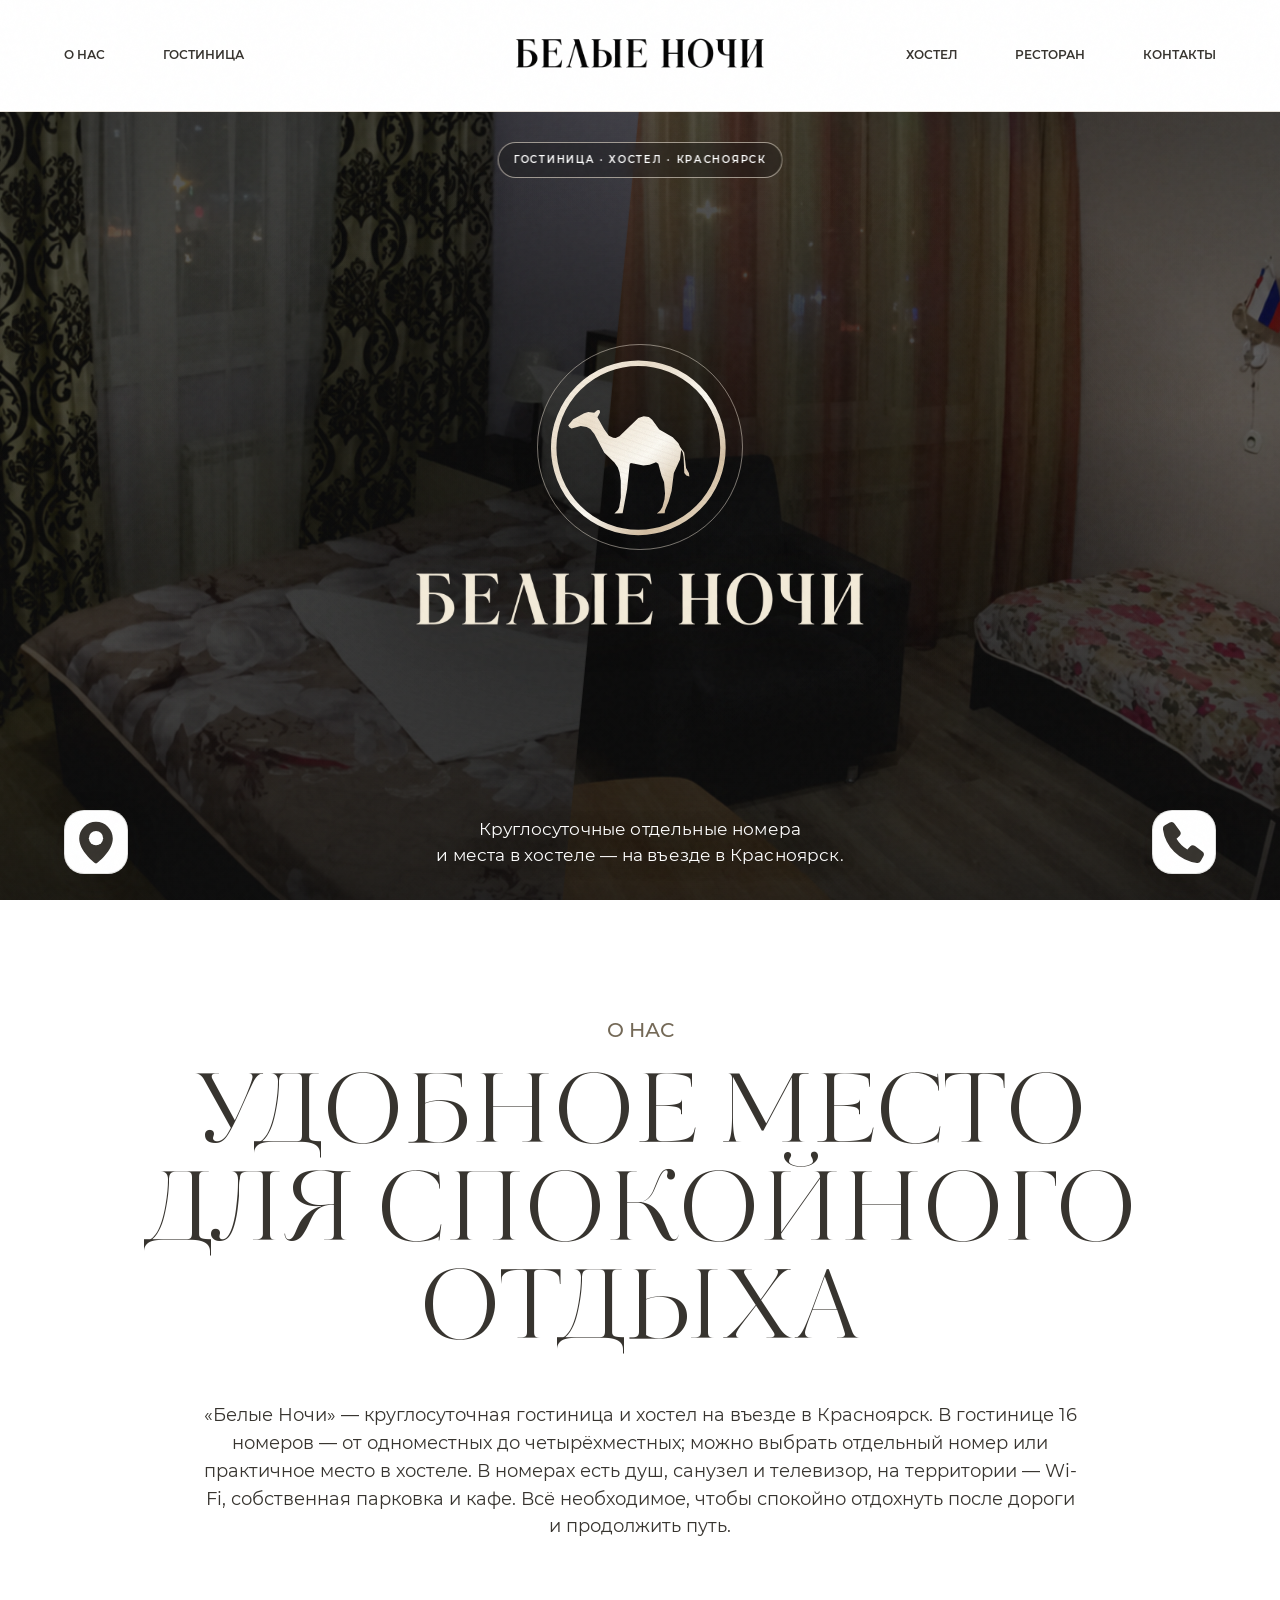
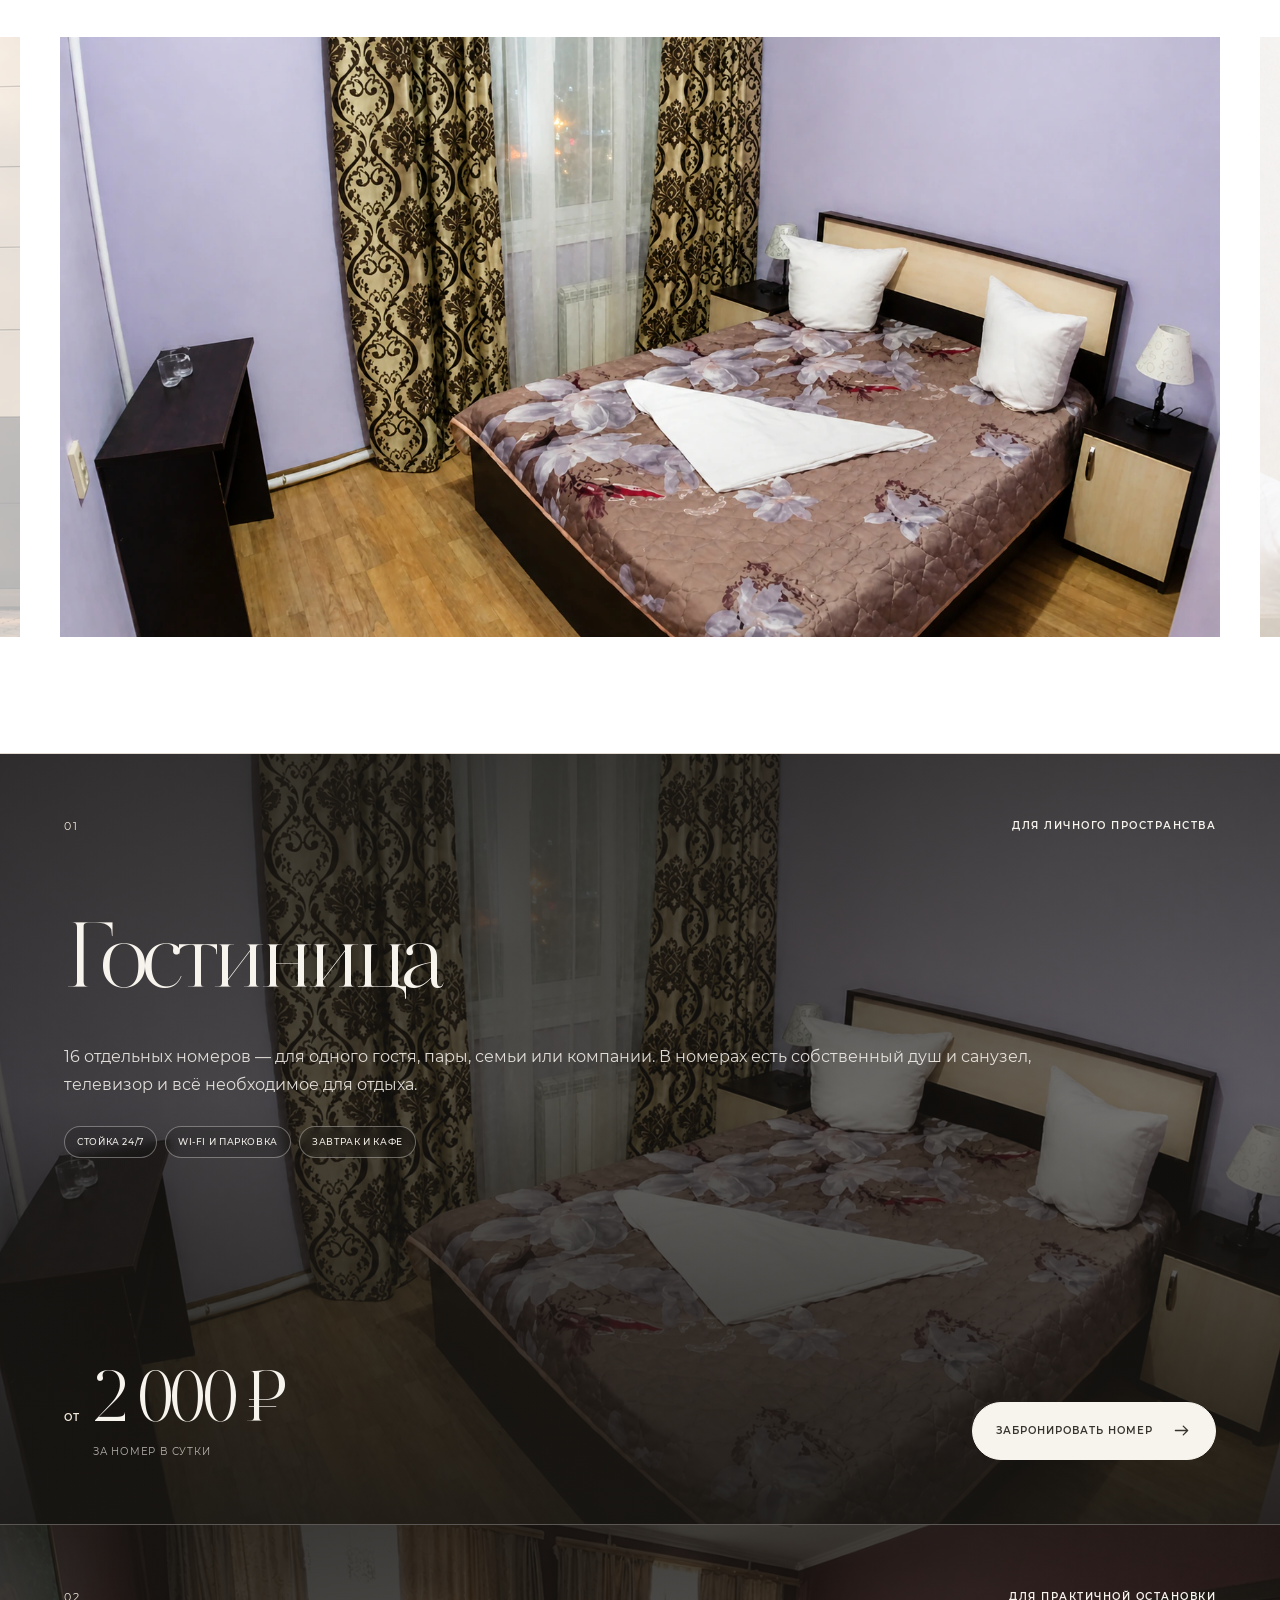
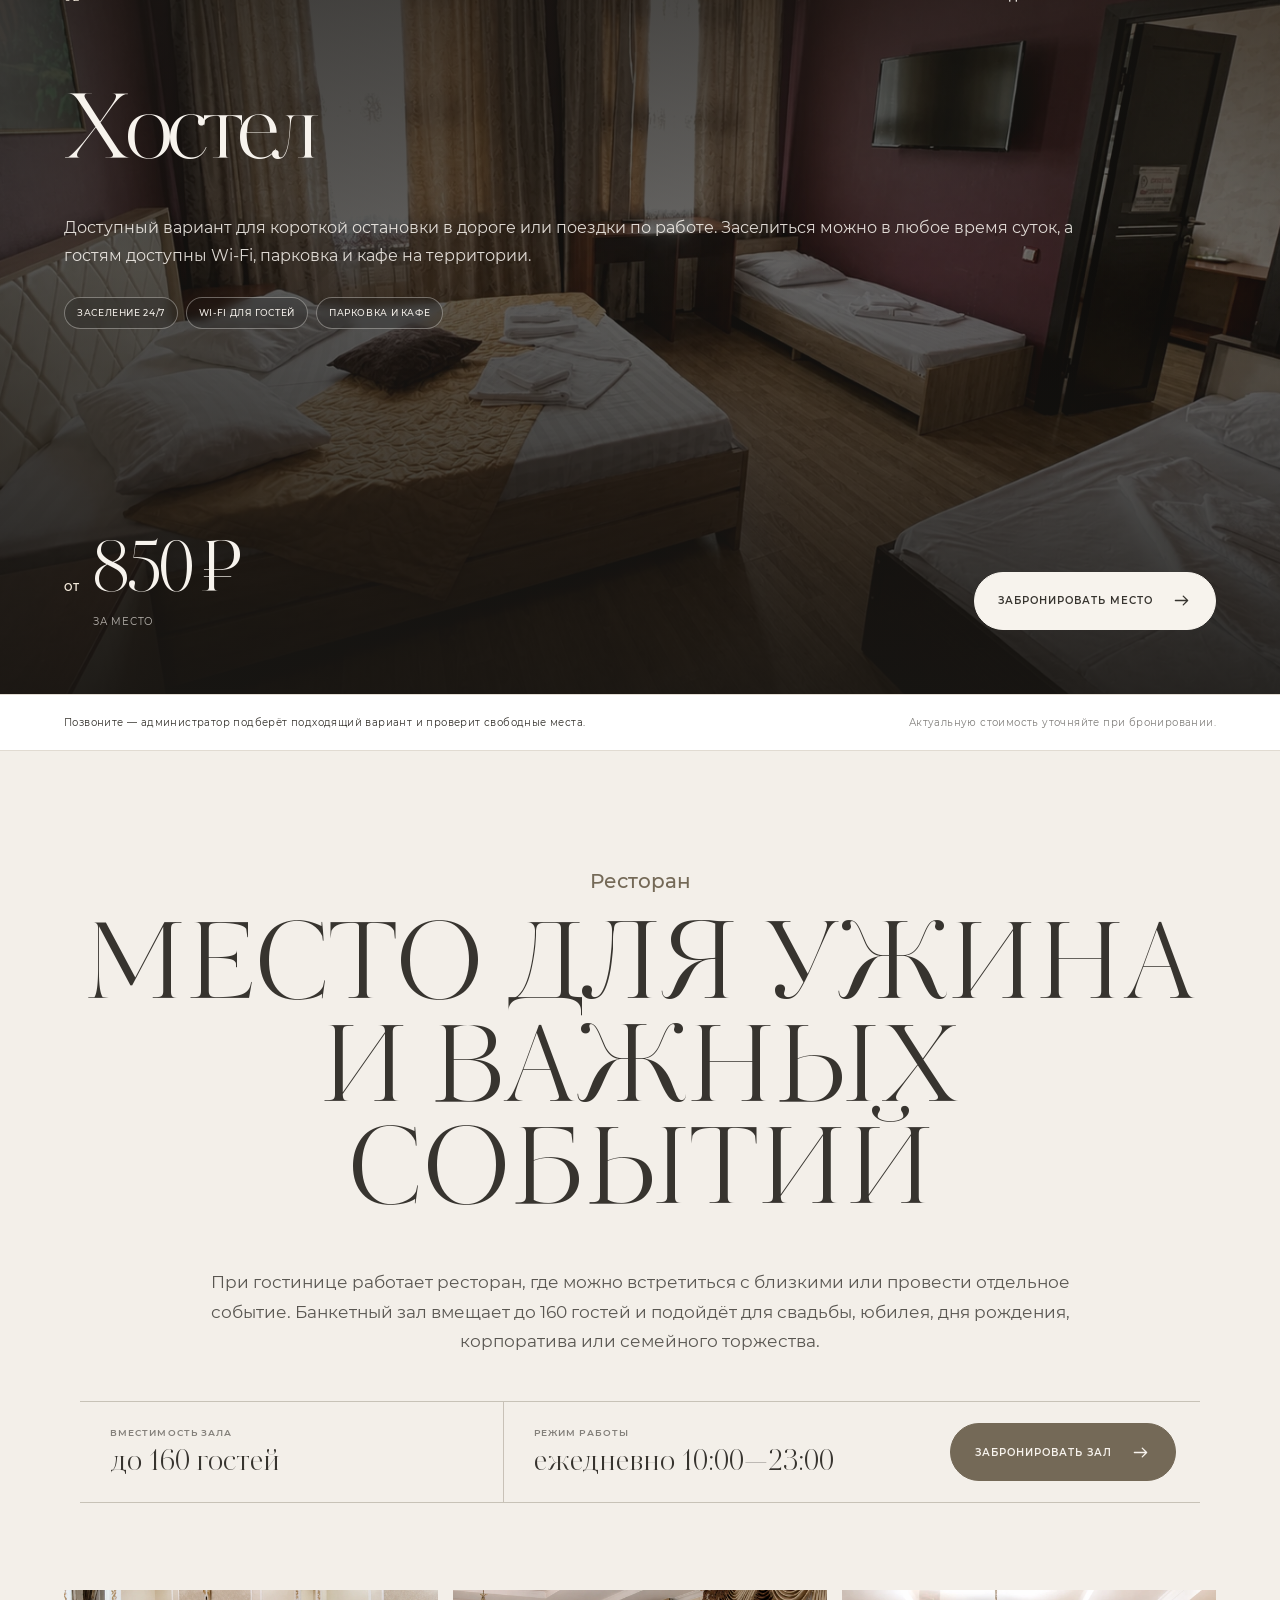
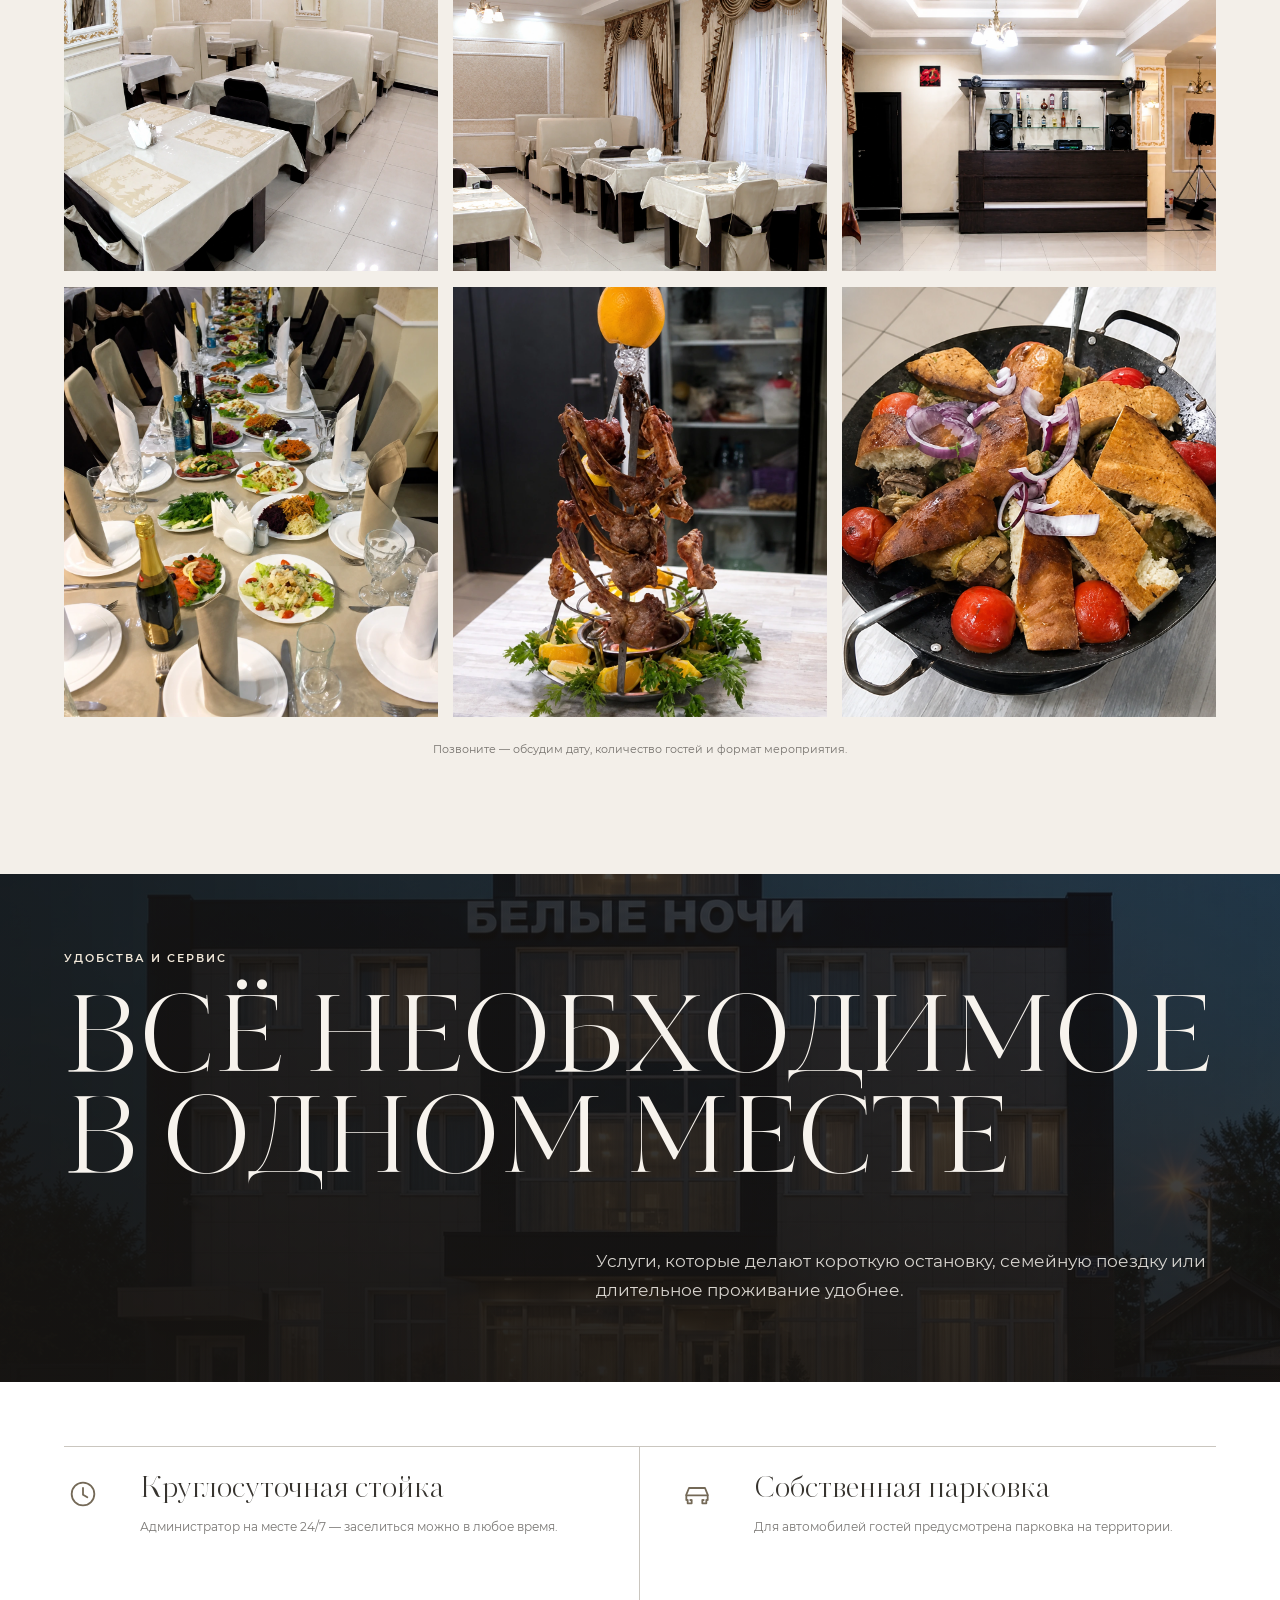
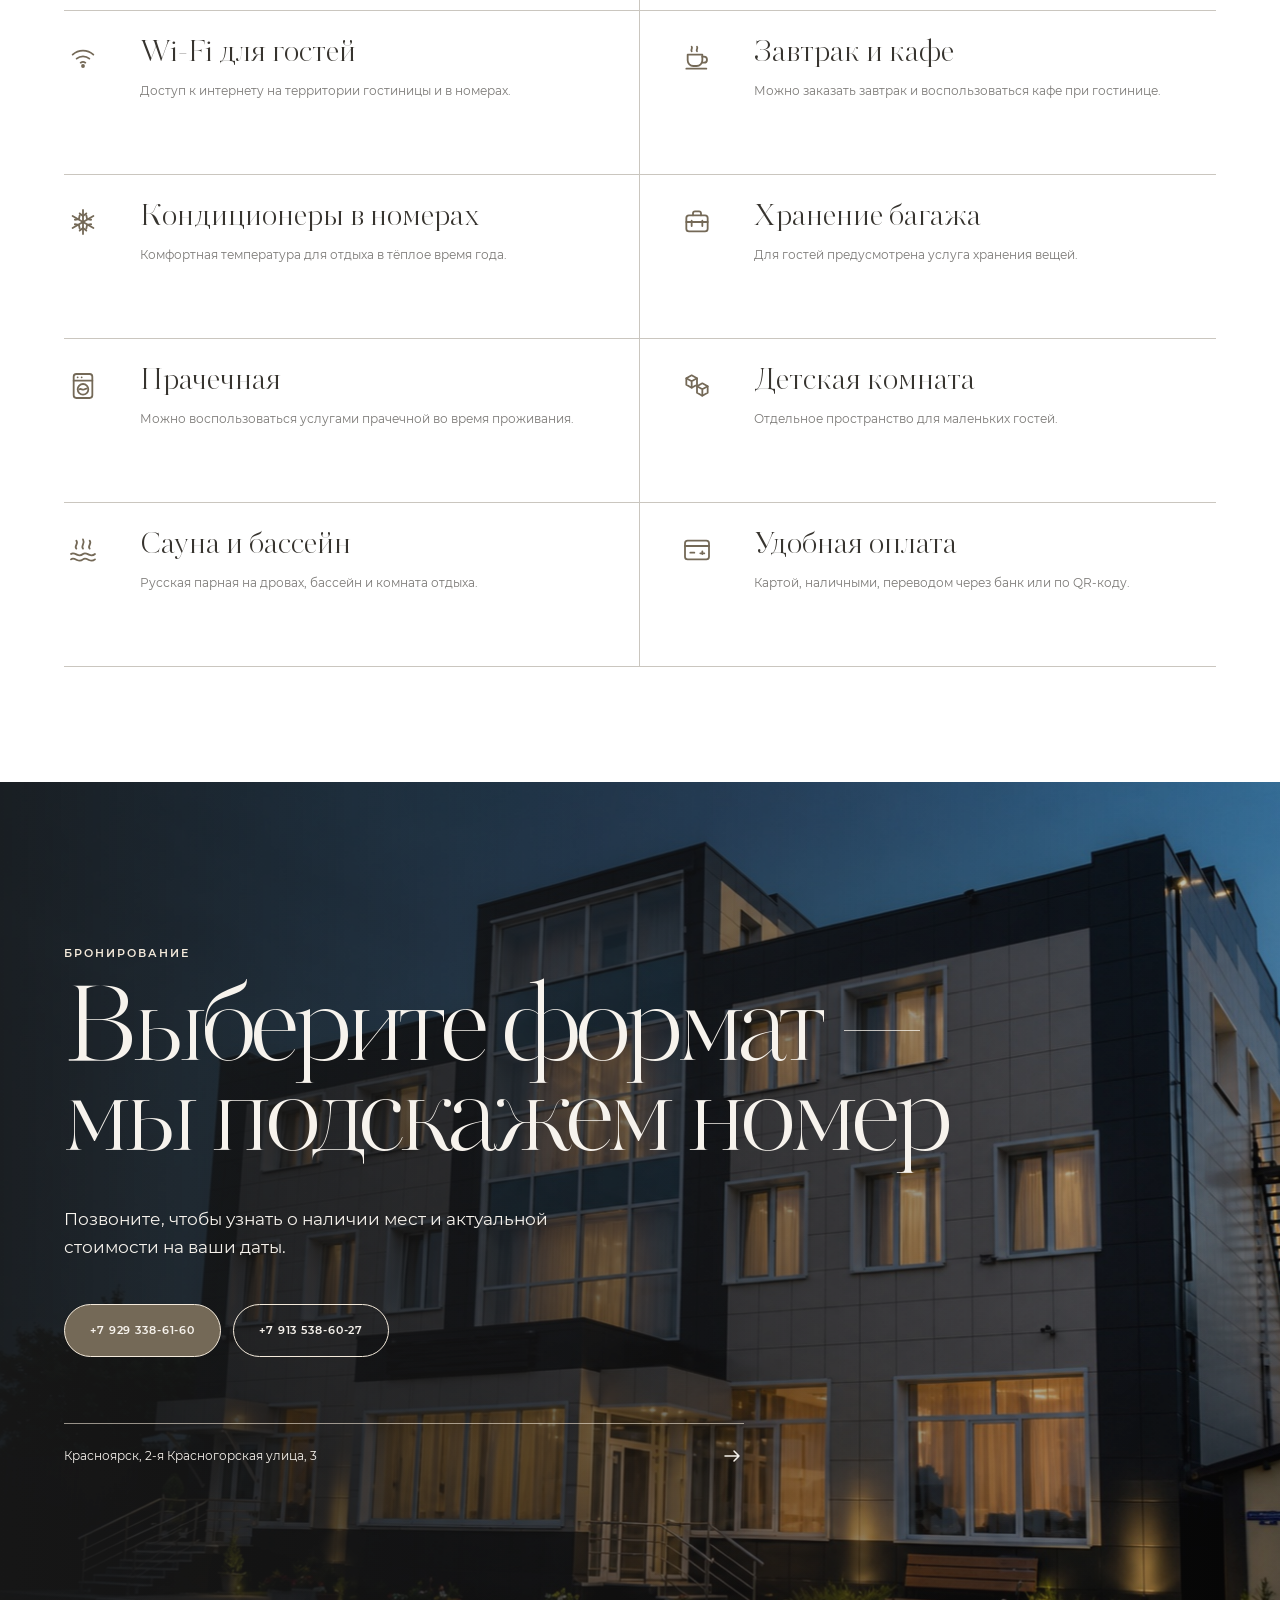
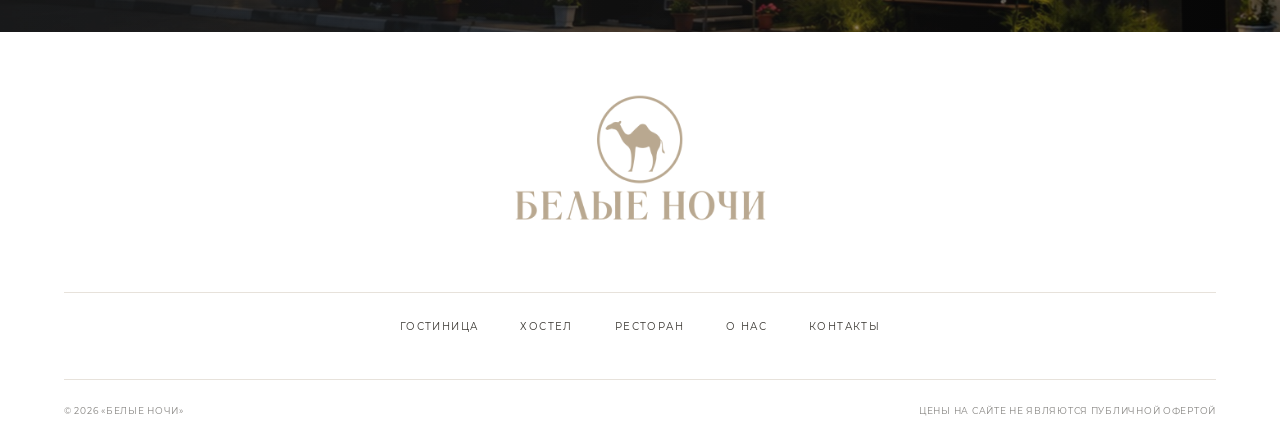
==== index.html @ 9c6e129b "Build Belie Nochi hotel website" ====
<!doctype html>
<html lang="ru">
<head>
  <meta charset="UTF-8">
  <meta name="viewport" content="width=device-width, initial-scale=1.0">
  <meta name="description" content="Гостиница, хостел и ресторан «Белые Ночи» в Красноярске. Номера с удобствами, круглосуточная работа, парковка и банкетный зал.">
  <meta name="theme-color" content="#ffffff">
  <title>Белые Ночи — гостиница и хостел в Красноярске</title>
  <link rel="icon" href="assets/images/logo-heritage.png">
  <link rel="stylesheet" href="styles.css?v=20260823-2">
</head>
<body>
  <div class="page-loader" aria-hidden="true">
    <div class="loader-mark"><span></span></div>
    <p>Белые Ночи</p>
  </div>

  <div class="scroll-progress" aria-hidden="true"></div>

  <header class="site-header" data-header>
    <nav class="desktop-nav desktop-nav-left" aria-label="Навигация слева">
      <a href="#about">О нас</a>
      <a href="#hotel">Гостиница</a>
    </nav>

    <a class="header-logo" href="#top" aria-label="Белые Ночи — на главную">
      <img src="assets/images/logo-heritage-wordmark.png" alt="Белые Ночи">
    </a>

    <nav class="desktop-nav desktop-nav-right" aria-label="Навигация справа">
      <a href="#hostel">Хостел</a>
      <a href="#restaurant">Ресторан</a>
      <a href="#contacts">Контакты</a>
    </nav>

    <button class="menu-toggle" type="button" aria-expanded="false" aria-controls="mobile-menu">
      <span></span><span></span>
      <span class="sr-only">Открыть меню</span>
    </button>

    <div class="mobile-menu" id="mobile-menu" aria-hidden="true">
      <nav aria-label="Мобильная навигация">
        <a href="#about">О нас</a>
        <a href="#hotel">Гостиница</a>
        <a href="#hostel">Хостел</a>
        <a href="#restaurant">Ресторан</a>
        <a href="#contacts">Контакты</a>
      </nav>
      <a href="tel:+79293386160">+7 929 338-61-60</a>
    </div>
  </header>

  <main>
    <section class="hero" id="top">
      <div class="hero-media" aria-hidden="true">
        <span class="hero-panel hero-panel-hotel"></span>
        <span class="hero-panel hero-panel-hostel"></span>
      </div>
      <div class="hero-shade" aria-hidden="true"></div>

      <p class="eyebrow hero-eyebrow">Гостиница · хостел · Красноярск</p>

      <div class="hero-content">
        <h1 class="hero-brand">
          <span class="sr-only">Белые Ночи — гостиница и хостел в Красноярске</span>
          <span class="hero-brand-mark" data-animated-mark aria-hidden="true">
            <img src="assets/images/logo-heritage-mark-animated.svg#static-mode" alt="">
          </span>
          <span class="hero-brand-wordmark" aria-hidden="true">
            <img src="assets/images/logo-heritage-wordmark.png" alt="">
          </span>
        </h1>
      </div>

      <div class="hero-foot">
        <a class="hero-corner-action" href="https://yandex.ru/maps/-/CTwFQZ9y" target="_blank" rel="noopener noreferrer" aria-label="Открыть Белые Ночи в Яндекс Картах">
          <img src="assets/icons/map-pin-accent.svg" alt="">
        </a>
        <p class="hero-copy">Круглосуточные отдельные номера<br>и места в хостеле — на въезде в Красноярск.</p>
        <a class="hero-corner-action hero-phone-action" href="tel:+79293386160" aria-label="Позвонить в Белые Ночи по номеру +7 929 338-61-60">
          <span class="hero-action-label" aria-hidden="true">Забронировать</span>
          <img src="assets/icons/phone-accent.svg" alt="">
        </a>
      </div>
    </section>

    <section class="intro section" id="about">
      <div class="section-kicker reveal">О нас</div>
      <h2 class="display-title reveal">Удобное место<br>для спокойного<br>отдыха</h2>
      <p class="intro-text reveal">«Белые Ночи» — круглосуточная гостиница и хостел на въезде в Красноярск. В гостинице 16 номеров — от одноместных до четырёхместных; можно выбрать отдельный номер или практичное место в хостеле. В номерах есть душ, санузел и телевизор, на территории — Wi-Fi, собственная парковка и кафе. Всё необходимое, чтобы спокойно отдохнуть после дороги и продолжить путь.</p>

      <div class="photo-gallery reveal" data-photo-gallery tabindex="0" role="region" aria-roledescription="карусель" aria-label="Фотографии гостиницы и номеров Белых Ночей">
        <div class="photo-gallery-track" data-gallery-track>
          <figure class="photo-gallery-slide" data-gallery-slide>
            <button class="photo-gallery-image" type="button" data-gallery-open aria-label="Открыть фотографию 1">
              <img src="assets/images/gallery/premium-room-01.webp" alt="Двухместный номер гостиницы Белые Ночи с сиреневыми стенами" loading="lazy" draggable="false">
            </button>
          </figure>
          <figure class="photo-gallery-slide" data-gallery-slide>
            <button class="photo-gallery-image" type="button" data-gallery-open aria-label="Открыть фотографию 2">
              <img src="assets/images/gallery/premium-room-02.webp" alt="Номер гостиницы Белые Ночи с двумя отдельными кроватями" loading="lazy" draggable="false">
            </button>
          </figure>
          <figure class="photo-gallery-slide" data-gallery-slide>
            <button class="photo-gallery-image" type="button" data-gallery-open aria-label="Открыть фотографию 3">
              <img src="assets/images/gallery/premium-new-14.webp" alt="Светлый семейный номер гостиницы Белые Ночи с двуспальной и двумя односпальными кроватями" loading="lazy" draggable="false">
            </button>
          </figure>
          <figure class="photo-gallery-slide" data-gallery-slide>
            <button class="photo-gallery-image" type="button" data-gallery-open aria-label="Открыть фотографию 4">
              <img src="assets/images/gallery/premium-new-07.webp" alt="Семейный номер гостиницы Белые Ночи с двуспальной и двумя односпальными кроватями" loading="lazy" draggable="false">
            </button>
          </figure>
          <figure class="photo-gallery-slide" data-gallery-slide>
            <button class="photo-gallery-image" type="button" data-gallery-open aria-label="Открыть фотографию 5">
              <img src="assets/images/gallery/premium-room-03.webp" alt="Двухместный номер гостиницы Белые Ночи с зелёными стенами" loading="lazy" draggable="false">
            </button>
          </figure>
          <figure class="photo-gallery-slide" data-gallery-slide>
            <button class="photo-gallery-image" type="button" data-gallery-open aria-label="Открыть фотографию 6">
              <img src="assets/images/gallery/premium-new-09.webp" alt="Двухместный номер гостиницы Белые Ночи с зелёными цветочными стенами" loading="lazy" draggable="false">
            </button>
          </figure>
          <figure class="photo-gallery-slide" data-gallery-slide>
            <button class="photo-gallery-image" type="button" data-gallery-open aria-label="Открыть фотографию 7">
              <img src="assets/images/gallery/premium-room-06.webp" alt="Красный номер гостиницы Белые Ночи с кроватью и зоной отдыха" loading="lazy" draggable="false">
            </button>
          </figure>
          <figure class="photo-gallery-slide" data-gallery-slide>
            <button class="photo-gallery-image" type="button" data-gallery-open aria-label="Открыть фотографию 8">
              <img src="assets/images/gallery/premium-new-15.webp" alt="Просторный красный номер гостиницы Белые Ночи с двуспальной кроватью и диваном" loading="lazy" draggable="false">
            </button>
          </figure>
          <figure class="photo-gallery-slide" data-gallery-slide>
            <button class="photo-gallery-image" type="button" data-gallery-open aria-label="Открыть фотографию 9">
              <img src="assets/images/gallery/premium-new-13.webp" alt="Номер гостиницы Белые Ночи с двумя отдельными кроватями и розовыми стенами" loading="lazy" draggable="false">
            </button>
          </figure>
          <figure class="photo-gallery-slide" data-gallery-slide>
            <button class="photo-gallery-image" type="button" data-gallery-open aria-label="Открыть фотографию 10">
              <img src="assets/images/gallery/premium-new-12.webp" alt="Просторный бордовый номер гостиницы Белые Ночи с зоной отдыха" loading="lazy" draggable="false">
            </button>
          </figure>
          <figure class="photo-gallery-slide" data-gallery-slide>
            <button class="photo-gallery-image" type="button" data-gallery-open aria-label="Открыть фотографию 11">
              <img src="assets/images/gallery/premium-room-05.webp" alt="Зона отдыха гостиницы Белые Ночи с креслами, столом и мини-холодильником" loading="lazy" draggable="false">
            </button>
          </figure>
          <figure class="photo-gallery-slide" data-gallery-slide>
            <button class="photo-gallery-image" type="button" data-gallery-open aria-label="Открыть фотографию 12">
              <img src="assets/images/gallery/premium-new-11.webp" alt="Зона отдыха в номере гостиницы Белые Ночи с креслами и чайником" loading="lazy" draggable="false">
            </button>
          </figure>
          <figure class="photo-gallery-slide" data-gallery-slide>
            <button class="photo-gallery-image" type="button" data-gallery-open aria-label="Открыть фотографию 13">
              <img src="assets/images/gallery/premium-room-04.webp" alt="Коридор гостиницы Белые Ночи" loading="lazy" draggable="false">
            </button>
          </figure>
          <figure class="photo-gallery-slide" data-gallery-slide>
            <button class="photo-gallery-image" type="button" data-gallery-open aria-label="Открыть фотографию 14">
              <img src="assets/images/gallery/premium-new-10.webp" alt="Деревянная сауна в гостинице Белые Ночи" loading="lazy" draggable="false">
            </button>
          </figure>
          <figure class="photo-gallery-slide" data-gallery-slide>
            <button class="photo-gallery-image" type="button" data-gallery-open aria-label="Открыть фотографию 15">
              <img src="assets/images/gallery/premium-new-08.webp" alt="Банкетная зона гостиницы Белые Ночи, оформленная для праздника" loading="lazy" draggable="false">
            </button>
          </figure>
          <figure class="photo-gallery-slide" data-gallery-slide>
            <button class="photo-gallery-image" type="button" data-gallery-open aria-label="Открыть фотографию 16">
              <img src="assets/images/gallery/premium-new-16-v3.webp" alt="Вход в гостиницу Белые Ночи с пандусом" loading="lazy" draggable="false">
            </button>
          </figure>
        </div>

        <button class="photo-gallery-edge photo-gallery-edge-prev" type="button" data-gallery-prev aria-label="Предыдущая фотография">
          <span class="sr-only">Предыдущая фотография</span>
        </button>
        <button class="photo-gallery-edge photo-gallery-edge-next" type="button" data-gallery-next aria-label="Следующая фотография">
          <span class="sr-only">Следующая фотография</span>
        </button>
      </div>
    </section>

    <section class="stay-choice" id="stays" aria-label="Варианты проживания">
      <article class="choice-panel choice-hotel reveal" id="hotel">
        <div class="choice-topline">
          <span class="choice-index">01</span>
          <p class="choice-eyebrow">Для личного пространства</p>
        </div>

        <div class="choice-content">
          <h2>Гостиница</h2>
          <p class="choice-copy">16 отдельных номеров — для одного гостя, пары, семьи или компании. В номерах есть собственный душ и санузел, телевизор и всё необходимое для отдыха.</p>
          <ul class="choice-features" aria-label="Услуги гостиницы">
            <li>Стойка 24/7</li>
            <li>Wi-Fi и парковка</li>
            <li>Завтрак и кафе</li>
          </ul>
        </div>

        <div class="choice-booking-row">
          <p class="choice-price"><span>от</span><strong>2 000 ₽</strong><small>за номер в сутки</small></p>
          <a class="choice-booking" href="tel:+79293386160" aria-label="Позвонить и забронировать номер">
            <span>Забронировать номер</span>
            <svg viewBox="0 0 24 24" aria-hidden="true"><path d="M5 12h14m0 0-5-5m5 5-5 5"/></svg>
          </a>
        </div>
      </article>

      <article class="choice-panel choice-hostel reveal" id="hostel">
        <div class="choice-topline">
          <span class="choice-index">02</span>
          <p class="choice-eyebrow">Для практичной остановки</p>
        </div>

        <div class="choice-content">
          <h2>Хостел</h2>
          <p class="choice-copy">Доступный вариант для короткой остановки в дороге или поездки по работе. Заселиться можно в любое время суток, а гостям доступны Wi-Fi, парковка и кафе на территории.</p>
          <ul class="choice-features" aria-label="Услуги хостела">
            <li>Заселение 24/7</li>
            <li>Wi-Fi для гостей</li>
            <li>Парковка и кафе</li>
          </ul>
        </div>

        <div class="choice-booking-row">
          <p class="choice-price"><span>от</span><strong>850 ₽</strong><small>за место</small></p>
          <a class="choice-booking" href="tel:+79293386160" aria-label="Позвонить и забронировать место в хостеле">
            <span>Забронировать место</span>
            <svg viewBox="0 0 24 24" aria-hidden="true"><path d="M5 12h14m0 0-5-5m5 5-5 5"/></svg>
          </a>
        </div>
      </article>

      <div class="choice-disclaimer">
        <p>Позвоните — администратор подберёт подходящий вариант и проверит свободные места.</p>
        <span>Актуальную стоимость уточняйте при бронировании.</span>
      </div>
    </section>

    <section class="restaurant section" id="restaurant" aria-labelledby="restaurant-title">
      <div class="section-kicker reveal">Ресторан</div>
      <h2 class="display-title reveal" id="restaurant-title">Место для ужина<br>и важных событий</h2>
      <p class="restaurant-text reveal">При гостинице работает ресторан, где можно встретиться с близкими или провести отдельное событие. Банкетный зал вмещает до 160 гостей и подойдёт для свадьбы, юбилея, дня рождения, корпоратива или семейного торжества.</p>

      <div class="restaurant-details reveal" aria-label="Информация о ресторане">
        <p><span>Вместимость зала</span><strong>до 160 гостей</strong></p>
        <p><span>Режим работы</span><strong>ежедневно 10:00—23:00</strong></p>
        <a class="restaurant-booking" href="tel:+79293386160" aria-label="Позвонить и забронировать банкетный зал">
          <span>Забронировать зал</span>
          <svg viewBox="0 0 24 24" aria-hidden="true"><path d="M5 12h14m0 0-5-5m5 5-5 5"/></svg>
        </a>
      </div>

      <div class="restaurant-gallery reveal" data-restaurant-gallery role="region" aria-label="Фотографии ресторана и банкетного зала">
        <figure class="restaurant-gallery-item restaurant-gallery-item-landscape">
          <button type="button" data-restaurant-gallery-open aria-label="Открыть фотографию зала ресторана">
            <img src="assets/images/restaurant/restaurant-hall-01.webp" alt="Зал ресторана Белые Ночи с сервированными столами" loading="lazy">
          </button>
        </figure>
        <figure class="restaurant-gallery-item restaurant-gallery-item-landscape">
          <button type="button" data-restaurant-gallery-open aria-label="Открыть фотографию зала у окон">
            <img src="assets/images/restaurant/restaurant-hall-02.webp" alt="Зал ресторана Белые Ночи у больших окон" loading="lazy">
          </button>
        </figure>
        <figure class="restaurant-gallery-item restaurant-gallery-item-landscape">
          <button type="button" data-restaurant-gallery-open aria-label="Открыть фотографию барной зоны">
            <img src="assets/images/restaurant/restaurant-bar-01.webp" alt="Барная зона ресторана Белые Ночи" loading="lazy">
          </button>
        </figure>
        <figure class="restaurant-gallery-item restaurant-gallery-item-portrait">
          <button type="button" data-restaurant-gallery-open aria-label="Открыть фотографию банкетной сервировки">
            <img src="assets/images/restaurant/restaurant-banquet-01.webp" alt="Банкетная сервировка в ресторане Белые Ночи" loading="lazy">
          </button>
        </figure>
        <figure class="restaurant-gallery-item restaurant-gallery-item-portrait">
          <button type="button" data-restaurant-gallery-open aria-label="Открыть фотографию блюда ресторана">
            <img src="assets/images/restaurant/restaurant-dish-01.webp" alt="Праздничная подача блюда в ресторане Белые Ночи" loading="lazy">
          </button>
        </figure>
        <figure class="restaurant-gallery-item restaurant-gallery-item-portrait">
          <button type="button" data-restaurant-gallery-open aria-label="Открыть фотографию горячего блюда">
            <img src="assets/images/restaurant/restaurant-dish-02.webp" alt="Горячее блюдо ресторана Белые Ночи" loading="lazy">
          </button>
        </figure>
      </div>

      <p class="restaurant-note reveal">Позвоните — обсудим дату, количество гостей и формат мероприятия.</p>
    </section>

    <section class="features section" id="features" aria-labelledby="features-title">
      <div class="features-heading">
        <div>
          <div class="section-kicker reveal">Удобства и сервис</div>
          <h2 class="display-title reveal" id="features-title">Всё необходимое<br>в одном месте</h2>
        </div>
        <p class="features-lead reveal">Услуги, которые делают короткую остановку, семейную поездку или длительное проживание удобнее.</p>
      </div>

      <div class="feature-list">
        <article class="feature-item reveal">
          <span class="feature-icon" aria-hidden="true">
            <svg viewBox="0 0 24 24" fill="none" stroke="currentColor" stroke-width="1.5" stroke-linecap="round" stroke-linejoin="round" focusable="false">
              <circle cx="12" cy="12" r="8.5" />
              <path d="M12 7.5v5l3.25 2" />
            </svg>
          </span>
          <div><h3>Круглосуточная стойка</h3><p>Администратор на месте 24/7 — заселиться можно в любое время.</p></div>
        </article>
        <article class="feature-item reveal">
          <span class="feature-icon" aria-hidden="true">
            <svg viewBox="0 0 24 24" fill="none" stroke="currentColor" stroke-width="1.5" stroke-linecap="round" stroke-linejoin="round" focusable="false">
              <path d="M4 16.5v-4l2-5h12l2 5v4" />
              <path d="M4 13h16M7 16.5h.01M17 16.5h.01M5 16.5V19h3v-2.5M16 16.5V19h3v-2.5" />
            </svg>
          </span>
          <div><h3>Собственная парковка</h3><p>Для автомобилей гостей предусмотрена парковка на территории.</p></div>
        </article>
        <article class="feature-item reveal">
          <span class="feature-icon" aria-hidden="true">
            <svg viewBox="0 0 24 24" fill="none" stroke="currentColor" stroke-width="1.5" stroke-linecap="round" stroke-linejoin="round" focusable="false">
              <path d="M4.25 9.5a11.5 11.5 0 0 1 15.5 0M7.25 12.5a7.25 7.25 0 0 1 9.5 0M10.25 15.5a3 3 0 0 1 3.5 0" />
              <circle cx="12" cy="18" r=".75" />
            </svg>
          </span>
          <div><h3>Wi-Fi для гостей</h3><p>Доступ к интернету на территории гостиницы и в номерах.</p></div>
        </article>
        <article class="feature-item reveal">
          <span class="feature-icon" aria-hidden="true">
            <svg viewBox="0 0 24 24" fill="none" stroke="currentColor" stroke-width="1.5" stroke-linecap="round" stroke-linejoin="round" focusable="false">
              <path d="M5 9.5h11v4.25A4.25 4.25 0 0 1 11.75 18h-2.5A4.25 4.25 0 0 1 5 13.75V9.5Z" />
              <path d="M16 11h1.25a2.25 2.25 0 0 1 0 4.5H16M4 20h15M8 7c-1-1.5 1-2 0-3.5M12 7c-1-1.5 1-2 0-3.5" />
            </svg>
          </span>
          <div><h3>Завтрак и кафе</h3><p>Можно заказать завтрак и воспользоваться кафе при гостинице.</p></div>
        </article>
        <article class="feature-item reveal">
          <span class="feature-icon" aria-hidden="true">
            <svg viewBox="0 0 24 24" fill="none" stroke="currentColor" stroke-width="1.5" stroke-linecap="round" stroke-linejoin="round" focusable="false">
              <path d="M12 3v18M4.2 7.5l15.6 9M4.2 16.5l15.6-9" />
              <path d="m9.5 5.5 2.5 2 2.5-2M9.5 18.5l2.5-2 2.5 2M5.9 10.3l3-.4.6-2.8M18.1 13.7l-3 .4-.6 2.8M5.9 13.7l3 .4.6 2.8M18.1 10.3l-3-.4-.6-2.8" />
            </svg>
          </span>
          <div><h3>Кондиционеры в номерах</h3><p>Комфортная температура для отдыха в тёплое время года.</p></div>
        </article>
        <article class="feature-item reveal">
          <span class="feature-icon" aria-hidden="true">
            <svg viewBox="0 0 24 24" fill="none" stroke="currentColor" stroke-width="1.5" stroke-linecap="round" stroke-linejoin="round" focusable="false">
              <rect x="4" y="7" width="16" height="12" rx="2" />
              <path d="M9 7V5.5A1.5 1.5 0 0 1 10.5 4h3A1.5 1.5 0 0 1 15 5.5V7M8 11v4M16 11v4M4 12h16" />
            </svg>
          </span>
          <div><h3>Хранение багажа</h3><p>Для гостей предусмотрена услуга хранения вещей.</p></div>
        </article>
        <article class="feature-item reveal">
          <span class="feature-icon" aria-hidden="true">
            <svg viewBox="0 0 24 24" fill="none" stroke="currentColor" stroke-width="1.5" stroke-linecap="round" stroke-linejoin="round" focusable="false">
              <rect x="5" y="3" width="14" height="18" rx="2" />
              <path d="M5 8h14M8 5.5h.01M11 5.5h.01" />
              <circle cx="12" cy="14.5" r="4" />
              <path d="M9.25 14.5c1.25-1 2.5 1 4 0 .6-.4 1.05-.55 1.5-.5" />
            </svg>
          </span>
          <div><h3>Прачечная</h3><p>Можно воспользоваться услугами прачечной во время проживания.</p></div>
        </article>
        <article class="feature-item reveal">
          <span class="feature-icon" aria-hidden="true">
            <svg viewBox="0 0 24 24" fill="none" stroke="currentColor" stroke-width="1.5" stroke-linecap="round" stroke-linejoin="round" focusable="false">
              <path d="m8 4 4 2.25V11l-4 2.25L4 11V6.25L8 4Z" />
              <path d="m4 6.25 4 2.25 4-2.25M8 8.5v4.75M16 10l4 2.25V17l-4 2.25L12 17v-4.75L16 10Z" />
              <path d="m12 12.25 4 2.25 4-2.25M16 14.5v4.75" />
            </svg>
          </span>
          <div><h3>Детская комната</h3><p>Отдельное пространство для маленьких гостей.</p></div>
        </article>
        <article class="feature-item reveal">
          <span class="feature-icon" aria-hidden="true">
            <svg viewBox="0 0 24 24" fill="none" stroke="currentColor" stroke-width="1.5" stroke-linecap="round" stroke-linejoin="round" focusable="false">
              <path d="M7 11c-2-2 2-3.5 0-6M12 11c-2-2 2-3.5 0-7M17 11c-2-2 2-3.5 0-6" />
              <path d="M3 15c1.5-1.25 3-.25 4.5.5s3 .75 4.5-.5 3-.25 4.5.5 3 .75 4.5-.5M3 19c1.5-1.25 3-.25 4.5.5s3 .75 4.5-.5 3-.25 4.5.5 3 .75 4.5-.5" />
            </svg>
          </span>
          <div><h3>Сауна и бассейн</h3><p>Русская парная на дровах, бассейн и комната отдыха.</p></div>
        </article>
        <article class="feature-item reveal">
          <span class="feature-icon" aria-hidden="true">
            <svg viewBox="0 0 24 24" fill="none" stroke="currentColor" stroke-width="1.5" stroke-linecap="round" stroke-linejoin="round" focusable="false">
              <rect x="3" y="5" width="18" height="14" rx="2" />
              <path d="M3 9h18M7 14h3M16 13v2M14.5 14.5h3" />
            </svg>
          </span>
          <div><h3>Удобная оплата</h3><p>Картой, наличными, переводом через банк или по QR-коду.</p></div>
        </article>
      </div>
    </section>

    <section class="booking" id="contacts">
      <div class="booking-image" aria-hidden="true"></div>
      <div class="booking-shade" aria-hidden="true"></div>
      <div class="booking-content section">
        <div class="section-kicker reveal">Бронирование</div>
        <h2 class="display-title reveal">Выберите формат —<br>мы подскажем номер</h2>
        <p class="reveal">Позвоните, чтобы узнать о наличии мест и актуальной стоимости на ваши даты.</p>
        <div class="booking-actions reveal">
          <a class="primary-button" href="tel:+79293386160">+7 929 338-61-60</a>
          <a class="secondary-button" href="tel:+79135386027">+7 913 538-60-27</a>
        </div>
        <a class="address-link reveal" href="https://2gis.ru/krasnoyarsk/firm/70000001035117499" target="_blank" rel="noopener noreferrer">
          <span>Красноярск, 2-я Красногорская улица, 3</span>
          <svg viewBox="0 0 24 24" aria-hidden="true"><path d="M5 12h14m0 0-5-5m5 5-5 5"/></svg>
        </a>
      </div>
    </section>
  </main>

  <dialog class="photo-lightbox" data-gallery-lightbox aria-label="Увеличенная фотография Белых Ночей">
    <button class="photo-lightbox-close" type="button" data-lightbox-close aria-label="Закрыть фотографию">
      <span aria-hidden="true"></span>
      <span aria-hidden="true"></span>
    </button>
    <button class="photo-lightbox-nav photo-lightbox-prev" type="button" data-lightbox-prev aria-label="Предыдущая фотография" aria-controls="gallery-lightbox-image">
      <svg viewBox="0 0 24 24" aria-hidden="true"><path d="m15 18-6-6 6-6"/></svg>
    </button>
    <img id="gallery-lightbox-image" data-lightbox-image alt="">
    <button class="photo-lightbox-nav photo-lightbox-next" type="button" data-lightbox-next aria-label="Следующая фотография" aria-controls="gallery-lightbox-image">
      <svg viewBox="0 0 24 24" aria-hidden="true"><path d="m9 6 6 6-6 6"/></svg>
    </button>
    <p class="photo-lightbox-counter" aria-live="polite">
      <span data-lightbox-current>1</span><span aria-hidden="true"> / </span><span data-lightbox-total>16</span>
    </p>
  </dialog>

  <dialog class="photo-lightbox" data-restaurant-lightbox aria-label="Увеличенная фотография ресторана Белые Ночи">
    <button class="photo-lightbox-close" type="button" data-restaurant-lightbox-close aria-label="Закрыть фотографию">
      <span aria-hidden="true"></span>
      <span aria-hidden="true"></span>
    </button>
    <button class="photo-lightbox-nav photo-lightbox-prev" type="button" data-restaurant-lightbox-prev aria-label="Предыдущая фотография ресторана" aria-controls="restaurant-lightbox-image">
      <svg viewBox="0 0 24 24" aria-hidden="true"><path d="m15 18-6-6 6-6"/></svg>
    </button>
    <img id="restaurant-lightbox-image" data-restaurant-lightbox-image alt="">
    <button class="photo-lightbox-nav photo-lightbox-next" type="button" data-restaurant-lightbox-next aria-label="Следующая фотография ресторана" aria-controls="restaurant-lightbox-image">
      <svg viewBox="0 0 24 24" aria-hidden="true"><path d="m9 6 6 6-6 6"/></svg>
    </button>
    <p class="photo-lightbox-counter" aria-live="polite">
      <span data-restaurant-lightbox-current>1</span><span aria-hidden="true"> / </span><span data-restaurant-lightbox-total>6</span>
    </p>
  </dialog>

  <footer class="site-footer">
    <a class="footer-brand" href="#top">
      <img src="assets/images/logo-heritage.png" alt="Белые Ночи">
    </a>
    <nav aria-label="Навигация в подвале">
      <a href="#hotel">Гостиница</a><a href="#hostel">Хостел</a><a href="#restaurant">Ресторан</a><a href="#about">О нас</a><a href="#contacts">Контакты</a>
    </nav>
    <div class="footer-bottom">
      <p>© <span data-year></span> «Белые Ночи»</p>
      <p>Цены на сайте не являются публичной офертой</p>
    </div>
  </footer>

  <script src="script.js"></script>
</body>
</html>
---- styles.css ----
@font-face {
  font-family: "Kudryashev Display";
  src: url("assets/fonts/kudryashev-display.woff") format("woff");
  font-style: normal;
  font-weight: 400;
  font-display: swap;
}

@font-face {
  font-family: "Montserrat Exact";
  src: url("assets/fonts/montserrat-regular.woff") format("woff");
  font-style: normal;
  font-weight: 300 400;
  font-display: swap;
}

@font-face {
  font-family: "Montserrat Exact";
  src: url("assets/fonts/montserrat-medium.woff") format("woff");
  font-style: normal;
  font-weight: 500;
  font-display: swap;
}

@font-face {
  font-family: "Montserrat Exact";
  src: url("assets/fonts/montserrat-semibold.woff") format("woff");
  font-style: normal;
  font-weight: 600;
  font-display: swap;
}

:root {
  --moss: #998c79;
  --moss-dark: #22211f;
  --sand-bg: #ffffff;
  --sage: #c6bba9;
  --sand: #f7f3ed;
  --oat: #e6dccf;
  --clay: #b5a58f;
  --terracotta: #9b8b74;
  --accent: #b8aa95;
  --accent-deep: #746957;
  --accent-soft: #f3efe9;
  --accent-photo: #f4eadb;
  --ink: #37342f;
  --light: #f7f3ed;
  --surface: #ffffff;
  --display: "Kudryashev Display", Didot, "Times New Roman", serif;
  --body: "Montserrat Exact", Montserrat, Arial, sans-serif;
  --page-pad: clamp(22px, 5vw, 78px);
  --radius: 26px;
}

* { box-sizing: border-box; }
html { scroll-behavior: smooth; scroll-padding-top: 100px; }
body {
  margin: 0;
  color: var(--ink);
  background: var(--surface);
  font-family: var(--body);
  font-weight: 300;
  font-size: 16px;
  line-height: 1.55;
  overflow-x: hidden;
}

::selection { color: var(--sand); background: var(--accent-deep); }

main { padding-top: 112px; }

body::before {
  content: "";
  position: fixed;
  inset: 0;
  z-index: 9999;
  pointer-events: none;
  opacity: .025;
  background-image: url("data:image/svg+xml,%3Csvg viewBox='0 0 180 180' xmlns='http://www.w3.org/2000/svg'%3E%3Cfilter id='n'%3E%3CfeTurbulence type='fractalNoise' baseFrequency='.85' numOctaves='3' stitchTiles='stitch'/%3E%3C/filter%3E%3Crect width='100%25' height='100%25' filter='url(%23n)' opacity='.7'/%3E%3C/svg%3E");
}

img { display: block; width: 100%; }
a { color: inherit; text-decoration: none; }
button { color: inherit; font: inherit; }
svg { fill: none; stroke: currentColor; stroke-linecap: round; stroke-linejoin: round; stroke-width: 1.5; }

.sr-only {
  position: absolute;
  width: 1px;
  height: 1px;
  padding: 0;
  margin: -1px;
  overflow: hidden;
  clip: rect(0, 0, 0, 0);
  white-space: nowrap;
  border: 0;
}

.section { padding: clamp(72px, 9vw, 128px) var(--page-pad); }
.section-kicker {
  margin-bottom: 26px;
  color: var(--accent-deep);
  font-size: 11px;
  font-weight: 600;
  letter-spacing: .18em;
  text-transform: uppercase;
}
.display-title {
  margin: 0;
  font-family: var(--display);
  font-size: clamp(54px, 8vw, 126px);
  font-weight: 400;
  letter-spacing: -.045em;
  line-height: .88;
}
.section-lead {
  max-width: 590px;
  margin: 0;
  color: color-mix(in srgb, var(--ink) 78%, transparent);
  font-size: clamp(16px, 1.45vw, 20px);
  line-height: 1.7;
}

.page-loader {
  position: fixed;
  inset: 0;
  z-index: 10000;
  display: grid;
  place-content: center;
  justify-items: center;
  color: var(--accent-deep);
  background: var(--sand-bg);
  transition: opacity .3s ease, visibility .3s ease;
}
.page-loader.is-hidden { opacity: 0; visibility: hidden; }
.loader-mark {
  width: 42px;
  height: 58px;
  border: 1px solid var(--accent-deep);
  border-radius: 24px 24px 8px 8px;
  animation: breathe 1.4s ease-in-out infinite;
}
.loader-mark span {
  display: block;
  width: 13px;
  height: 13px;
  margin: 14px auto 0;
  border: 1px solid var(--accent-deep);
  border-radius: 50%;
  box-shadow: 7px -1px 0 -2px var(--sand-bg);
}
.page-loader p { margin: 16px 0 0; font-family: var(--display); font-size: 20px; letter-spacing: .08em; }
@keyframes breathe { 50% { transform: translateY(-4px); opacity: .65; } }

.scroll-progress {
  position: fixed;
  top: 0;
  left: 0;
  z-index: 1001;
  width: 0;
  height: 2px;
  background: var(--accent);
}

.site-header {
  position: fixed;
  top: 0;
  left: 0;
  z-index: 1000;
  display: grid;
  grid-template-columns: 1fr auto 1fr;
  align-items: center;
  width: 100%;
  min-height: 112px;
  padding: 4px var(--page-pad);
  color: var(--ink);
  background: var(--sand-bg);
  border-bottom: 1px solid color-mix(in srgb, var(--accent) 34%, transparent);
  transition: min-height .35s ease, box-shadow .35s ease;
}
.site-header.is-scrolled {
  min-height: 84px;
  box-shadow: 0 12px 28px color-mix(in srgb, var(--moss-dark) 28%, transparent);
}
.header-logo {
  justify-self: center;
  width: 260px;
  height: 64px;
  overflow: hidden;
  transition: width .35s ease, height .35s ease;
}
.site-header.is-scrolled .header-logo { width: 210px; height: 52px; }
.header-logo img { height: 100%; object-fit: contain; filter: brightness(0) saturate(100%); }
.desktop-nav { display: flex; gap: clamp(32px, 4.5vw, 76px); }
.desktop-nav-left { justify-self: start; }
.desktop-nav-right { justify-self: end; }
.desktop-nav a {
  position: relative;
  font-size: 12px;
  font-weight: 600;
  letter-spacing: normal;
  text-transform: uppercase;
  transition: color .3s ease;
}
.desktop-nav a::after {
  content: "";
  position: absolute;
  right: 0;
  bottom: -7px;
  left: 0;
  height: 1px;
  background: var(--accent);
  transform: scaleX(0);
  transform-origin: right;
  transition: transform .35s ease;
}
.desktop-nav a:hover::after { transform: scaleX(1); transform-origin: left; }
.desktop-nav a:hover { color: var(--accent-deep); }
.menu-toggle, .mobile-menu { display: none; }

.hero {
  position: relative;
  min-height: calc(100svh - 112px);
  color: #fff;
  background: var(--moss-dark);
  overflow: hidden;
}
.hero-media, .booking-image {
  position: absolute;
  inset: -5%;
  background-position: center;
  background-size: cover;
  background-repeat: no-repeat;
  will-change: transform;
}
.hero-media {
  inset: -12% -5%;
  overflow: hidden;
  transform: translate3d(0, 0, 0) scale(1.06);
}
.hero-panel {
  position: absolute;
  background-position: center;
  background-size: cover;
  background-repeat: no-repeat;
}
.hero-panel-hotel {
  inset: 0 44% 0 0;
  background-image: url("assets/images/restored/hero-room-hotel-enhanced.png");
  clip-path: polygon(0 0, 100% 0, 88% 100%, 0 100%);
}
.hero-panel-hostel {
  inset: 0 0 0 44%;
  background-image: url("assets/images/restored/hero-room-hostel-enhanced.png");
  background-position: 86% center;
  clip-path: polygon(12% 0, 100% 0, 100% 100%, 0 100%);
}
.booking-image {
  background-image: url("assets/images/hero-exterior.jpg");
  animation: hero-breathe 18s ease-in-out infinite alternate;
}
@keyframes hero-breathe { to { transform: scale(1.055); } }
.hero-shade {
  position: absolute;
  inset: 0;
  background:
    radial-gradient(ellipse at 50% 48%, rgba(12,12,12,.74) 0%, rgba(12,12,12,.5) 34%, transparent 68%),
    linear-gradient(180deg, rgba(15,15,15,.62) 0%, rgba(15,15,15,.42) 38%, rgba(15,15,15,.84) 100%),
    linear-gradient(90deg, rgba(15,15,15,.36), rgba(15,15,15,.18) 55%, rgba(15,15,15,.34));
}
.hero-content {
  position: relative;
  z-index: 1;
  display: flex;
  flex-direction: column;
  align-items: center;
  justify-content: center;
  min-height: calc(100svh - 112px);
  padding: 88px var(--page-pad) 118px;
  text-align: center;
}
.eyebrow {
  display: inline-flex;
  align-items: center;
  justify-content: center;
  margin: 0 0 28px;
  padding: 9px 15px;
  border: 1px solid color-mix(in srgb, var(--accent-photo) 58%, transparent);
  border-radius: 24px;
  background: rgba(18,18,18,.34);
  backdrop-filter: blur(8px);
  font-size: 10px;
  font-weight: 600;
  letter-spacing: .17em;
  text-transform: uppercase;
}
.hero-eyebrow {
  position: absolute;
  top: 30px;
  left: 50%;
  z-index: 2;
  max-width: calc(100% - var(--page-pad) - var(--page-pad));
  margin: 0;
  white-space: nowrap;
  transform: translateX(-50%);
}
.hero-brand {
  width: min(560px, 72vw);
  margin: 0;
  display: flex;
  flex-direction: column;
  align-items: center;
}
.hero-brand-mark {
  position: relative;
  display: block;
  width: clamp(210px, 14vw, 238px);
  aspect-ratio: 1;
  isolation: isolate;
}
.hero-brand-mark::after {
  content: "";
  position: absolute;
  z-index: -2;
  inset: 1%;
  border: 1px solid color-mix(in srgb, var(--accent-photo) 48%, transparent);
  border-radius: 50%;
  animation: hero-logo-halo 4.8s ease-in-out infinite;
}
.hero-brand-mark img,
.hero-brand-wordmark img {
  position: relative;
  z-index: 0;
  display: block;
  width: 100%;
  height: auto;
  filter: brightness(0) saturate(100%) invert(93%) sepia(10%) saturate(391%) hue-rotate(346deg) brightness(103%) contrast(92%);
}
.hero-brand-mark img {
  filter: drop-shadow(0 3px 18px rgba(0,0,0,.28));
}
.hero-brand-wordmark {
  position: relative;
  display: block;
  width: min(470px, 100%);
  margin-top: 14px;
  filter: drop-shadow(0 4px 22px rgba(24,19,15,.42));
  isolation: isolate;
}
@keyframes hero-logo-halo {
  0%, 100% { opacity: .38; transform: scale(.98); }
  50% { opacity: .85; transform: scale(1.045); }
}
.hero-copy {
  max-width: 620px;
  margin: 0;
  color: #fff;
  font-size: clamp(17px, 1.35vw, 21px);
  font-weight: 400;
  letter-spacing: .01em;
  line-height: 1.5;
  text-align: center;
  text-shadow: 0 2px 18px rgba(24,19,15,.55);
}
.hero-foot {
  position: absolute;
  right: var(--page-pad);
  bottom: 26px;
  left: var(--page-pad);
  z-index: 2;
  display: grid;
  grid-template-columns: 64px minmax(320px, 620px) 64px;
  align-items: center;
  justify-content: space-between;
  gap: clamp(18px, 3vw, 42px);
}
.hero-corner-action {
  display: block;
  width: 64px;
  height: 64px;
  overflow: hidden;
  background: #fff;
  border: 1px solid color-mix(in srgb, var(--ink) 14%, transparent);
  border-radius: 20px;
  box-shadow: 0 10px 28px rgba(24,19,15,.3);
  transition: transform .35s ease, background .35s ease, box-shadow .35s ease;
}
.hero-corner-action img { width: 100%; height: 100%; transition: filter .35s ease; }
.hero-corner-action:hover {
  background: var(--ink);
  transform: translateY(-5px) scale(1.025);
  box-shadow: 0 16px 36px rgba(24,19,15,.36);
}
.hero-corner-action:hover img { filter: brightness(0) invert(1); }
.hero-corner-action:focus-visible {
  outline: 2px solid var(--accent);
  outline-offset: 4px;
}
.hero-phone-action {
  position: relative;
  justify-self: end;
  overflow: visible;
}
.hero-action-label {
  position: absolute;
  top: 50%;
  right: calc(100% + 12px);
  display: inline-flex;
  align-items: center;
  min-height: 38px;
  padding: 8px 14px;
  color: var(--ink);
  background: rgba(255,255,255,.96);
  border: 1px solid color-mix(in srgb, var(--ink) 12%, transparent);
  border-radius: 999px;
  box-shadow: 0 10px 28px rgba(24,19,15,.24);
  font-size: 12px;
  font-weight: 500;
  letter-spacing: .025em;
  line-height: 1;
  white-space: nowrap;
  pointer-events: none;
  opacity: 0;
  visibility: hidden;
  transform: translate(12px, -50%);
  transition: opacity .3s ease, visibility .3s ease, transform .4s cubic-bezier(.2,.7,.2,1);
}
.hero-phone-action:hover .hero-action-label,
.hero-phone-action:focus-visible .hero-action-label {
  opacity: 1;
  visibility: visible;
  transform: translate(0, -50%);
}

.intro { text-align: center; }
.intro .section-kicker {
  margin-bottom: 22px;
  font-size: 20px;
  font-weight: 500;
  letter-spacing: 0;
}
.intro .display-title {
  font-size: 96px;
  letter-spacing: normal;
  line-height: 1.02;
  text-transform: uppercase;
}
.intro-text {
  max-width: 873px;
  margin: 40px auto 0;
  font-size: 18px;
  font-weight: 300;
  line-height: 1.55;
}
.photo-gallery {
  --gallery-slide-width: 1200px;
  --gallery-slide-height: 600px;
  --gallery-slide-inset: 20px;
  position: relative;
  width: 100vw;
  margin-top: clamp(54px, 7.5vw, 105px);
  margin-left: calc(50% - 50vw);
  overflow: hidden;
  outline: none;
  touch-action: pan-y pinch-zoom;
}
.photo-gallery:focus-visible {
  outline: 1px solid color-mix(in srgb, var(--accent-deep) 55%, transparent);
  outline-offset: -1px;
}
.photo-gallery-track {
  display: flex;
  align-items: center;
  width: max-content;
  will-change: transform;
  transition: transform .3s ease-in-out;
}
.photo-gallery-slide {
  flex: 0 0 var(--gallery-slide-width);
  width: var(--gallery-slide-width);
  height: var(--gallery-slide-height);
  margin: 0;
  padding-inline: var(--gallery-slide-inset);
  opacity: .3;
  transition: opacity .3s ease-in-out;
}
.photo-gallery-slide.is-active { opacity: 1; }
.photo-gallery-image {
  display: block;
  width: 100%;
  height: 100%;
  padding: 0;
  overflow: hidden;
  background: transparent;
  border: 0;
  cursor: zoom-in;
}
.photo-gallery-image img {
  width: 100%;
  height: 100%;
  object-fit: cover;
  pointer-events: none;
  user-select: none;
}
.photo-gallery-edge {
  position: absolute;
  z-index: 2;
  top: 0;
  bottom: 0;
  width: clamp(48px, 5vw, 72px);
  padding: 0;
  background: transparent;
  border: 0;
}
.photo-gallery-edge-prev { left: 0; cursor: w-resize; }
.photo-gallery-edge-next { right: 0; cursor: e-resize; }
.photo-gallery-edge:focus-visible {
  outline: 1px solid rgba(255,255,255,.88);
  outline-offset: -5px;
}
.photo-lightbox {
  width: 100vw;
  max-width: none;
  height: 100svh;
  max-height: none;
  margin: 0;
  padding: clamp(30px, 4vw, 72px) clamp(28px, 6vw, 110px);
  overflow: hidden;
  background: #fff;
  border: 0;
  box-sizing: border-box;
  touch-action: pan-y;
}
.photo-lightbox::backdrop { background: #fff; }
.photo-lightbox img {
  display: block;
  width: 100%;
  height: 100%;
  margin: auto;
  object-fit: contain;
  touch-action: pan-y pinch-zoom;
  user-select: none;
  transition: opacity .18s ease, transform .28s cubic-bezier(.2,.7,.2,1);
}
.photo-lightbox.is-changing img { opacity: .18; transform: scale(.992); }
.photo-lightbox-close {
  position: absolute;
  z-index: 3;
  top: clamp(16px, 2vw, 28px);
  right: clamp(16px, 2vw, 28px);
  width: 48px;
  height: 48px;
  padding: 0;
  color: var(--ink);
  background: rgba(255,255,255,.92);
  border: 1px solid rgba(34,33,31,.18);
  border-radius: 50%;
  box-shadow: 0 8px 24px rgba(34,33,31,.1);
  cursor: pointer;
}
.photo-lightbox-close span {
  position: absolute;
  top: 23px;
  left: 13px;
  width: 20px;
  height: 1px;
  background: currentColor;
}
.photo-lightbox-close span:first-child { transform: rotate(45deg); }
.photo-lightbox-close span:last-child { transform: rotate(-45deg); }
.photo-lightbox-nav {
  position: absolute;
  z-index: 2;
  top: 50%;
  display: grid;
  place-items: center;
  width: 58px;
  height: 58px;
  padding: 0;
  color: var(--ink);
  background: rgba(255,255,255,.92);
  border: 1px solid rgba(34,33,31,.18);
  border-radius: 50%;
  box-shadow: 0 8px 24px rgba(34,33,31,.1);
  cursor: pointer;
  transform: translateY(-50%);
  transition: color .3s ease, background .3s ease, transform .3s ease, opacity .3s ease;
}
.photo-lightbox-prev { left: 18px; }
.photo-lightbox-next { right: 18px; }
.photo-lightbox-nav svg { width: 24px; }
.photo-lightbox-nav:hover,
.photo-lightbox-nav:focus-visible {
  color: #fff;
  background: var(--ink);
  transform: translateY(-50%) scale(1.06);
}
.photo-lightbox-nav:focus-visible,
.photo-lightbox-close:focus-visible { outline: 2px solid var(--accent-photo); outline-offset: 3px; }
.photo-lightbox-counter {
  position: absolute;
  z-index: 2;
  bottom: 12px;
  left: 50%;
  min-width: 64px;
  margin: 0;
  padding: 7px 12px;
  color: var(--ink);
  background: rgba(255,255,255,.92);
  border: 1px solid rgba(34,33,31,.16);
  border-radius: 999px;
  font-size: 11px;
  font-weight: 500;
  letter-spacing: .08em;
  line-height: 1;
  text-align: center;
  transform: translateX(-50%);
}
.image-frame { overflow: hidden; border-radius: var(--radius); }
.image-frame img { height: 100%; object-fit: cover; transition: transform .7s cubic-bezier(.2,.7,.2,1); }
.image-frame:hover img { transform: scale(1.035); }

@media (max-width: 1200px) and (min-width: 961px) {
  .photo-gallery {
    --gallery-slide-width: 960px;
    --gallery-slide-height: 486.2px;
    --gallery-slide-inset: 10px;
  }
}

@media (max-width: 960px) and (min-width: 641px) {
  .photo-gallery {
    --gallery-slide-width: 640px;
    --gallery-slide-height: 310.3px;
    --gallery-slide-inset: 20px;
  }
}

@media (max-width: 640px) {
  .photo-gallery {
    --gallery-slide-width: 100vw;
    --gallery-slide-height: 45vh;
    --gallery-slide-inset: 0px;
    margin-top: 45px;
  }
  .photo-gallery-edge { width: 20vw; }
  .photo-lightbox {
    width: 100vw;
    height: 100svh;
    padding: 66px 12px 54px;
  }
  .photo-lightbox-close { top: 18px; right: 18px; }
  .photo-lightbox-nav { width: 50px; height: 50px; }
  .photo-lightbox-prev { left: 10px; }
  .photo-lightbox-next { right: 10px; }
  .photo-lightbox-counter { bottom: 18px; }
}

.stay-choice {
  display: grid;
  grid-template-columns: minmax(0, 1fr);
  border-top: 1px solid color-mix(in srgb, var(--accent) 42%, transparent);
  border-bottom: 1px solid color-mix(in srgb, var(--accent) 42%, transparent);
}
.choice-panel {
  position: relative;
  display: flex;
  flex-direction: column;
  min-width: 0;
  min-height: clamp(720px, calc(100svh - 130px), 920px);
  padding: clamp(52px, 5vw, 82px) var(--page-pad) clamp(46px, 5vw, 72px);
  color: var(--sand);
  background: #24211e;
  isolation: isolate;
  overflow: hidden;
}
.choice-panel::before,
.choice-panel::after {
  content: "";
  position: absolute;
  inset: 0;
  z-index: 0;
  pointer-events: none;
}
.choice-panel::before {
  background-image: var(--choice-image);
  background-position: var(--choice-position, center);
  background-size: cover;
  filter: saturate(.82) contrast(1.04);
  transform: scale(1.015);
  transition: transform .7s cubic-bezier(.2, .7, .2, 1), filter .5s ease;
}
.choice-panel::after {
  background:
    linear-gradient(180deg, rgba(24, 22, 19, .76) 0%, rgba(24, 22, 19, .52) 45%, rgba(24, 22, 19, .9) 100%),
    linear-gradient(90deg, rgba(24, 22, 19, .46) 0%, rgba(24, 22, 19, .1) 100%);
}
.choice-panel > * { position: relative; z-index: 1; }
.choice-panel:hover::before { filter: saturate(.9) contrast(1.05); transform: scale(1.045); }
.choice-hotel {
  --choice-image: url("assets/images/gallery/premium-room-01.webp");
  --choice-position: 58% center;
}
.choice-hostel {
  --choice-image: url("assets/images/gallery/premium-new-07.webp");
  --choice-position: center;
  border-top: 1px solid color-mix(in srgb, var(--sand) 25%, transparent);
}
.choice-topline { display: flex; align-items: center; justify-content: space-between; gap: 24px; }
.choice-index { color: var(--accent-photo); font-size: 11px; letter-spacing: .14em; }
.choice-eyebrow { margin: 0; font-size: 10px; font-weight: 600; letter-spacing: .15em; text-transform: uppercase; }
.choice-content { max-width: 1120px; margin-top: clamp(70px, 7vw, 112px); }
.choice-panel h2 {
  margin: 0;
  font-family: var(--display);
  font-size: clamp(72px, 7vw, 132px);
  font-weight: 400;
  letter-spacing: -.05em;
  line-height: .88;
}
.choice-copy {
  max-width: 1050px;
  margin: 40px 0 0;
  color: color-mix(in srgb, var(--sand) 88%, transparent);
  font-size: clamp(15px, 1.25vw, 20px);
  line-height: 1.72;
}
.choice-features { display: flex; flex-wrap: wrap; gap: 8px; margin: 28px 0 0; padding: 0; list-style: none; }
.choice-features li {
  padding: 8px 12px;
  background: rgba(22, 20, 18, .22);
  border: 1px solid color-mix(in srgb, var(--sand) 36%, transparent);
  border-radius: 999px;
  backdrop-filter: blur(5px);
  font-size: 9px;
  font-weight: 500;
  letter-spacing: .07em;
  text-transform: uppercase;
}
.choice-booking-row { display: flex; align-items: end; justify-content: space-between; gap: 32px; margin-top: auto; padding-top: 64px; }
.choice-price { display: grid; grid-template-columns: auto auto; align-items: baseline; gap: 0 12px; margin: 0; }
.choice-price > span { color: var(--accent-photo); font-size: 10px; font-weight: 600; letter-spacing: .14em; text-transform: uppercase; }
.choice-price strong {
  color: var(--sand);
  font-family: var(--display);
  font-size: clamp(50px, 5.4vw, 84px);
  font-weight: 400;
  letter-spacing: -.045em;
  line-height: .9;
  white-space: nowrap;
}
.choice-price small { grid-column: 2; margin-top: 10px; color: color-mix(in srgb, var(--sand) 72%, transparent); font-size: 10px; letter-spacing: .08em; text-transform: uppercase; }
.choice-booking {
  display: inline-flex;
  align-items: center;
  justify-content: center;
  gap: 18px;
  min-height: 58px;
  padding: 0 23px;
  color: var(--ink);
  background: var(--sand);
  border: 1px solid var(--sand);
  border-radius: 999px;
  font-size: 10px;
  font-weight: 600;
  letter-spacing: .1em;
  text-transform: uppercase;
  transition: transform .35s ease, background .35s ease, color .35s ease;
}
.choice-booking:hover { color: var(--sand); background: rgba(24, 22, 19, .22); transform: translateY(-3px); }
.choice-booking svg { width: 21px; transition: transform .3s ease; }
.choice-booking:hover svg { transform: translateX(5px); }
.choice-disclaimer {
  grid-column: 1 / -1;
  display: flex;
  align-items: center;
  justify-content: space-between;
  gap: 32px;
  padding: 20px var(--page-pad);
  background: var(--sand-bg);
  border-top: 1px solid color-mix(in srgb, var(--accent) 42%, transparent);
}
.choice-disclaimer p, .choice-disclaimer span { margin: 0; font-size: 10px; line-height: 1.5; letter-spacing: .04em; }
.choice-disclaimer span { color: color-mix(in srgb, var(--ink) 62%, transparent); }

.restaurant {
  text-align: center;
  background: var(--accent-soft);
}
.restaurant .section-kicker {
  margin-bottom: 22px;
  font-size: 20px;
  font-weight: 500;
  letter-spacing: 0;
  text-transform: none;
}
.restaurant .display-title {
  max-width: 1420px;
  margin-right: auto;
  margin-left: auto;
  font-size: clamp(62px, 8.2vw, 126px);
  letter-spacing: normal;
  line-height: .98;
  text-transform: uppercase;
}
.restaurant-text {
  max-width: 940px;
  margin: 40px auto 0;
  color: color-mix(in srgb, var(--ink) 82%, transparent);
  font-size: clamp(16px, 1.35vw, 20px);
  line-height: 1.7;
}
.restaurant-details {
  display: grid;
  grid-template-columns: minmax(0, 1fr) minmax(0, 1fr) auto;
  align-items: center;
  max-width: 1120px;
  margin: 46px auto 0;
  border-top: 1px solid color-mix(in srgb, var(--accent-deep) 34%, transparent);
  border-bottom: 1px solid color-mix(in srgb, var(--accent-deep) 34%, transparent);
}
.restaurant-details p {
  display: flex;
  flex-direction: column;
  align-items: start;
  min-height: 100px;
  margin: 0;
  padding: 24px 30px;
  text-align: left;
}
.restaurant-details p + p { border-left: 1px solid color-mix(in srgb, var(--accent-deep) 34%, transparent); }
.restaurant-details p span { color: color-mix(in srgb, var(--ink) 60%, transparent); font-size: 9px; font-weight: 600; letter-spacing: .12em; text-transform: uppercase; }
.restaurant-details p strong { margin-top: 8px; font-family: var(--display); font-size: clamp(24px, 2.2vw, 36px); font-weight: 400; line-height: 1.05; }
.restaurant-booking {
  display: inline-flex;
  align-items: center;
  justify-content: center;
  gap: 18px;
  min-height: 58px;
  margin: 20px 24px;
  padding: 0 24px;
  color: var(--sand);
  background: var(--accent-deep);
  border: 1px solid var(--accent-deep);
  border-radius: 999px;
  font-size: 10px;
  font-weight: 600;
  letter-spacing: .1em;
  text-transform: uppercase;
  transition: color .35s ease, background .35s ease, transform .35s ease;
}
.restaurant-booking svg { width: 21px; transition: transform .3s ease; }
.restaurant-booking:hover { color: var(--accent-deep); background: transparent; transform: translateY(-3px); }
.restaurant-booking:hover svg { transform: translateX(5px); }
.restaurant-gallery {
  display: grid;
  grid-template-columns: repeat(12, minmax(0, 1fr));
  grid-auto-flow: dense;
  grid-auto-rows: clamp(52px, 4.6vw, 78px);
  gap: clamp(10px, 1.2vw, 20px);
  margin-top: clamp(58px, 6.75vw, 100px);
}
.restaurant-gallery-item { grid-column: span 4; margin: 0; overflow: hidden; border-radius: 0; }
.restaurant-gallery-item-landscape { grid-row: span 4; }
.restaurant-gallery-item-portrait { grid-row: span 6; }
.restaurant-gallery-item button {
  display: block;
  width: 100%;
  height: 100%;
  padding: 0;
  overflow: hidden;
  background: transparent;
  border: 0;
  cursor: zoom-in;
}
.restaurant-gallery-item img {
  width: 100%;
  height: 100%;
  object-fit: cover;
  transition: transform .7s cubic-bezier(.2,.7,.2,1), filter .45s ease;
}
.restaurant-gallery-item button:hover img { filter: saturate(1.04) contrast(1.02); transform: scale(1.035); }
.restaurant-gallery-item button:focus-visible { outline: 2px solid var(--accent-deep); outline-offset: -5px; }
.restaurant-note { margin: 24px 0 0; color: color-mix(in srgb, var(--ink) 66%, transparent); font-size: 11px; line-height: 1.6; }

.features.section { padding-top: 0; background: var(--sand-bg); }
.features-heading {
  position: relative;
  display: grid;
  grid-template-columns: minmax(0, 1fr);
  align-content: center;
  gap: clamp(32px, 4vw, 58px);
  min-height: clamp(390px, 30vw, 520px);
  margin: 0 calc(var(--page-pad) * -1);
  padding: clamp(66px, 6vw, 96px) var(--page-pad);
  color: var(--sand);
  background: #24211e;
  isolation: isolate;
  overflow: hidden;
}
.features-heading::before,
.features-heading::after {
  content: "";
  position: absolute;
  inset: 0;
  z-index: 0;
  pointer-events: none;
}
.features-heading::before {
  background: url("assets/images/hero-exterior-selected.jpg") center 48% / cover no-repeat;
  filter: saturate(.76) contrast(1.05);
  transform: scale(1.18);
  transform-origin: center 45%;
}
.features-heading::after {
  background:
    linear-gradient(90deg, rgba(22, 20, 18, .86) 0%, rgba(22, 20, 18, .72) 56%, rgba(22, 20, 18, .58) 100%),
    linear-gradient(180deg, rgba(22, 20, 18, .25) 0%, rgba(22, 20, 18, .72) 100%);
}
.features-heading > * { position: relative; z-index: 1; }
.features-heading .section-kicker { color: var(--accent-photo); }
.features-heading .display-title {
  max-width: min(1500px, 100%);
  color: var(--sand);
  font-family: var(--display);
  font-size: clamp(64px, 8.2vw, 126px);
  font-weight: 400;
  letter-spacing: normal;
  line-height: .96;
  text-transform: uppercase;
}
.features-lead {
  justify-self: end;
  width: min(620px, 100%);
  margin: 0;
  color: color-mix(in srgb, var(--sand) 86%, transparent);
  font-family: var(--body);
  font-size: clamp(16px, 1.35vw, 20px);
  font-weight: 300;
  line-height: 1.7;
}
.feature-list {
  display: grid;
  grid-template-columns: repeat(2, minmax(0, 1fr));
  margin-top: clamp(48px, 5vw, 78px);
  border-top: 1px solid color-mix(in srgb, var(--accent-deep) 38%, transparent);
}
.feature-item {
  display: grid;
  grid-template-columns: 54px minmax(0, 1fr);
  gap: 22px;
  min-height: 164px;
  padding: 28px clamp(20px, 3vw, 46px) 30px 0;
  border-bottom: 1px solid color-mix(in srgb, var(--accent-deep) 38%, transparent);
}
.feature-item:nth-child(odd) { border-right: 1px solid color-mix(in srgb, var(--accent-deep) 38%, transparent); }
.feature-item:nth-child(even) { padding-left: clamp(20px, 3vw, 46px); }
.feature-icon {
  display: grid;
  place-items: center;
  width: 38px;
  height: 38px;
  color: var(--accent-deep);
  transition: color .4s ease, transform .4s cubic-bezier(.2, .7, .2, 1);
}
.feature-icon svg {
  width: 32px;
  height: 32px;
  stroke-width: 1.35;
}
@media (hover: hover) {
  .feature-item:hover .feature-icon { color: var(--ink); transform: translateY(-3px); }
}
.feature-item h3 { margin: 0; font-family: var(--display); font-size: clamp(27px, 2.2vw, 38px); font-weight: 400; line-height: 1.06; }
.feature-item p { max-width: 470px; margin: 13px 0 0; color: color-mix(in srgb, var(--ink) 66%, transparent); font-size: 12px; line-height: 1.7; }

.booking { position: relative; min-height: 850px; color: var(--sand); overflow: hidden; }
.booking-image { background-position: center 55%; }
.booking-shade { position: absolute; inset: 0; background: linear-gradient(90deg, rgba(24,24,24,.92) 0%, rgba(24,24,24,.58) 55%, rgba(24,24,24,.22) 100%); }
.booking-content { position: relative; z-index: 1; display: flex; flex-direction: column; justify-content: center; min-height: 850px; }
.booking .section-kicker { color: var(--accent-photo); }
.booking .display-title { max-width: 1050px; }
.booking-content > p { max-width: 560px; margin: 36px 0 0; font-size: 17px; line-height: 1.7; }
.booking-actions { display: flex; flex-wrap: wrap; gap: 12px; margin-top: 42px; }
.primary-button, .secondary-button { padding: 17px 25px; border: 1px solid var(--accent-photo); border-radius: 30px; font-size: 11px; font-weight: 600; letter-spacing: .08em; }
.primary-button { color: var(--sand); background: var(--accent-deep); }
.primary-button:hover { color: var(--accent-deep); background: var(--sand); }
.secondary-button:hover { color: var(--sand); background: var(--accent-deep); }
.address-link { display: flex; align-items: center; justify-content: space-between; gap: 25px; max-width: 680px; margin-top: 66px; padding-top: 20px; border-top: 1px solid color-mix(in srgb, var(--accent-photo) 58%, transparent); font-size: 12px; }
.address-link svg { width: 24px; }
.address-link:hover { color: var(--accent-photo); }

.site-footer { padding: 60px var(--page-pad) 28px; color: var(--ink); background: var(--sand-bg); }
.footer-brand { display: block; width: min(340px, 75vw); height: 210px; margin: -30px auto 20px; overflow: hidden; }
.footer-brand img { height: 100%; object-fit: contain; filter: brightness(0) saturate(100%) invert(75%) sepia(12%) saturate(558%) hue-rotate(356deg) brightness(90%) contrast(85%); }
.site-footer nav { display: flex; flex-wrap: wrap; justify-content: center; gap: 20px 42px; padding: 26px 0 45px; border-top: 1px solid color-mix(in srgb, var(--accent) 34%, transparent); }
.site-footer nav a { font-size: 10px; letter-spacing: .14em; text-transform: uppercase; transition: color .3s ease; }
.site-footer nav a:hover { color: var(--accent-deep); }
.footer-bottom { display: flex; justify-content: space-between; gap: 20px; padding-top: 24px; border-top: 1px solid color-mix(in srgb, var(--accent) 34%, transparent); color: color-mix(in srgb, var(--ink) 62%, transparent); font-size: 9px; letter-spacing: .08em; text-transform: uppercase; }
.footer-bottom p { margin: 0; }

.reveal { opacity: 0; transform: translateY(34px); transition: opacity .8s ease, transform .8s cubic-bezier(.2,.7,.2,1); }
.reveal.is-visible { opacity: 1; transform: translateY(0); }
.feature-item:nth-child(2n) { transition-delay: .08s; }

@media (max-width: 1199px) {
  .intro .display-title { font-size: 90px; }
}

@media (max-width: 959px) {
  .intro .display-title { font-size: 60px; }
  .intro-text { font-size: 14px; }
}

@media (max-width: 1050px) {
  .desktop-nav, .header-phone { display: none; }
  .site-header { grid-template-columns: 1fr auto; }
  .header-logo { justify-self: start; }
  .menu-toggle { display: flex; flex-direction: column; justify-content: center; gap: 7px; width: 46px; height: 46px; padding: 0 10px; border: 1px solid color-mix(in srgb, var(--accent-deep) 58%, transparent); border-radius: 50%; background: transparent; cursor: pointer; }
  .menu-toggle span:not(.sr-only) { display: block; width: 100%; height: 1px; background: currentColor; transition: transform .3s ease; }
  .menu-toggle[aria-expanded="true"] span:first-child { transform: translateY(4px) rotate(45deg); }
  .menu-toggle[aria-expanded="true"] span:nth-child(2) { transform: translateY(-4px) rotate(-45deg); }
  .mobile-menu {
    position: fixed;
    inset: 0;
    z-index: -1;
    display: flex;
    flex-direction: column;
    justify-content: center;
    gap: 50px;
    padding: 120px var(--page-pad) 60px;
    color: var(--ink);
    background: var(--sand-bg);
    opacity: 0;
    visibility: hidden;
    transition: opacity .35s ease, visibility .35s ease;
  }
  .mobile-menu.is-open { opacity: 1; visibility: visible; }
  .mobile-menu nav { display: flex; flex-direction: column; }
  .mobile-menu nav a { font-family: var(--display); font-size: clamp(48px, 10vw, 80px); line-height: 1.05; }
  .mobile-menu nav a:hover { color: var(--accent-deep); }
  .mobile-menu > a { font-size: 12px; letter-spacing: .12em; }
  body.menu-open { overflow: hidden; }
  .stay-choice { grid-template-columns: 1fr; }
  .choice-panel { min-height: 620px; }
  .choice-hostel { border-top: 1px solid color-mix(in srgb, var(--sand) 25%, transparent); border-left: 0; }
  .choice-content { max-width: 670px; margin-top: 72px; }
  .restaurant-details { grid-template-columns: 1fr 1fr; }
  .restaurant-booking { grid-column: 1 / -1; justify-self: center; margin-top: 26px; margin-bottom: 26px; }
  .features-heading { align-content: center; gap: clamp(30px, 4vw, 42px); }
  .features-lead { margin: 0; }
}

@media (max-width: 700px) {
  :root { --page-pad: 20px; --radius: 20px; }
  .section { padding-top: 68px; padding-bottom: 68px; }
  main { padding-top: 82px; }
  .site-header { min-height: 82px; }
  .site-header.is-scrolled { min-height: 70px; }
  .header-logo { width: 190px; height: 46px; }
  .site-header.is-scrolled .header-logo { width: 168px; height: 40px; }
  .hero { min-height: calc(100svh - 82px); }
  .hero-content { align-items: center; min-height: calc(100svh - 82px); padding: 80px var(--page-pad) 118px; text-align: center; }
  .hero-panel-hotel {
    inset: 0 0 42% 0;
    clip-path: polygon(0 0, 100% 0, 100% 88%, 0 100%);
  }
  .hero-panel-hostel {
    inset: 42% 0 0 0;
    clip-path: polygon(0 12%, 100% 0, 100% 100%, 0 100%);
  }
  .eyebrow { max-width: calc(100vw - 40px); margin-bottom: 24px; padding: 8px 12px; font-size: 9px; letter-spacing: .13em; }
  .hero-eyebrow { top: 20px; margin: 0; }
  .hero-brand { width: min(360px, 86vw); margin: 0; }
  .hero-brand-mark { width: 168px; }
  .hero-brand-wordmark { width: min(300px, 100%); margin-top: 10px; }
  .hero-copy { max-width: none; margin: 0; font-size: clamp(12px, 3vw, 13px); line-height: 1.45; }
  .hero-foot { bottom: 18px; grid-template-columns: 54px minmax(0, 1fr) 54px; gap: 12px; }
  .hero-corner-action { width: 54px; height: 54px; border-radius: 17px; }
  .hero-action-label { display: none; }
  .display-title { font-size: clamp(48px, 15vw, 76px); line-height: .92; }
  .intro { text-align: center; }
  .intro-text { margin-left: auto; }
  .choice-panel { min-height: auto; padding: 42px var(--page-pad) 48px; }
  .choice-topline { align-items: start; }
  .choice-eyebrow { max-width: 190px; text-align: right; line-height: 1.5; }
  .choice-content { margin-top: 58px; }
  .choice-panel h2 { font-size: clamp(58px, 18vw, 78px); }
  .choice-copy { margin-top: 28px; font-size: 14px; line-height: 1.68; }
  .choice-features { margin-top: 24px; }
  .choice-booking-row { display: block; padding-top: 50px; }
  .choice-price strong { font-size: clamp(54px, 18vw, 76px); }
  .choice-booking { width: 100%; margin-top: 30px; }
  .choice-disclaimer { display: block; padding-top: 18px; padding-bottom: 18px; }
  .choice-disclaimer span { display: block; margin-top: 7px; }
  .restaurant .section-kicker { font-size: 14px; }
  .restaurant .display-title { font-size: clamp(48px, 13.5vw, 70px); }
  .restaurant-text { margin-top: 26px; font-size: 14px; line-height: 1.68; }
  .restaurant-details { display: block; margin-top: 32px; }
  .restaurant-details p { align-items: center; min-height: 0; padding: 20px 8px; text-align: center; }
  .restaurant-details p + p { border-top: 1px solid color-mix(in srgb, var(--accent-deep) 34%, transparent); border-left: 0; }
  .restaurant-details p strong { font-size: 28px; }
  .restaurant-booking { width: calc(100% - 24px); margin: 18px 12px; }
  .restaurant-gallery { grid-template-columns: 1fr; grid-auto-rows: auto; gap: 12px; margin-top: 45px; }
  .restaurant-gallery-item { grid-column: auto; grid-row: auto; }
  .restaurant-gallery-item-landscape { aspect-ratio: 16 / 10; }
  .restaurant-gallery-item-portrait { aspect-ratio: 4 / 5; }
  .restaurant-note { margin-top: 18px; }
  .features-heading { min-height: 0; gap: 24px; padding-top: 62px; padding-bottom: 62px; }
  .features-heading .display-title { font-size: clamp(48px, 14vw, 68px); }
  .features-lead { font-size: 14px; }
  .feature-list { grid-template-columns: 1fr; margin-top: 36px; }
  .feature-item, .feature-item:nth-child(even) { min-height: 0; padding: 25px 0 27px; border-right: 0; }
  .feature-item { grid-template-columns: 42px minmax(0, 1fr); gap: 12px; }
  .feature-item h3 { font-size: 29px; }
  .booking, .booking-content { min-height: 780px; }
  .booking-image { background-position: 60% center; }
  .booking-shade { background: linear-gradient(180deg, rgba(24,24,24,.8), rgba(24,24,24,.86)); }
  .booking-actions { flex-direction: column; align-items: stretch; }
  .primary-button, .secondary-button { text-align: center; }
  .footer-bottom { display: block; }
  .footer-bottom p + p { margin-top: 10px; }
}

@media (max-width: 479px) {
  .intro .section-kicker { font-size: 14px; }
  .intro .display-title { font-size: 35px; }
  .intro-text { margin-top: 26px; font-size: 12px; }
}

@media (prefers-reduced-motion: reduce) {
  html { scroll-behavior: auto; }
  *, *::before, *::after { animation-duration: .01ms !important; animation-iteration-count: 1 !important; transition-duration: .01ms !important; }
  .reveal { opacity: 1; transform: none; }
  .photo-gallery-track, .photo-gallery-slide { transition: none; }
}
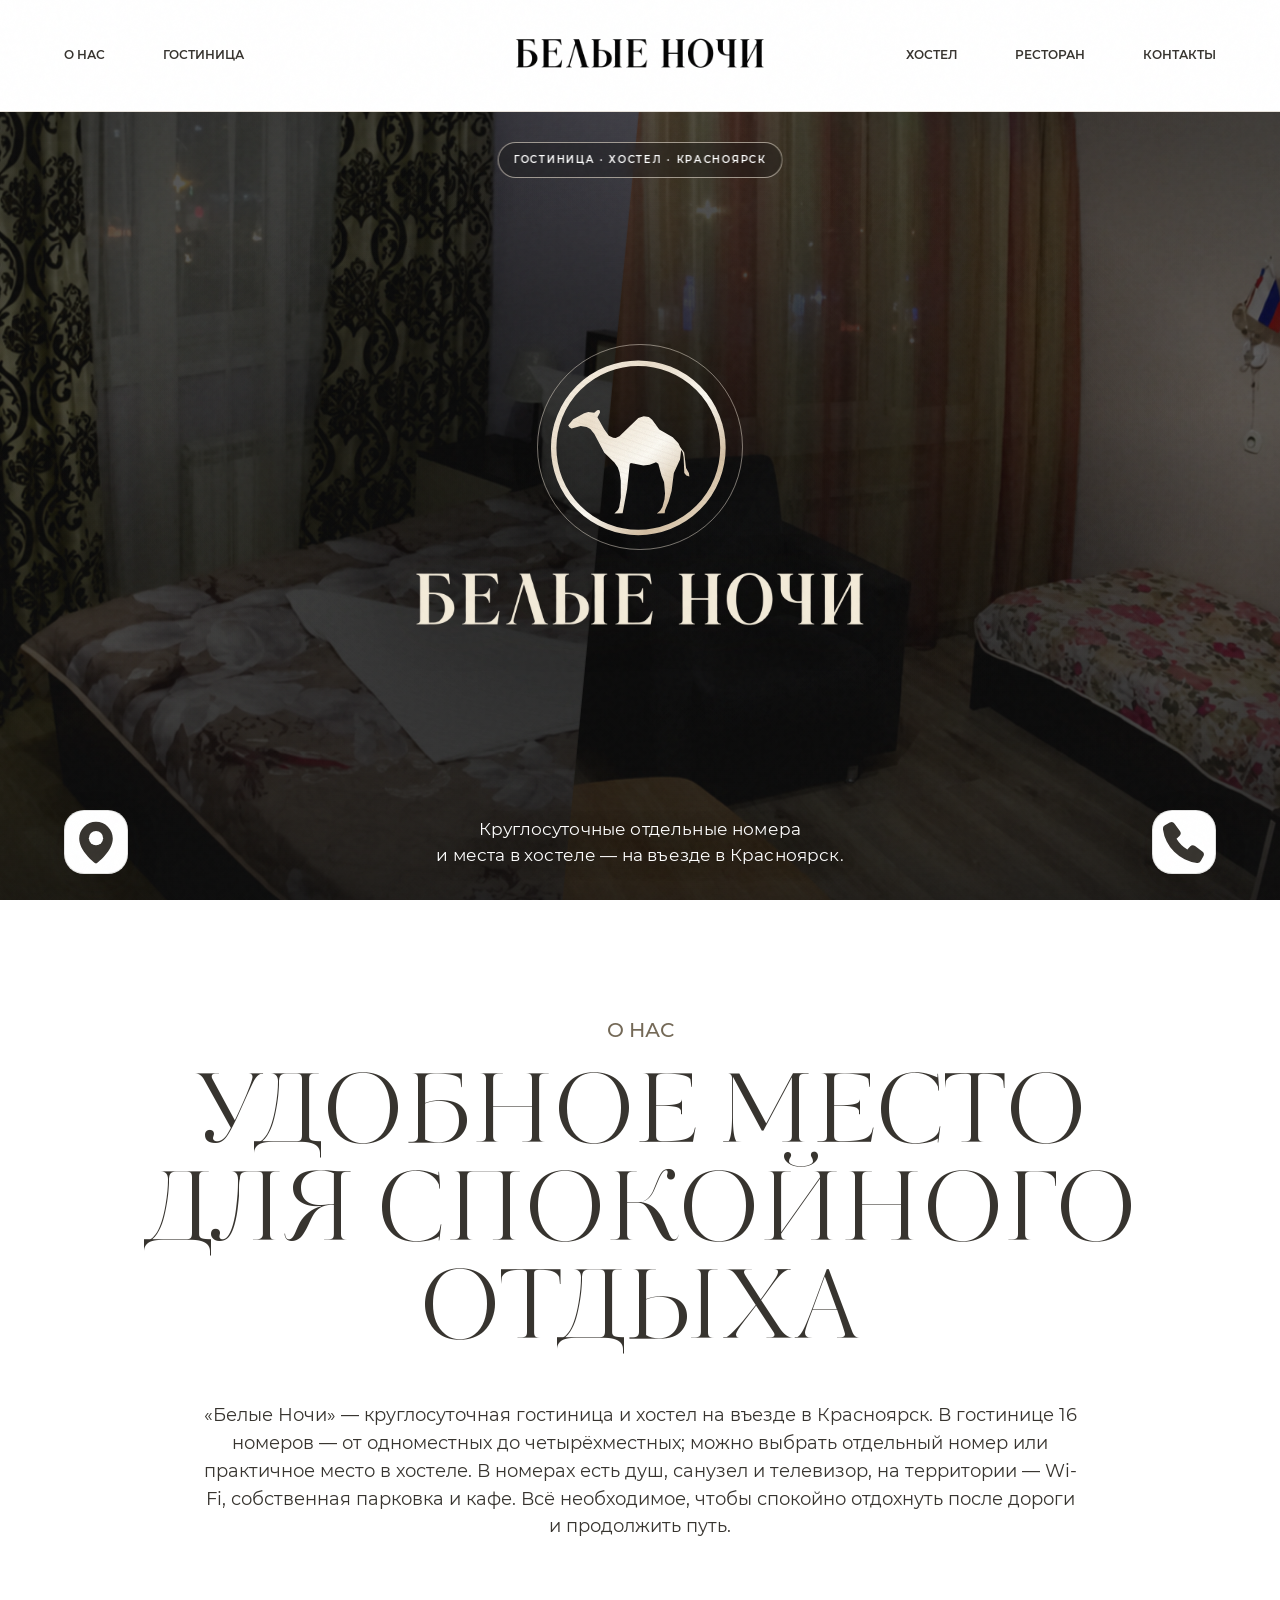
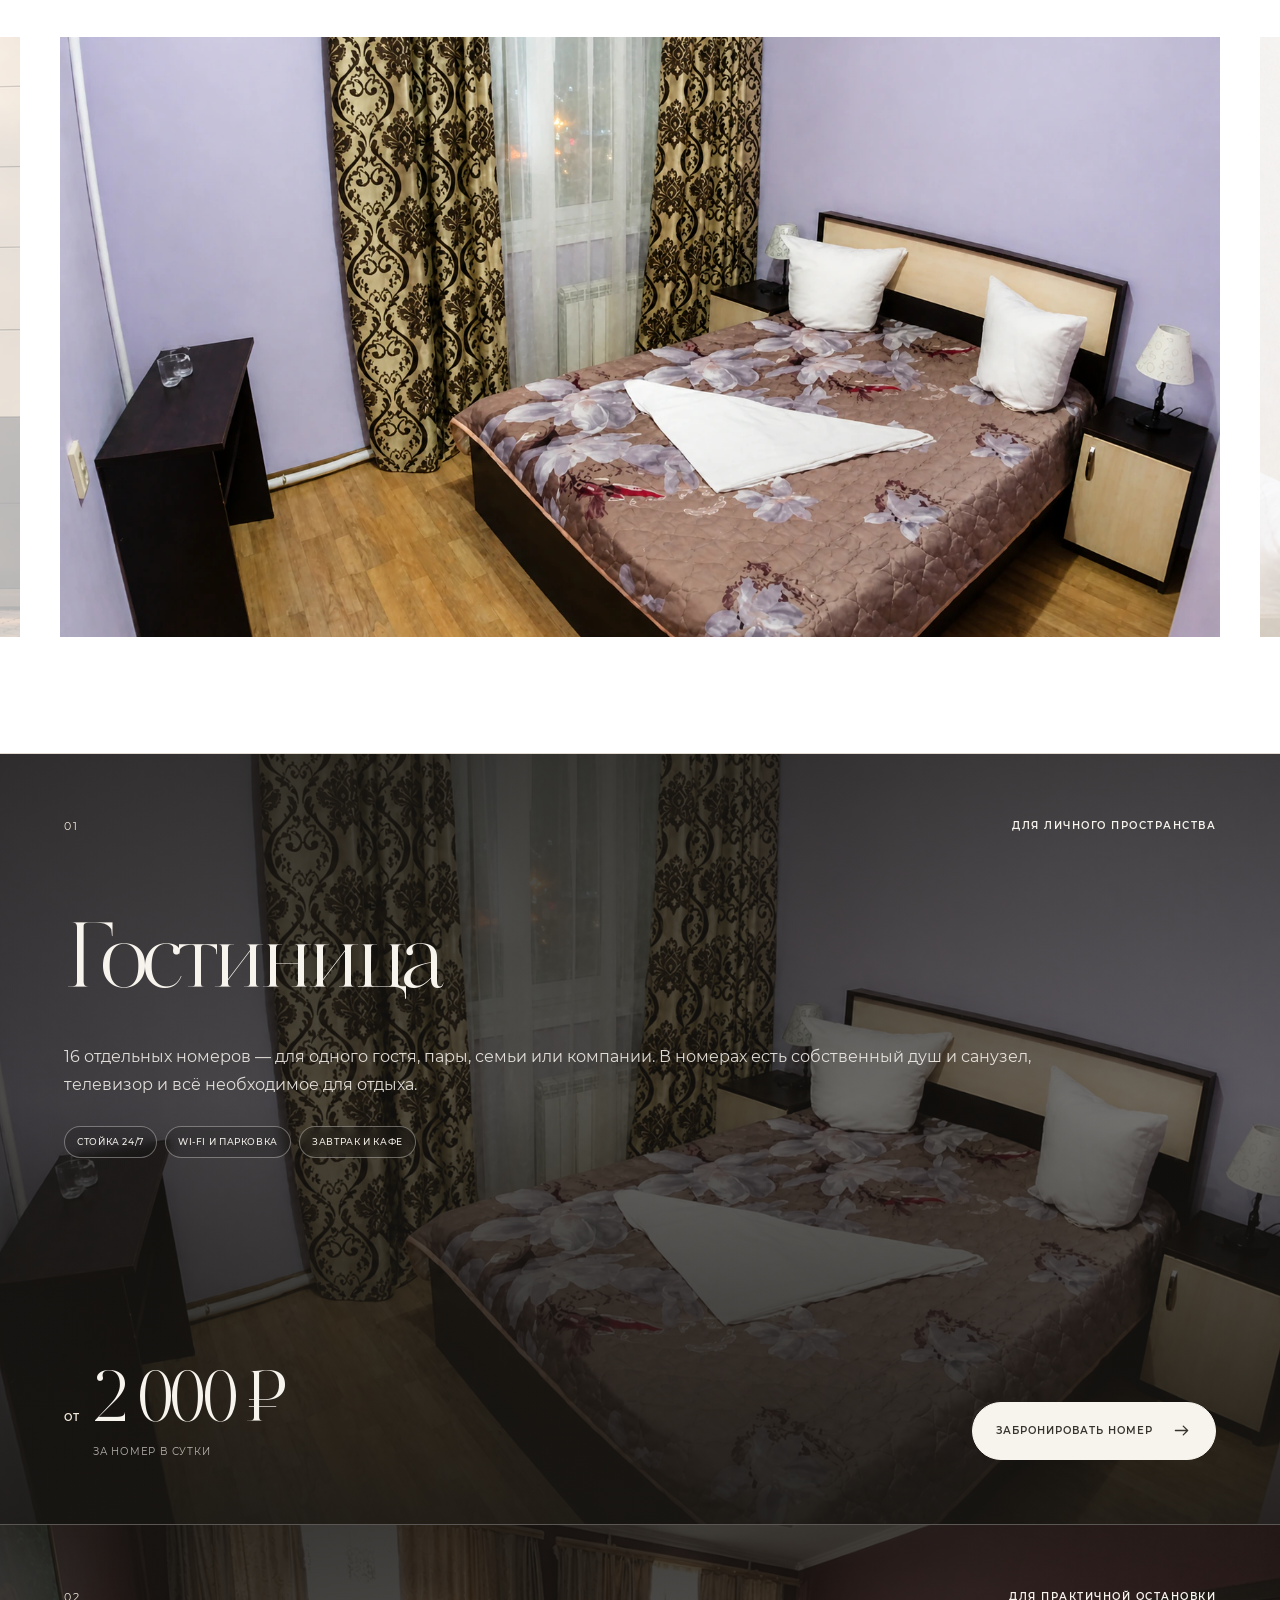
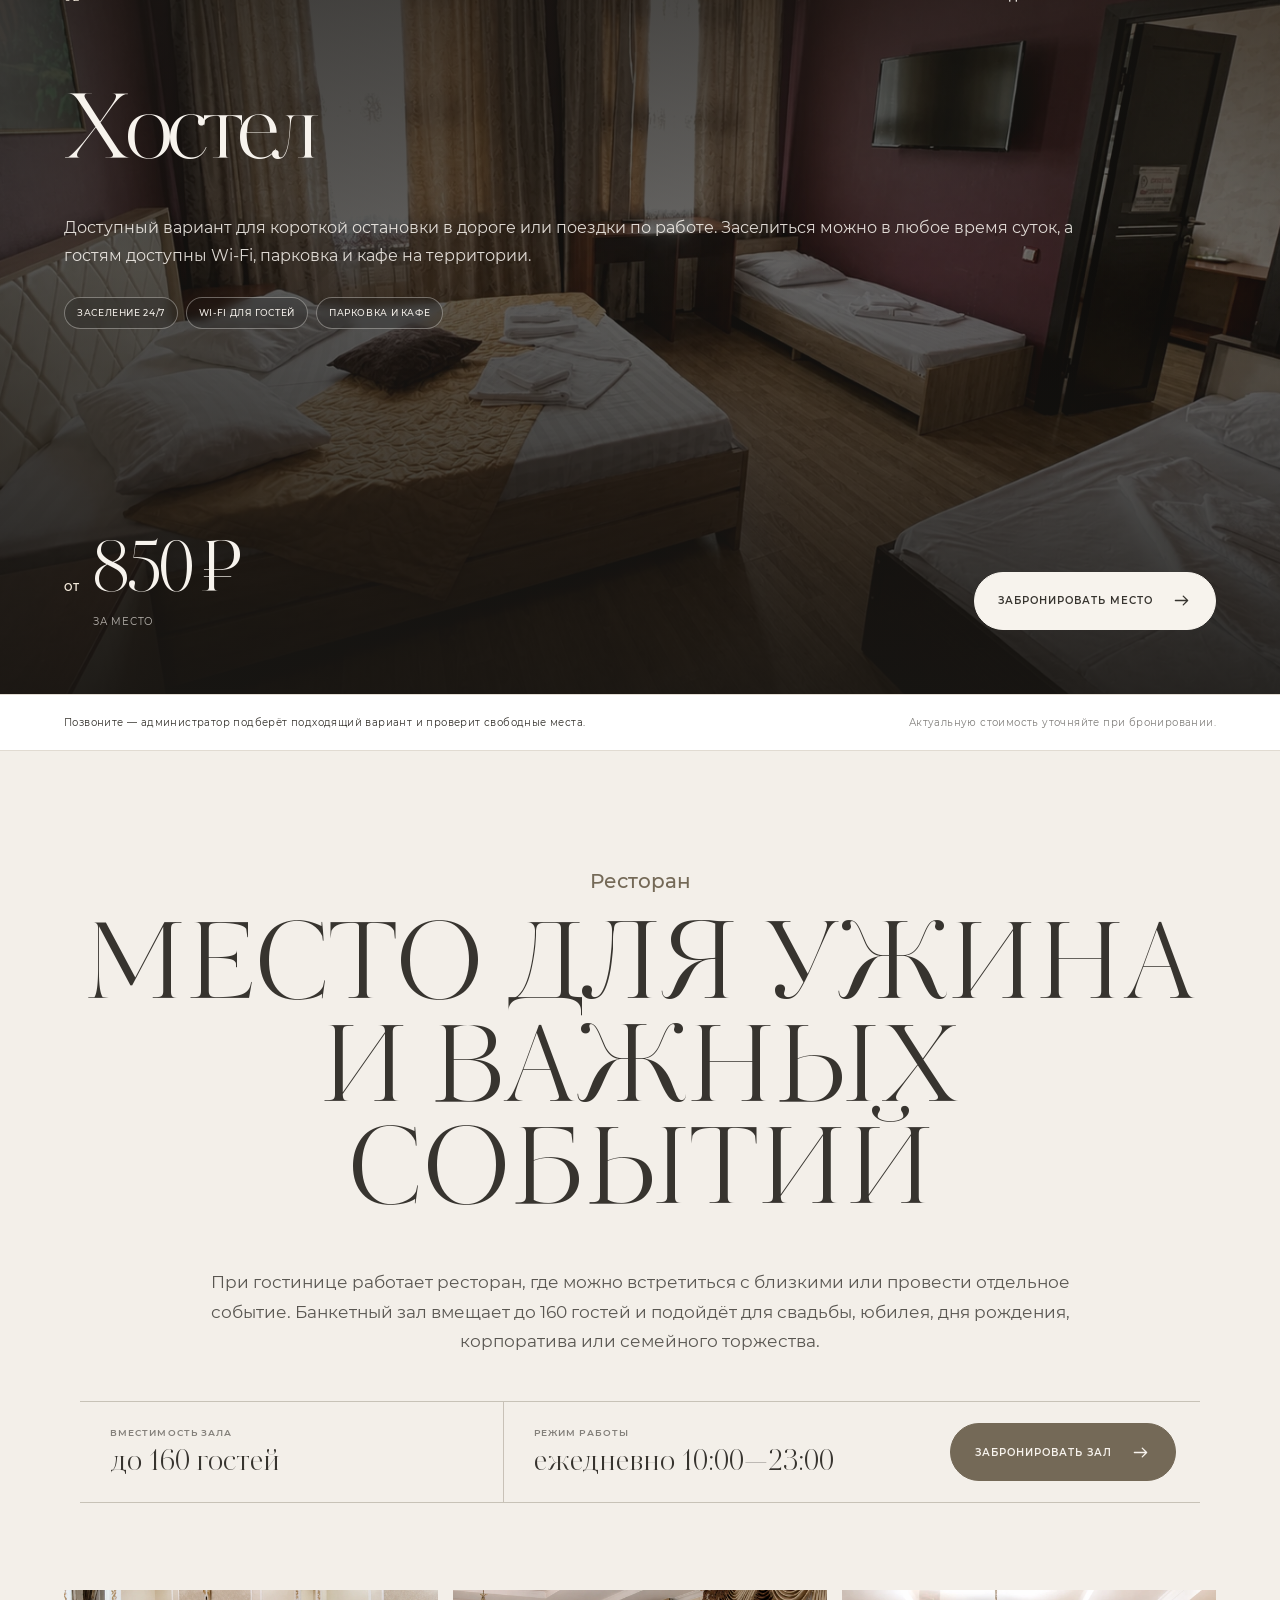
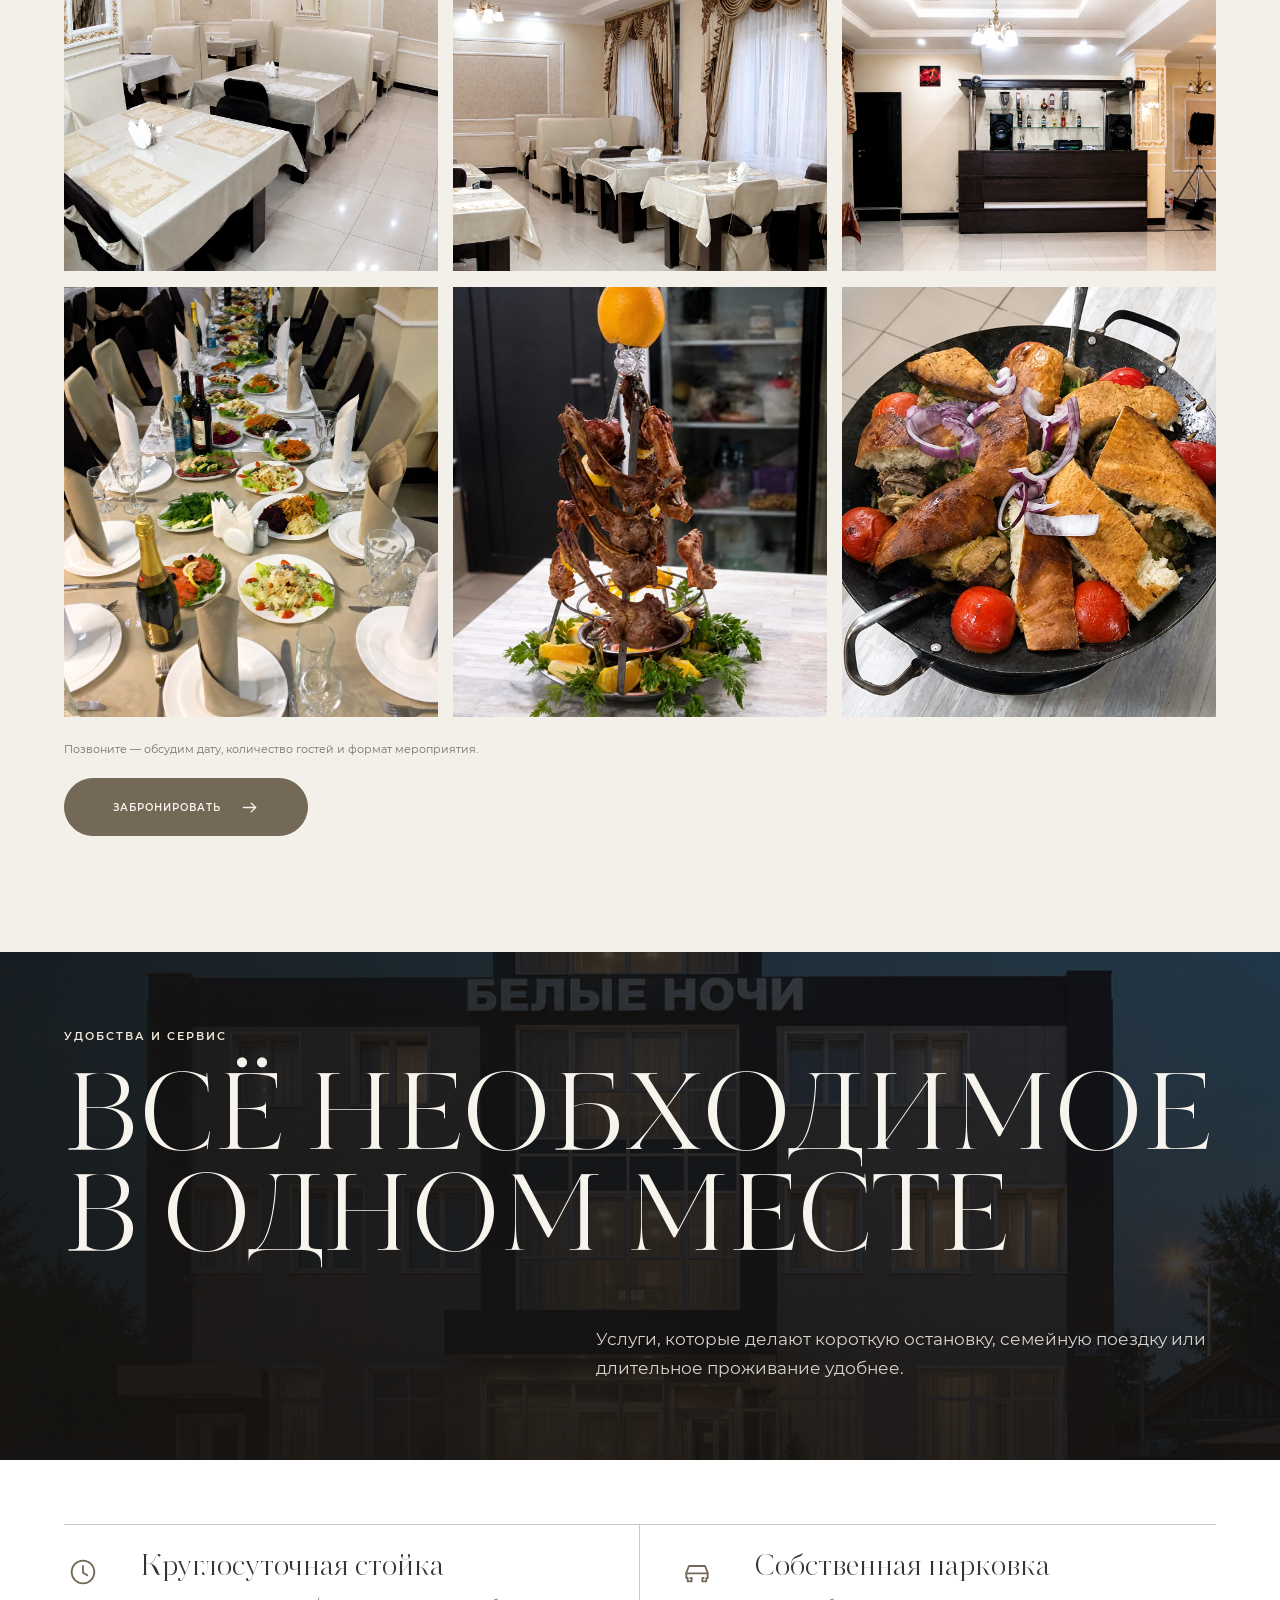
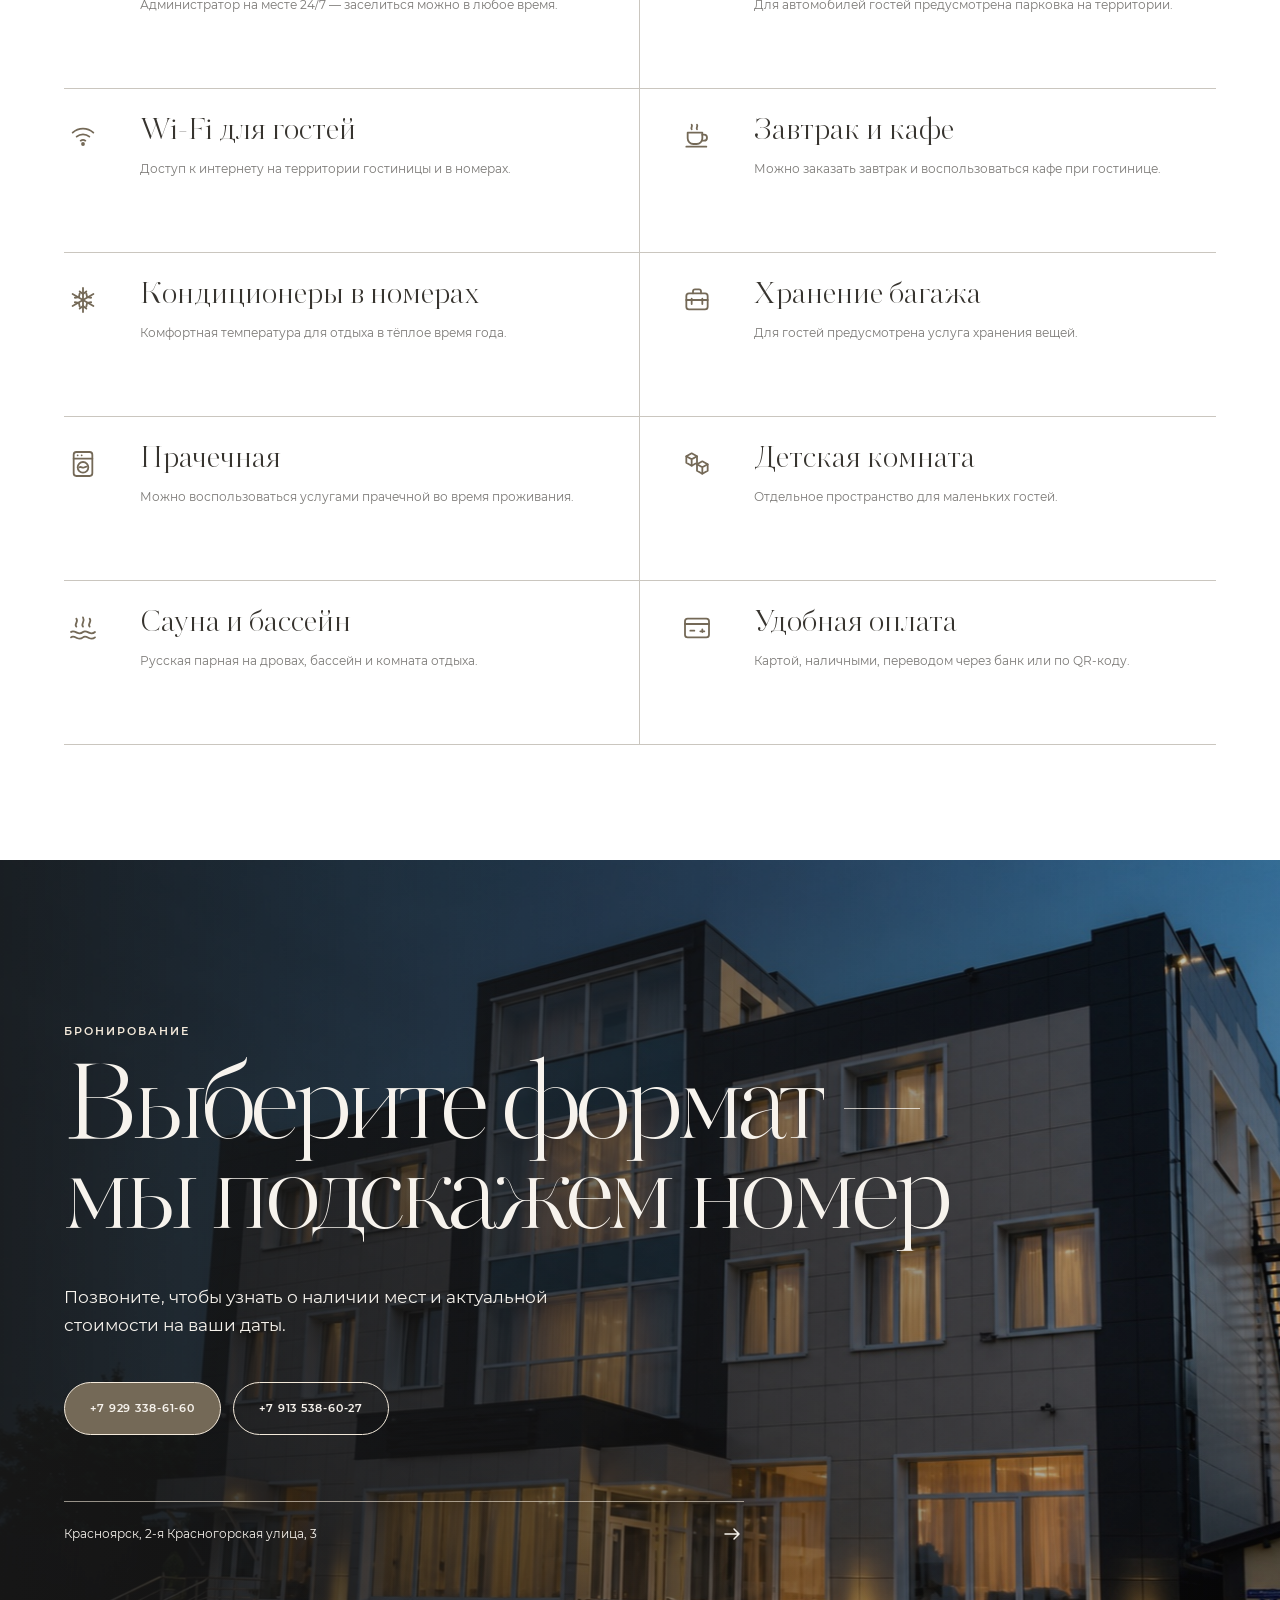
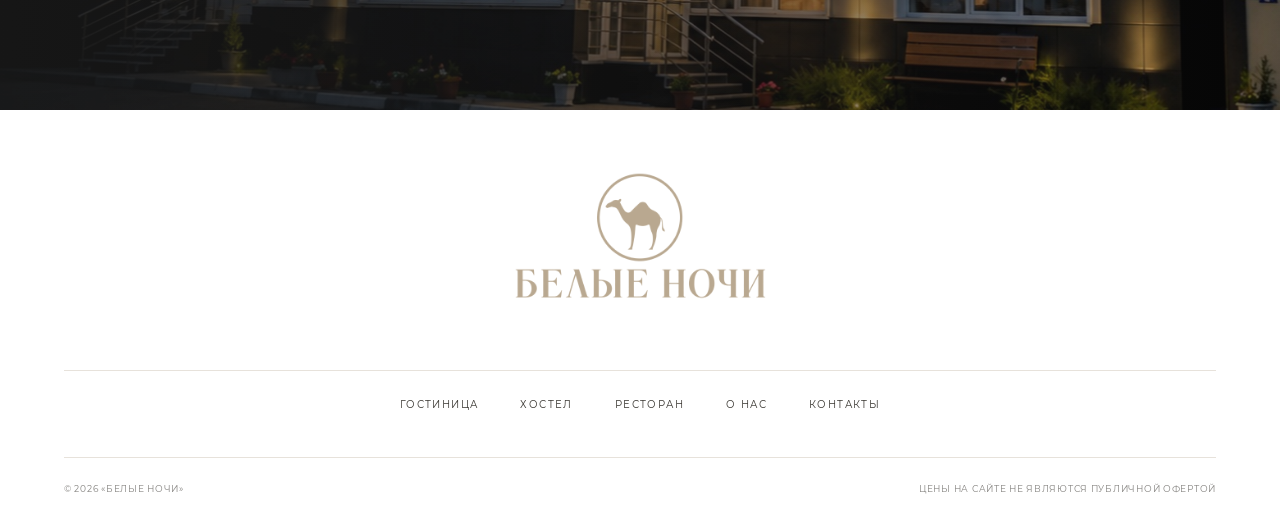
==== commit 6954445f: "Add restaurant booking call to action" ====
--- a/index.html
+++ b/index.html
@@ -7,7 +7,7 @@
   <meta name="theme-color" content="#ffffff">
   <title>Белые Ночи — гостиница и хостел в Красноярске</title>
   <link rel="icon" href="assets/images/logo-heritage.png">
-  <link rel="stylesheet" href="styles.css?v=20260823-2">
+  <link rel="stylesheet" href="styles.css?v=20260823-3">
 </head>
 <body>
   <div class="page-loader" aria-hidden="true">
@@ -286,7 +286,13 @@
         </figure>
       </div>
 
-      <p class="restaurant-note reveal">Позвоните — обсудим дату, количество гостей и формат мероприятия.</p>
+      <div class="restaurant-note-group reveal">
+        <p class="restaurant-note">Позвоните — обсудим дату, количество гостей и формат мероприятия.</p>
+        <a class="restaurant-note-booking" href="tel:+79293386160" aria-label="Позвонить и забронировать банкетный зал">
+          <span>Забронировать</span>
+          <svg viewBox="0 0 24 24" aria-hidden="true"><path d="M5 12h14m0 0-5-5m5 5-5 5"/></svg>
+        </a>
+      </div>
     </section>
 
     <section class="features section" id="features" aria-labelledby="features-title">
--- a/styles.css
+++ b/styles.css
@@ -881,7 +881,31 @@
 }
 .restaurant-gallery-item button:hover img { filter: saturate(1.04) contrast(1.02); transform: scale(1.035); }
 .restaurant-gallery-item button:focus-visible { outline: 2px solid var(--accent-deep); outline-offset: -5px; }
-.restaurant-note { margin: 24px 0 0; color: color-mix(in srgb, var(--ink) 66%, transparent); font-size: 11px; line-height: 1.6; }
+.restaurant-note-group { display: flex; flex-direction: column; align-items: flex-start; margin-top: 24px; }
+.restaurant-note { margin: 0; color: color-mix(in srgb, var(--ink) 66%, transparent); font-size: 11px; line-height: 1.6; }
+.restaurant-note-booking {
+  display: inline-flex;
+  align-items: center;
+  justify-content: center;
+  gap: 18px;
+  min-width: 244px;
+  min-height: 58px;
+  margin-top: 20px;
+  padding: 0 26px;
+  color: var(--sand);
+  background: var(--accent-deep);
+  border: 1px solid var(--accent-deep);
+  border-radius: 999px;
+  font-size: 10px;
+  font-weight: 600;
+  letter-spacing: .1em;
+  text-transform: uppercase;
+  transition: color .35s ease, background .35s ease, transform .35s ease;
+}
+.restaurant-note-booking svg { width: 21px; fill: none; stroke: currentColor; stroke-width: 1.6; transition: transform .3s ease; }
+.restaurant-note-booking:hover { color: var(--accent-deep); background: transparent; transform: translateY(-3px); }
+.restaurant-note-booking:hover svg { transform: translateX(5px); }
+.restaurant-note-booking:focus-visible { outline: 2px solid var(--accent-deep); outline-offset: 4px; }
 
 .features.section { padding-top: 0; background: var(--sand-bg); }
 .features-heading {
@@ -1105,7 +1129,7 @@
   .restaurant-gallery-item { grid-column: auto; grid-row: auto; }
   .restaurant-gallery-item-landscape { aspect-ratio: 16 / 10; }
   .restaurant-gallery-item-portrait { aspect-ratio: 4 / 5; }
-  .restaurant-note { margin-top: 18px; }
+  .restaurant-note-group { margin-top: 18px; }
   .features-heading { min-height: 0; gap: 24px; padding-top: 62px; padding-bottom: 62px; }
   .features-heading .display-title { font-size: clamp(48px, 14vw, 68px); }
   .features-lead { font-size: 14px; }
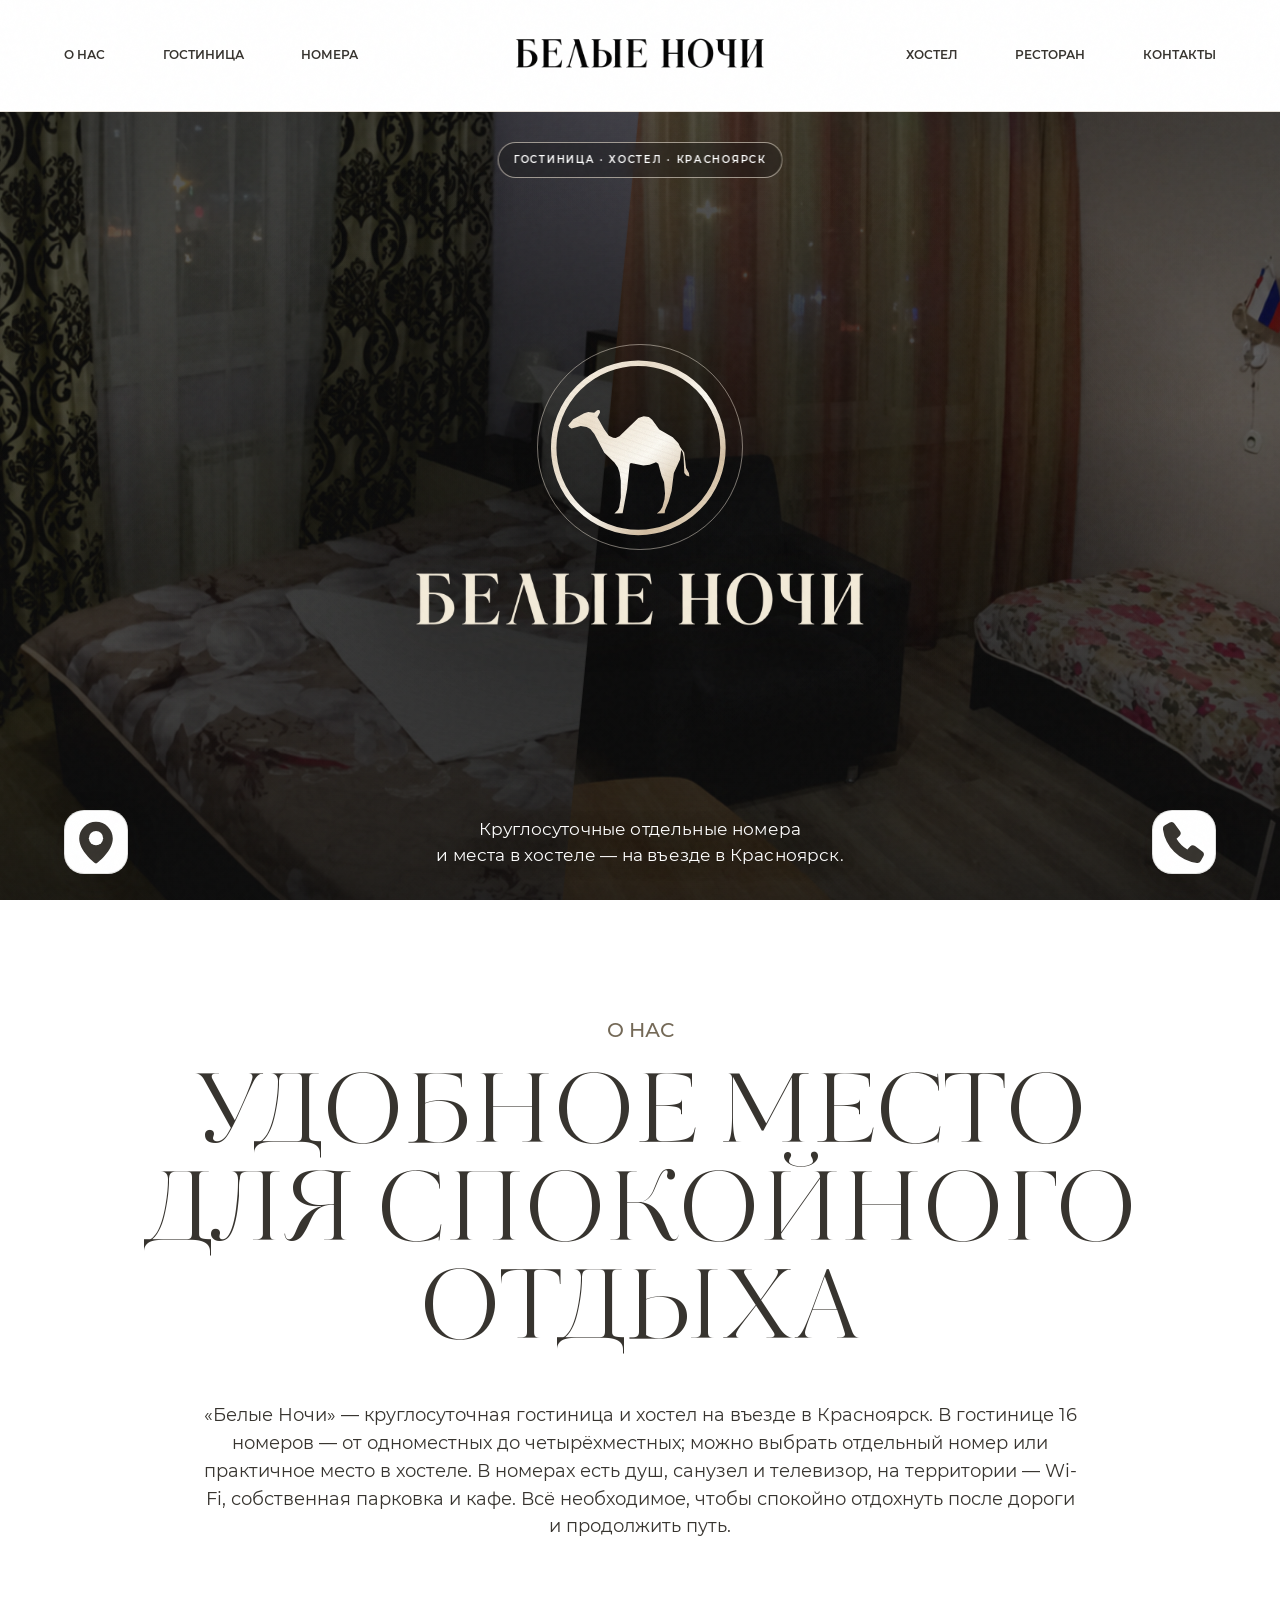
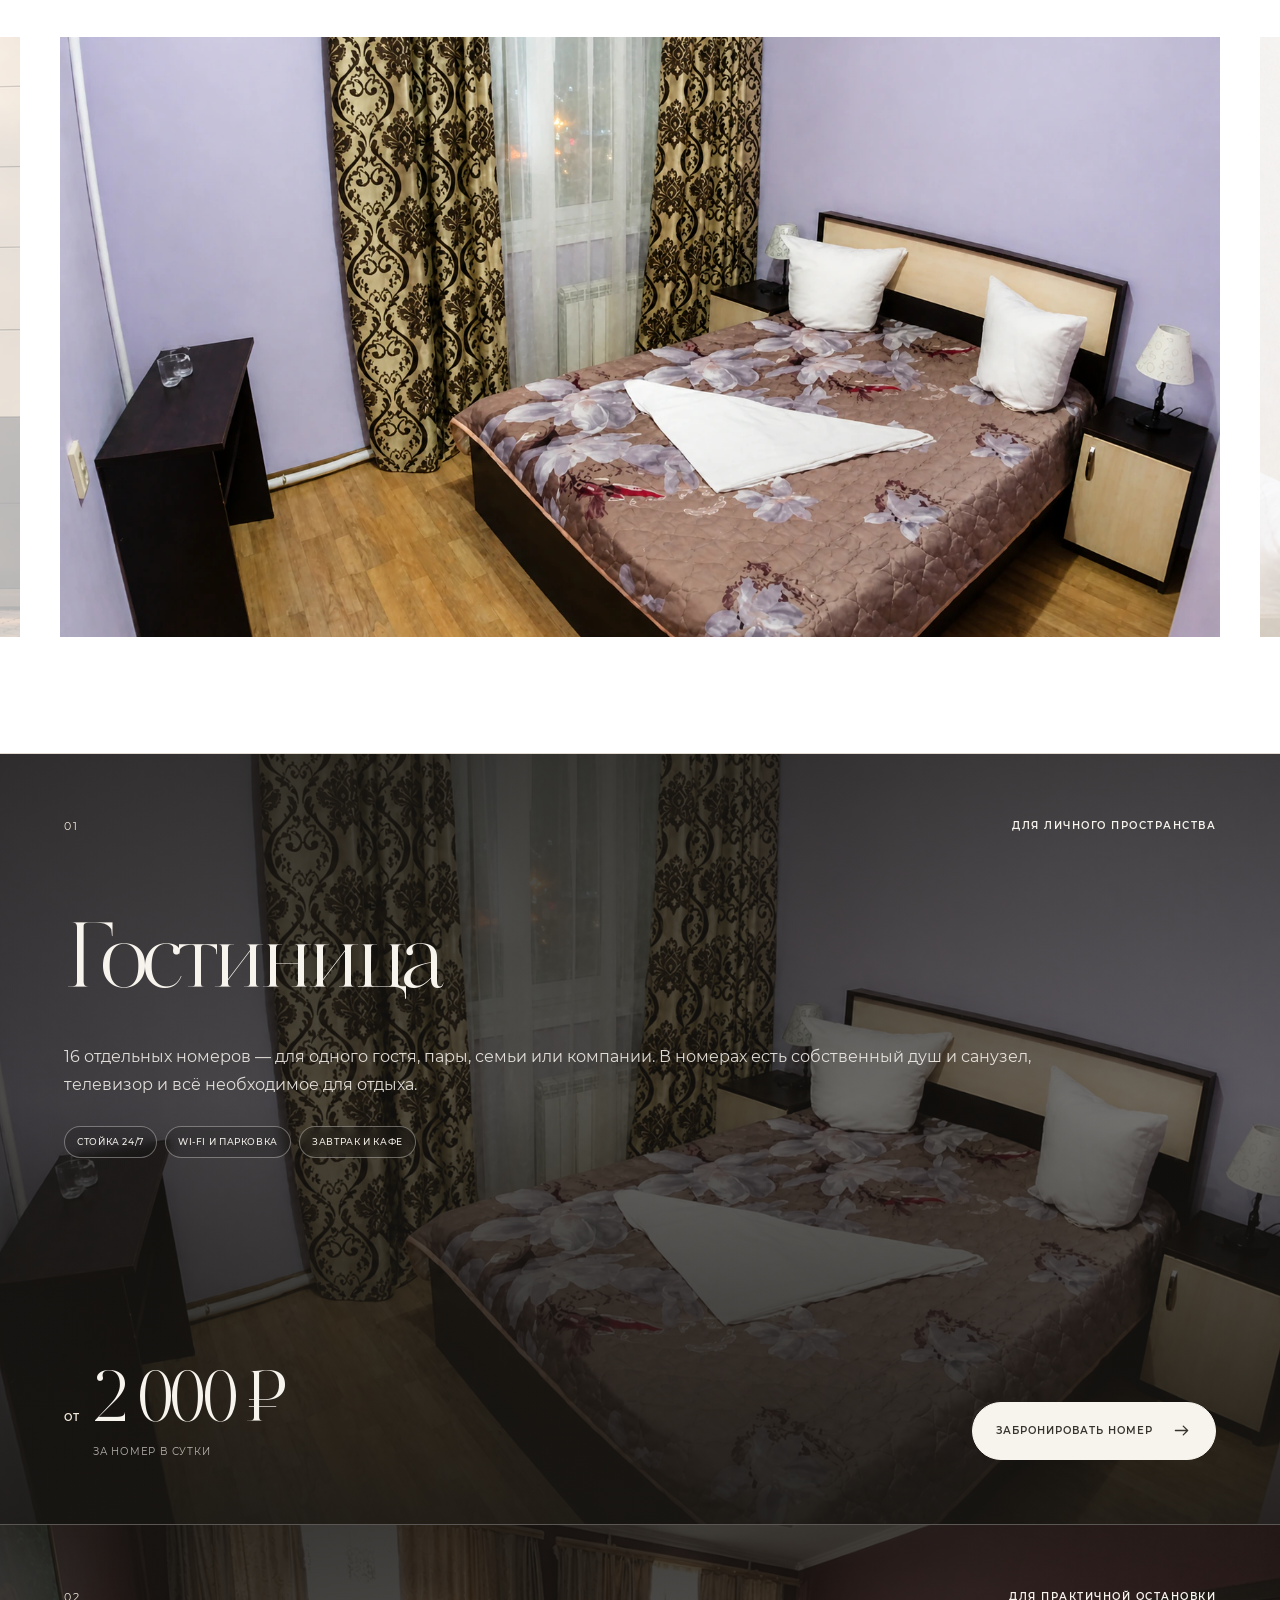
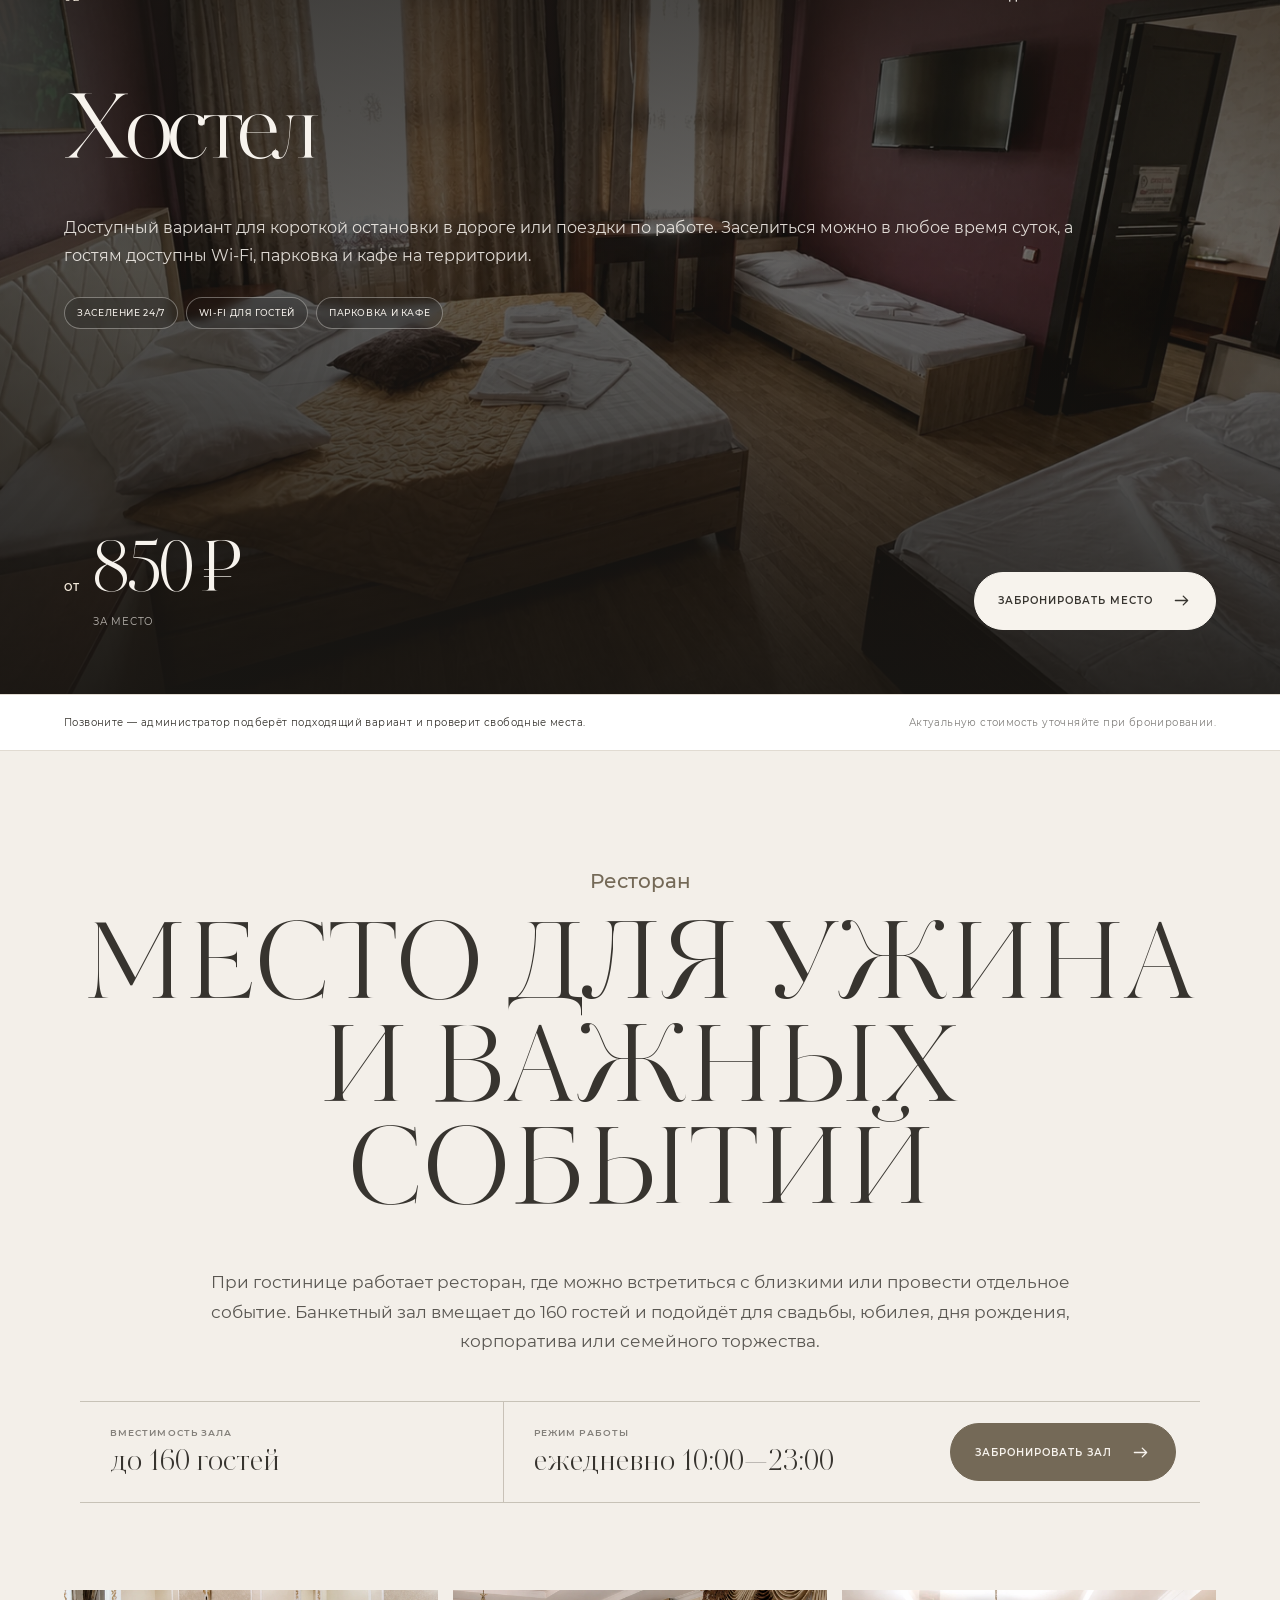
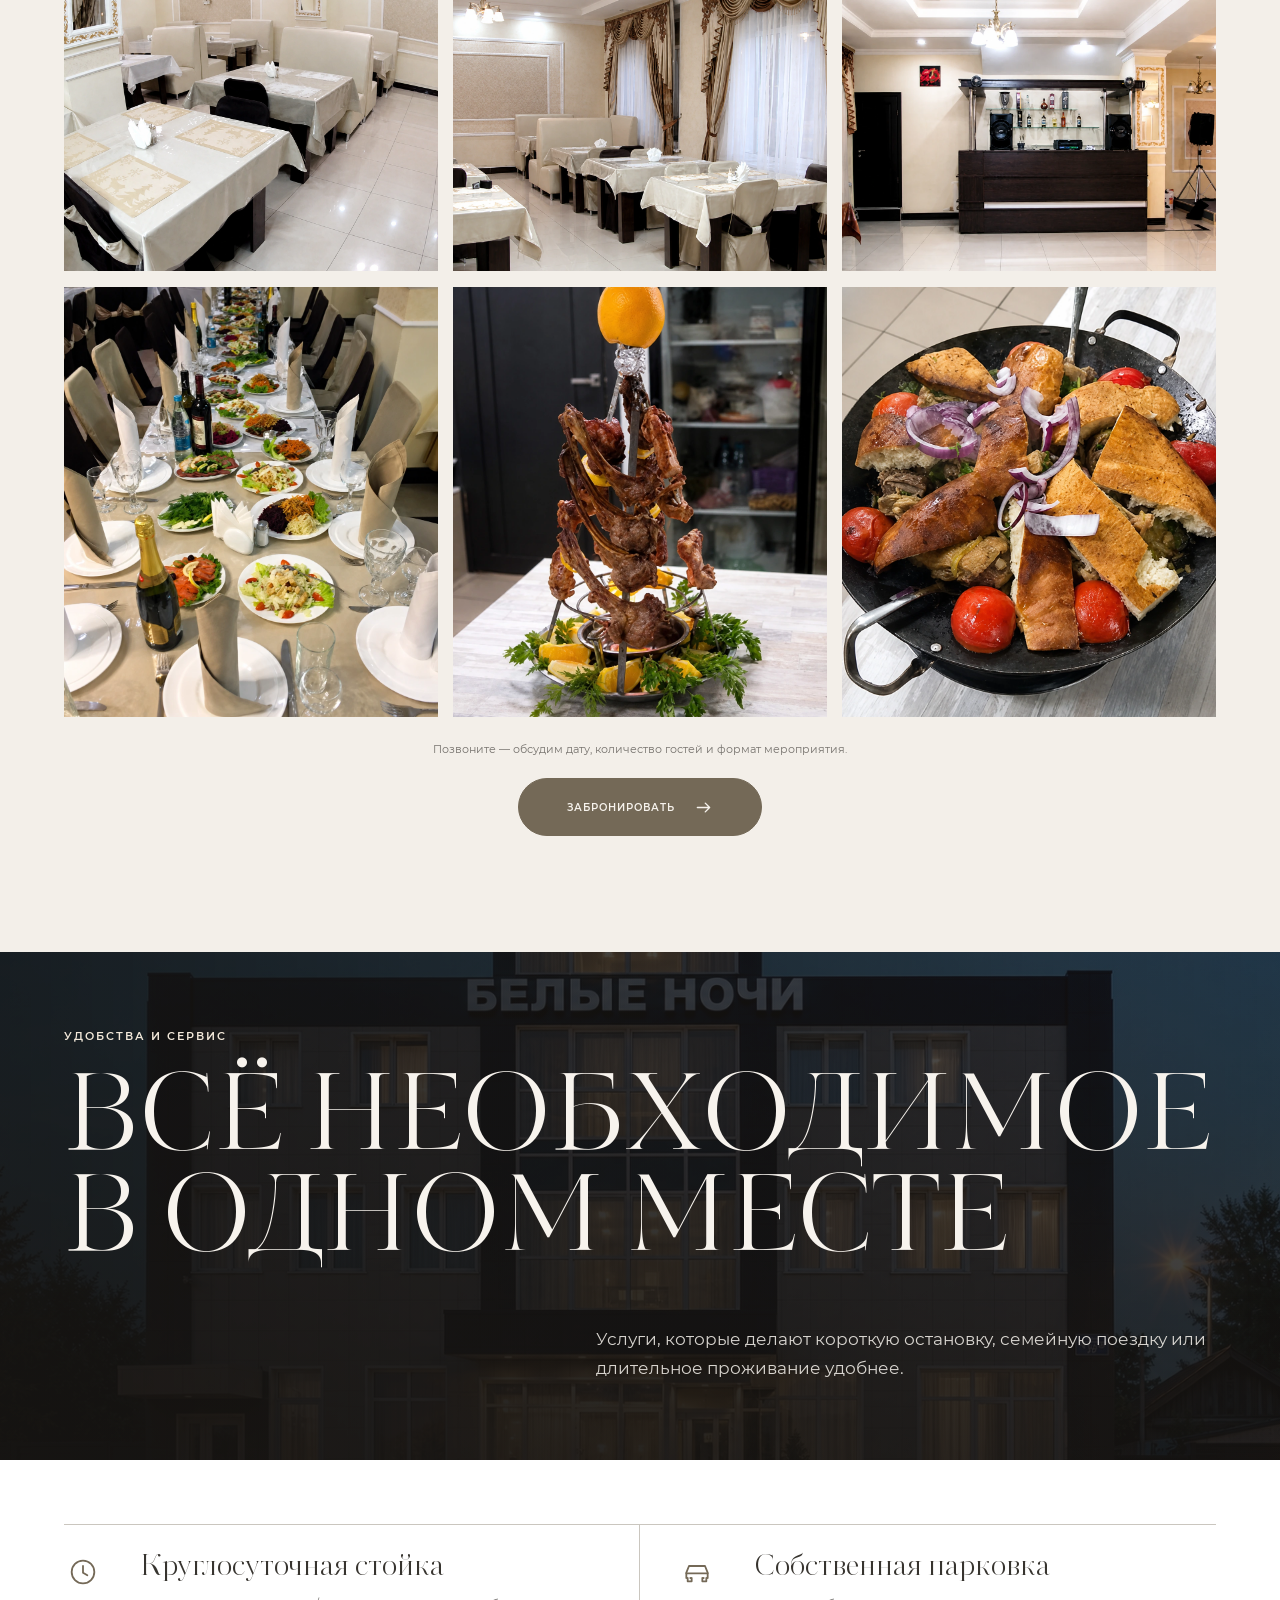
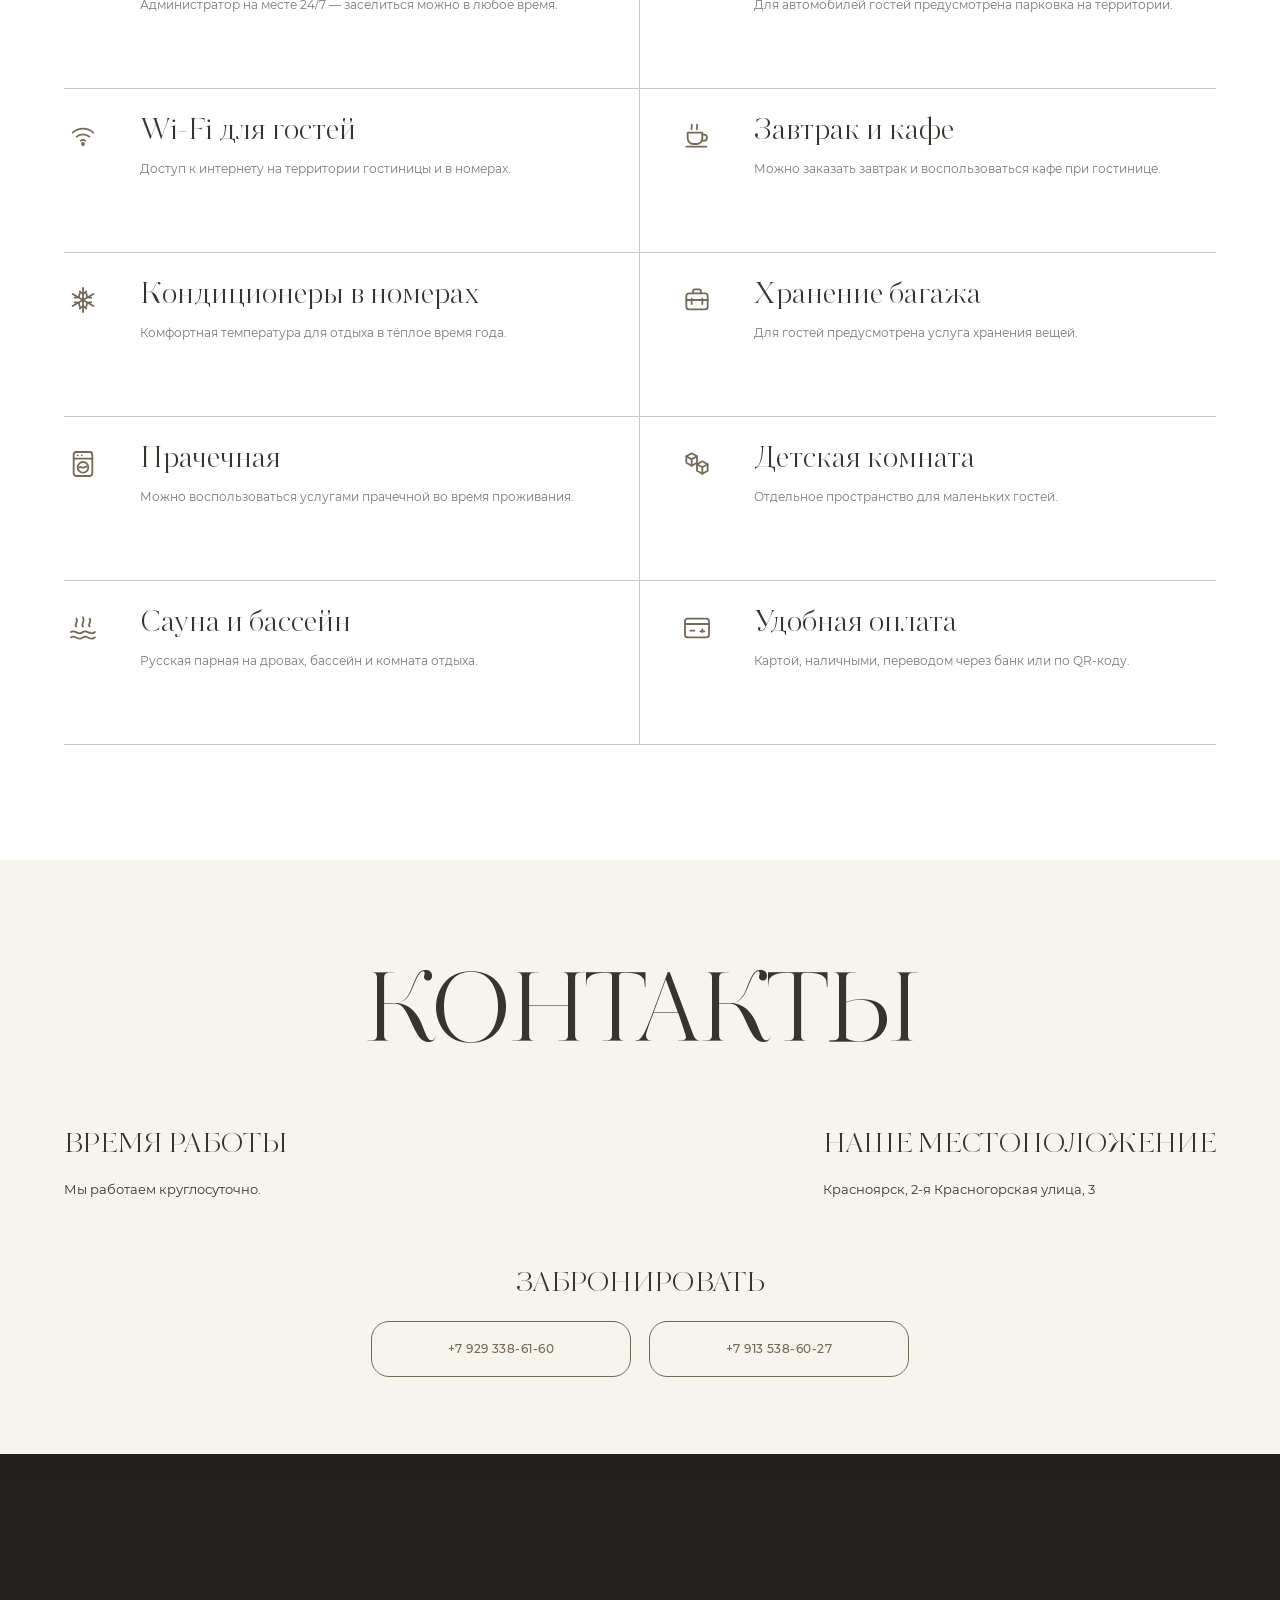
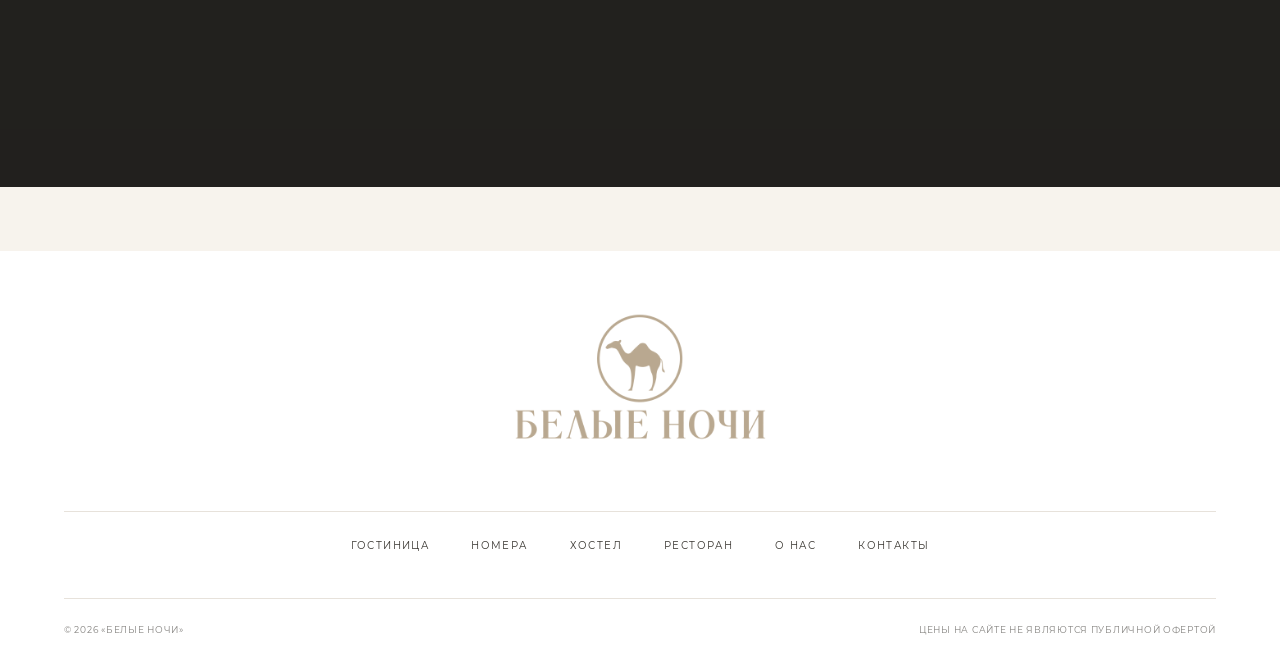
==== commit 7bbe2f7c: "Add contacts map and rooms catalog template" ====
--- a/index.html
+++ b/index.html
@@ -7,7 +7,7 @@
   <meta name="theme-color" content="#ffffff">
   <title>Белые Ночи — гостиница и хостел в Красноярске</title>
   <link rel="icon" href="assets/images/logo-heritage.png">
-  <link rel="stylesheet" href="styles.css?v=20260823-3">
+  <link rel="stylesheet" href="styles.css?v=20260823-5">
 </head>
 <body>
   <div class="page-loader" aria-hidden="true">
@@ -21,6 +21,7 @@
     <nav class="desktop-nav desktop-nav-left" aria-label="Навигация слева">
       <a href="#about">О нас</a>
       <a href="#hotel">Гостиница</a>
+      <a href="rooms.html">Номера</a>
     </nav>
 
     <a class="header-logo" href="#top" aria-label="Белые Ночи — на главную">
@@ -42,6 +43,7 @@
       <nav aria-label="Мобильная навигация">
         <a href="#about">О нас</a>
         <a href="#hotel">Гостиница</a>
+        <a href="rooms.html">Номера</a>
         <a href="#hostel">Хостел</a>
         <a href="#restaurant">Ресторан</a>
         <a href="#contacts">Контакты</a>
@@ -401,21 +403,36 @@
       </div>
     </section>
 
-    <section class="booking" id="contacts">
-      <div class="booking-image" aria-hidden="true"></div>
-      <div class="booking-shade" aria-hidden="true"></div>
-      <div class="booking-content section">
-        <div class="section-kicker reveal">Бронирование</div>
-        <h2 class="display-title reveal">Выберите формат —<br>мы подскажем номер</h2>
-        <p class="reveal">Позвоните, чтобы узнать о наличии мест и актуальной стоимости на ваши даты.</p>
-        <div class="booking-actions reveal">
-          <a class="primary-button" href="tel:+79293386160">+7 929 338-61-60</a>
-          <a class="secondary-button" href="tel:+79135386027">+7 913 538-60-27</a>
-        </div>
-        <a class="address-link reveal" href="https://2gis.ru/krasnoyarsk/firm/70000001035117499" target="_blank" rel="noopener noreferrer">
-          <span>Красноярск, 2-я Красногорская улица, 3</span>
-          <svg viewBox="0 0 24 24" aria-hidden="true"><path d="M5 12h14m0 0-5-5m5 5-5 5"/></svg>
-        </a>
+    <section class="contacts section" id="contacts" aria-labelledby="contacts-title">
+      <h2 class="contacts-title reveal" id="contacts-title">Контакты</h2>
+
+      <div class="contacts-info">
+        <div class="contacts-info-item reveal">
+          <h3>Время работы</h3>
+          <p>Мы работаем круглосуточно.</p>
+        </div>
+        <div class="contacts-info-item contacts-location reveal">
+          <h3>Наше местоположение</h3>
+          <a href="https://yandex.ru/maps/-/CTwFQZ9y" target="_blank" rel="noopener noreferrer">Красноярск, 2-я Красногорская улица, 3</a>
+        </div>
+      </div>
+
+      <div class="contacts-booking reveal">
+        <h3>Забронировать</h3>
+        <div class="contacts-phone-list">
+          <a href="tel:+79293386160" aria-label="Позвонить по номеру +7 929 338-61-60">+7 929 338-61-60</a>
+          <a href="tel:+79135386027" aria-label="Позвонить по номеру +7 913 538-60-27">+7 913 538-60-27</a>
+        </div>
+      </div>
+
+      <div class="contacts-map reveal" aria-label="Белые Ночи на Яндекс Картах">
+        <iframe
+          title="Гостиница Белые Ночи на Яндекс Картах"
+          src="https://yandex.ru/map-widget/v1/?ll=92.767812%2C56.048454&amp;mode=search&amp;oid=202440014712&amp;ol=biz&amp;z=17"
+          loading="lazy"
+          referrerpolicy="no-referrer-when-downgrade"
+          allowfullscreen>
+        </iframe>
       </div>
     </section>
   </main>
@@ -459,7 +476,7 @@
       <img src="assets/images/logo-heritage.png" alt="Белые Ночи">
     </a>
     <nav aria-label="Навигация в подвале">
-      <a href="#hotel">Гостиница</a><a href="#hostel">Хостел</a><a href="#restaurant">Ресторан</a><a href="#about">О нас</a><a href="#contacts">Контакты</a>
+      <a href="#hotel">Гостиница</a><a href="rooms.html">Номера</a><a href="#hostel">Хостел</a><a href="#restaurant">Ресторан</a><a href="#about">О нас</a><a href="#contacts">Контакты</a>
     </nav>
     <div class="footer-bottom">
       <p>© <span data-year></span> «Белые Ночи»</p>
--- a/styles.css
+++ b/styles.css
@@ -225,7 +225,7 @@
   background: var(--moss-dark);
   overflow: hidden;
 }
-.hero-media, .booking-image {
+.hero-media {
   position: absolute;
   inset: -5%;
   background-position: center;
@@ -254,10 +254,6 @@
   background-image: url("assets/images/restored/hero-room-hostel-enhanced.png");
   background-position: 86% center;
   clip-path: polygon(12% 0, 100% 0, 100% 100%, 0 100%);
-}
-.booking-image {
-  background-image: url("assets/images/hero-exterior.jpg");
-  animation: hero-breathe 18s ease-in-out infinite alternate;
 }
 @keyframes hero-breathe { to { transform: scale(1.055); } }
 .hero-shade {
@@ -881,8 +877,8 @@
 }
 .restaurant-gallery-item button:hover img { filter: saturate(1.04) contrast(1.02); transform: scale(1.035); }
 .restaurant-gallery-item button:focus-visible { outline: 2px solid var(--accent-deep); outline-offset: -5px; }
-.restaurant-note-group { display: flex; flex-direction: column; align-items: flex-start; margin-top: 24px; }
-.restaurant-note { margin: 0; color: color-mix(in srgb, var(--ink) 66%, transparent); font-size: 11px; line-height: 1.6; }
+.restaurant-note-group { display: flex; flex-direction: column; align-items: center; margin-top: 24px; }
+.restaurant-note { margin: 0; color: color-mix(in srgb, var(--ink) 66%, transparent); font-size: 11px; line-height: 1.6; text-align: center; }
 .restaurant-note-booking {
   display: inline-flex;
   align-items: center;
@@ -998,21 +994,88 @@
 .feature-item h3 { margin: 0; font-family: var(--display); font-size: clamp(27px, 2.2vw, 38px); font-weight: 400; line-height: 1.06; }
 .feature-item p { max-width: 470px; margin: 13px 0 0; color: color-mix(in srgb, var(--ink) 66%, transparent); font-size: 12px; line-height: 1.7; }
 
-.booking { position: relative; min-height: 850px; color: var(--sand); overflow: hidden; }
-.booking-image { background-position: center 55%; }
-.booking-shade { position: absolute; inset: 0; background: linear-gradient(90deg, rgba(24,24,24,.92) 0%, rgba(24,24,24,.58) 55%, rgba(24,24,24,.22) 100%); }
-.booking-content { position: relative; z-index: 1; display: flex; flex-direction: column; justify-content: center; min-height: 850px; }
-.booking .section-kicker { color: var(--accent-photo); }
-.booking .display-title { max-width: 1050px; }
-.booking-content > p { max-width: 560px; margin: 36px 0 0; font-size: 17px; line-height: 1.7; }
-.booking-actions { display: flex; flex-wrap: wrap; gap: 12px; margin-top: 42px; }
-.primary-button, .secondary-button { padding: 17px 25px; border: 1px solid var(--accent-photo); border-radius: 30px; font-size: 11px; font-weight: 600; letter-spacing: .08em; }
-.primary-button { color: var(--sand); background: var(--accent-deep); }
-.primary-button:hover { color: var(--accent-deep); background: var(--sand); }
-.secondary-button:hover { color: var(--sand); background: var(--accent-deep); }
-.address-link { display: flex; align-items: center; justify-content: space-between; gap: 25px; max-width: 680px; margin-top: 66px; padding-top: 20px; border-top: 1px solid color-mix(in srgb, var(--accent-photo) 58%, transparent); font-size: 12px; }
-.address-link svg { width: 24px; }
-.address-link:hover { color: var(--accent-photo); }
+.contacts {
+  padding-bottom: clamp(40px, 5vw, 72px);
+  color: var(--ink);
+  background: var(--sand);
+}
+.contacts-title {
+  margin: 0;
+  font-family: var(--display);
+  font-size: clamp(58px, 7.5vw, 112px);
+  font-weight: 400;
+  letter-spacing: -.045em;
+  line-height: .84;
+  text-align: center;
+  text-transform: uppercase;
+}
+.contacts-info {
+  display: grid;
+  grid-template-columns: repeat(2, minmax(0, 1fr));
+  gap: clamp(46px, 8vw, 128px);
+  margin-top: clamp(58px, 6vw, 88px);
+}
+.contacts-info-item { max-width: 560px; }
+.contacts-location { justify-self: end; }
+.contacts-info h3,
+.contacts-booking h3 {
+  margin: 0;
+  font-family: var(--display);
+  font-size: clamp(23px, 2.1vw, 34px);
+  font-weight: 400;
+  letter-spacing: -.025em;
+  line-height: 1;
+  text-transform: uppercase;
+}
+.contacts-info p,
+.contacts-info a {
+  display: block;
+  margin: 20px 0 0;
+  font-size: clamp(13px, 1.05vw, 16px);
+  line-height: 1.55;
+}
+.contacts-info a { transition: color .35s ease; }
+.contacts-info a:hover { color: var(--accent-deep); }
+.contacts-booking { margin-top: clamp(54px, 5.5vw, 80px); text-align: center; }
+.contacts-phone-list { display: flex; justify-content: center; flex-wrap: wrap; gap: 18px; margin-top: 24px; }
+.contacts-phone-list a {
+  display: inline-flex;
+  align-items: center;
+  justify-content: center;
+  min-width: 260px;
+  min-height: 56px;
+  padding: 0 26px;
+  color: var(--accent-deep);
+  border: 1px solid var(--accent-deep);
+  border-radius: 18px;
+  font-size: 12px;
+  font-weight: 500;
+  letter-spacing: .04em;
+  transition: color .35s ease, background .35s ease, transform .35s ease;
+}
+.contacts-phone-list a:hover { color: var(--sand); background: var(--accent-deep); transform: translateY(-3px); }
+.contacts-phone-list a:focus-visible { outline: 2px solid var(--accent-deep); outline-offset: 4px; }
+.contacts-map {
+  position: relative;
+  height: clamp(280px, 26vw, 390px);
+  margin: clamp(56px, 6vw, 84px) calc(var(--page-pad) * -1) 0;
+  overflow: hidden;
+  background: var(--moss-dark);
+}
+.contacts-map::after {
+  content: "";
+  position: absolute;
+  inset: 0;
+  pointer-events: none;
+  background: rgba(35, 31, 26, .12);
+}
+.contacts-map iframe {
+  display: block;
+  width: 100%;
+  height: 100%;
+  border: 0;
+  filter: saturate(.72) sepia(.08) brightness(.88) contrast(1.05);
+}
 
 .site-footer { padding: 60px var(--page-pad) 28px; color: var(--ink); background: var(--sand-bg); }
 .footer-brand { display: block; width: min(340px, 75vw); height: 210px; margin: -30px auto 20px; overflow: hidden; }
@@ -1137,11 +1200,14 @@
   .feature-item, .feature-item:nth-child(even) { min-height: 0; padding: 25px 0 27px; border-right: 0; }
   .feature-item { grid-template-columns: 42px minmax(0, 1fr); gap: 12px; }
   .feature-item h3 { font-size: 29px; }
-  .booking, .booking-content { min-height: 780px; }
-  .booking-image { background-position: 60% center; }
-  .booking-shade { background: linear-gradient(180deg, rgba(24,24,24,.8), rgba(24,24,24,.86)); }
-  .booking-actions { flex-direction: column; align-items: stretch; }
-  .primary-button, .secondary-button { text-align: center; }
+  .contacts-title { font-size: clamp(52px, 15vw, 70px); }
+  .contacts-info { grid-template-columns: 1fr; gap: 40px; margin-top: 50px; text-align: center; }
+  .contacts-info-item, .contacts-location { justify-self: center; }
+  .contacts-info p, .contacts-info a { margin-top: 18px; font-size: 14px; }
+  .contacts-booking { margin-top: 50px; }
+  .contacts-phone-list { flex-direction: column; align-items: center; }
+  .contacts-phone-list a { width: min(100%, 360px); min-width: 0; }
+  .contacts-map { height: 300px; margin-top: 54px; }
   .footer-bottom { display: block; }
   .footer-bottom p + p { margin-top: 10px; }
 }
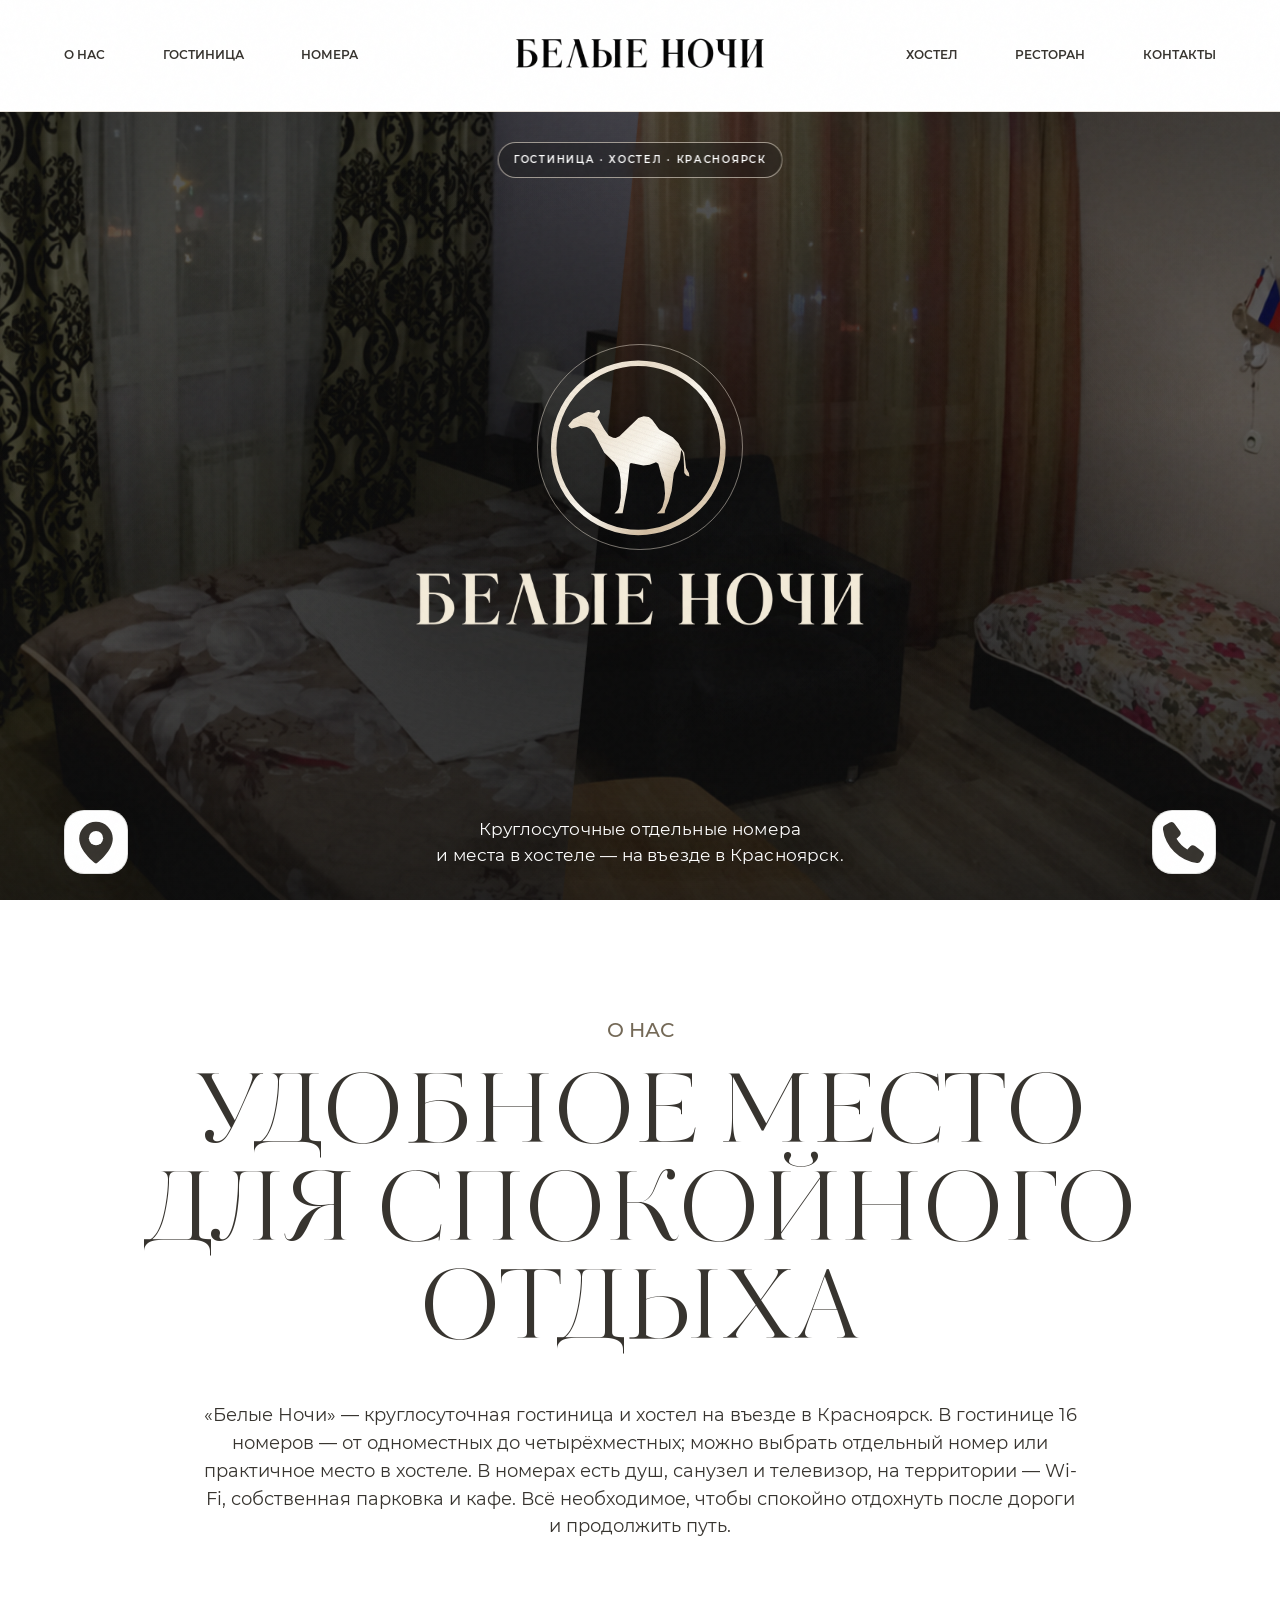
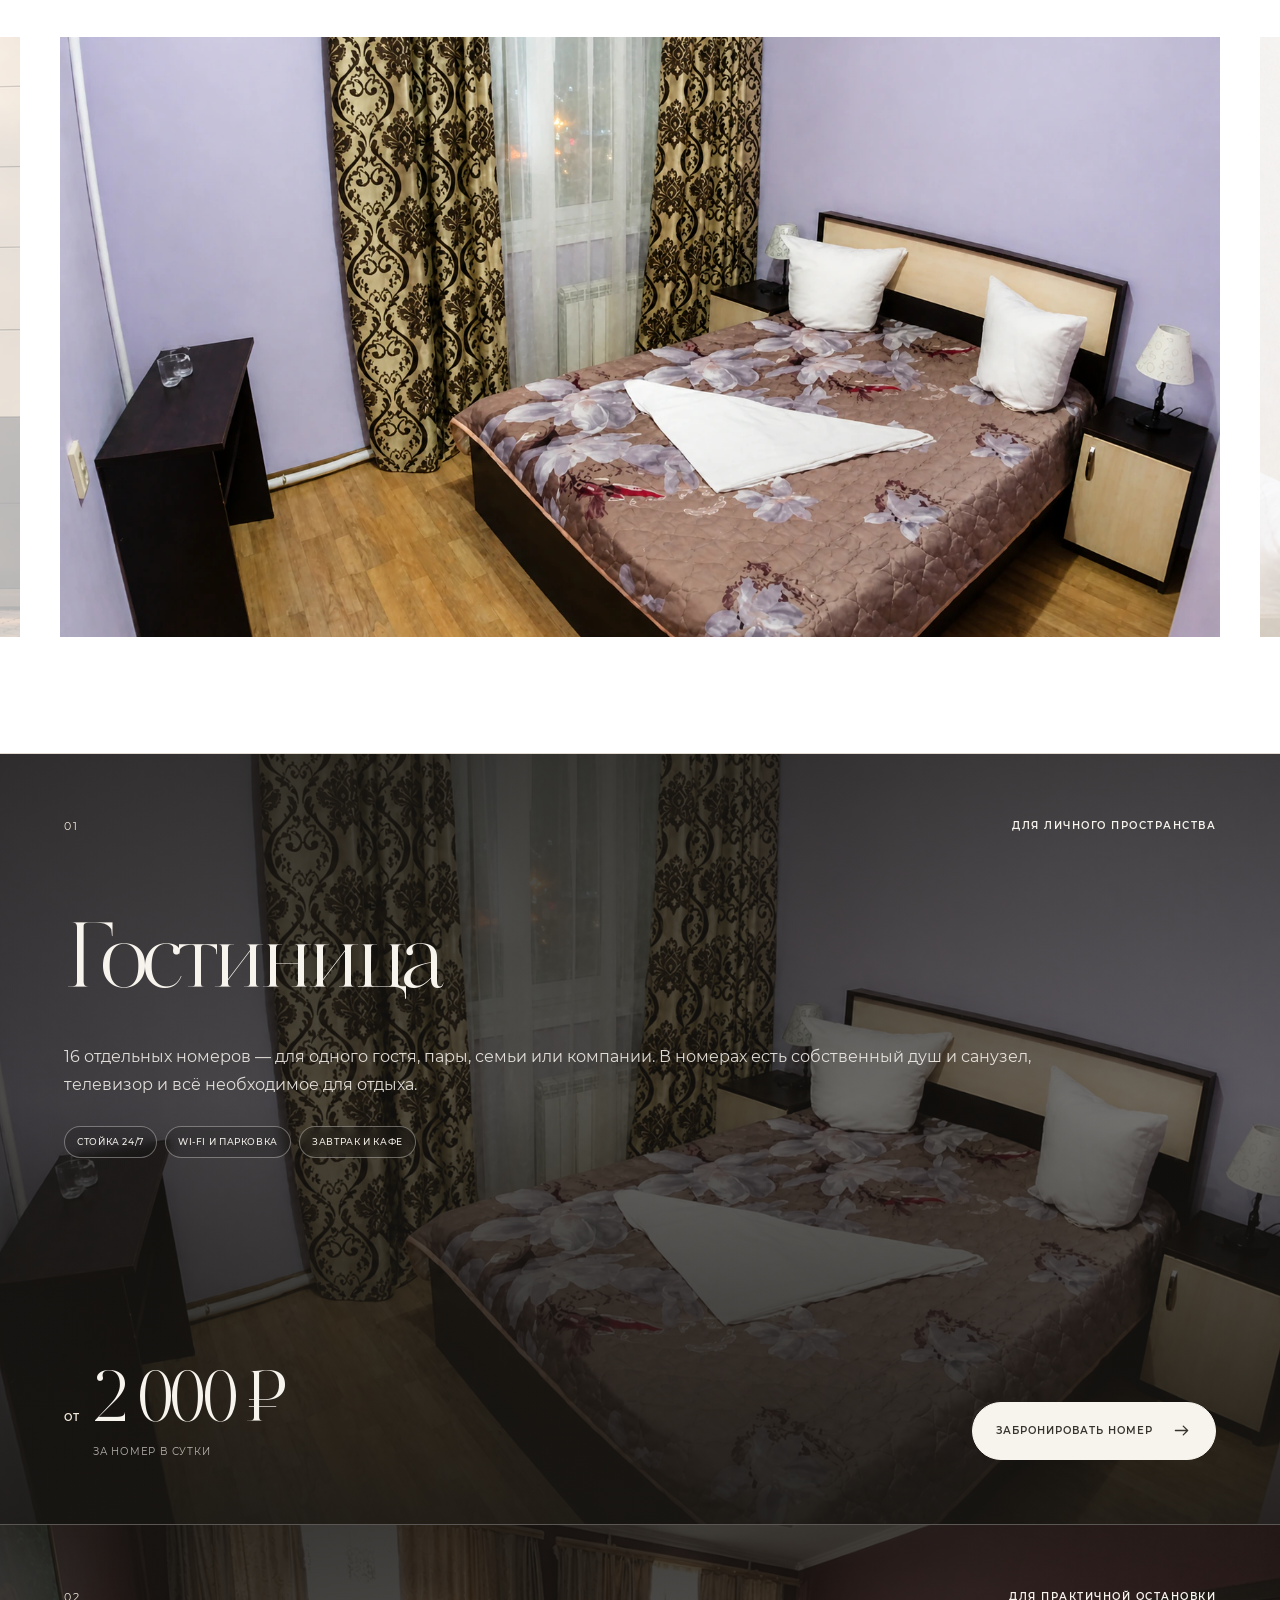
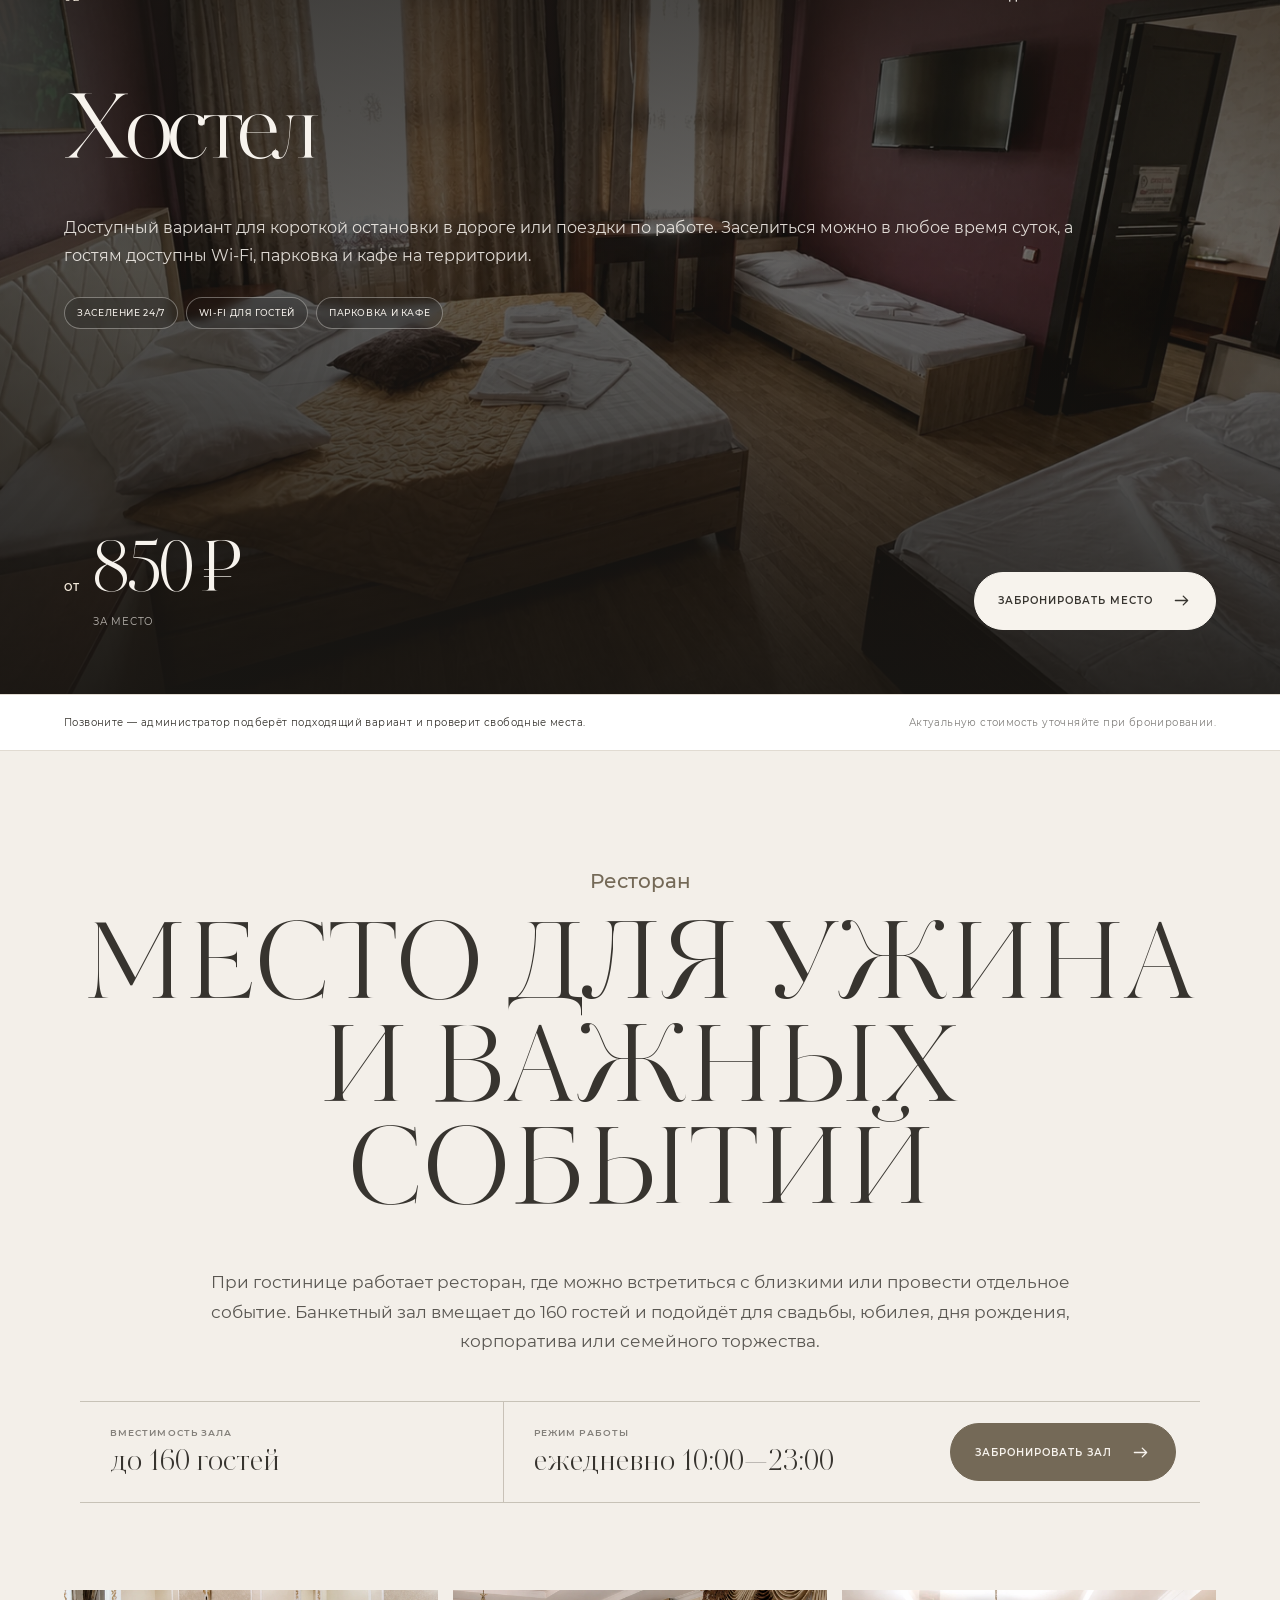
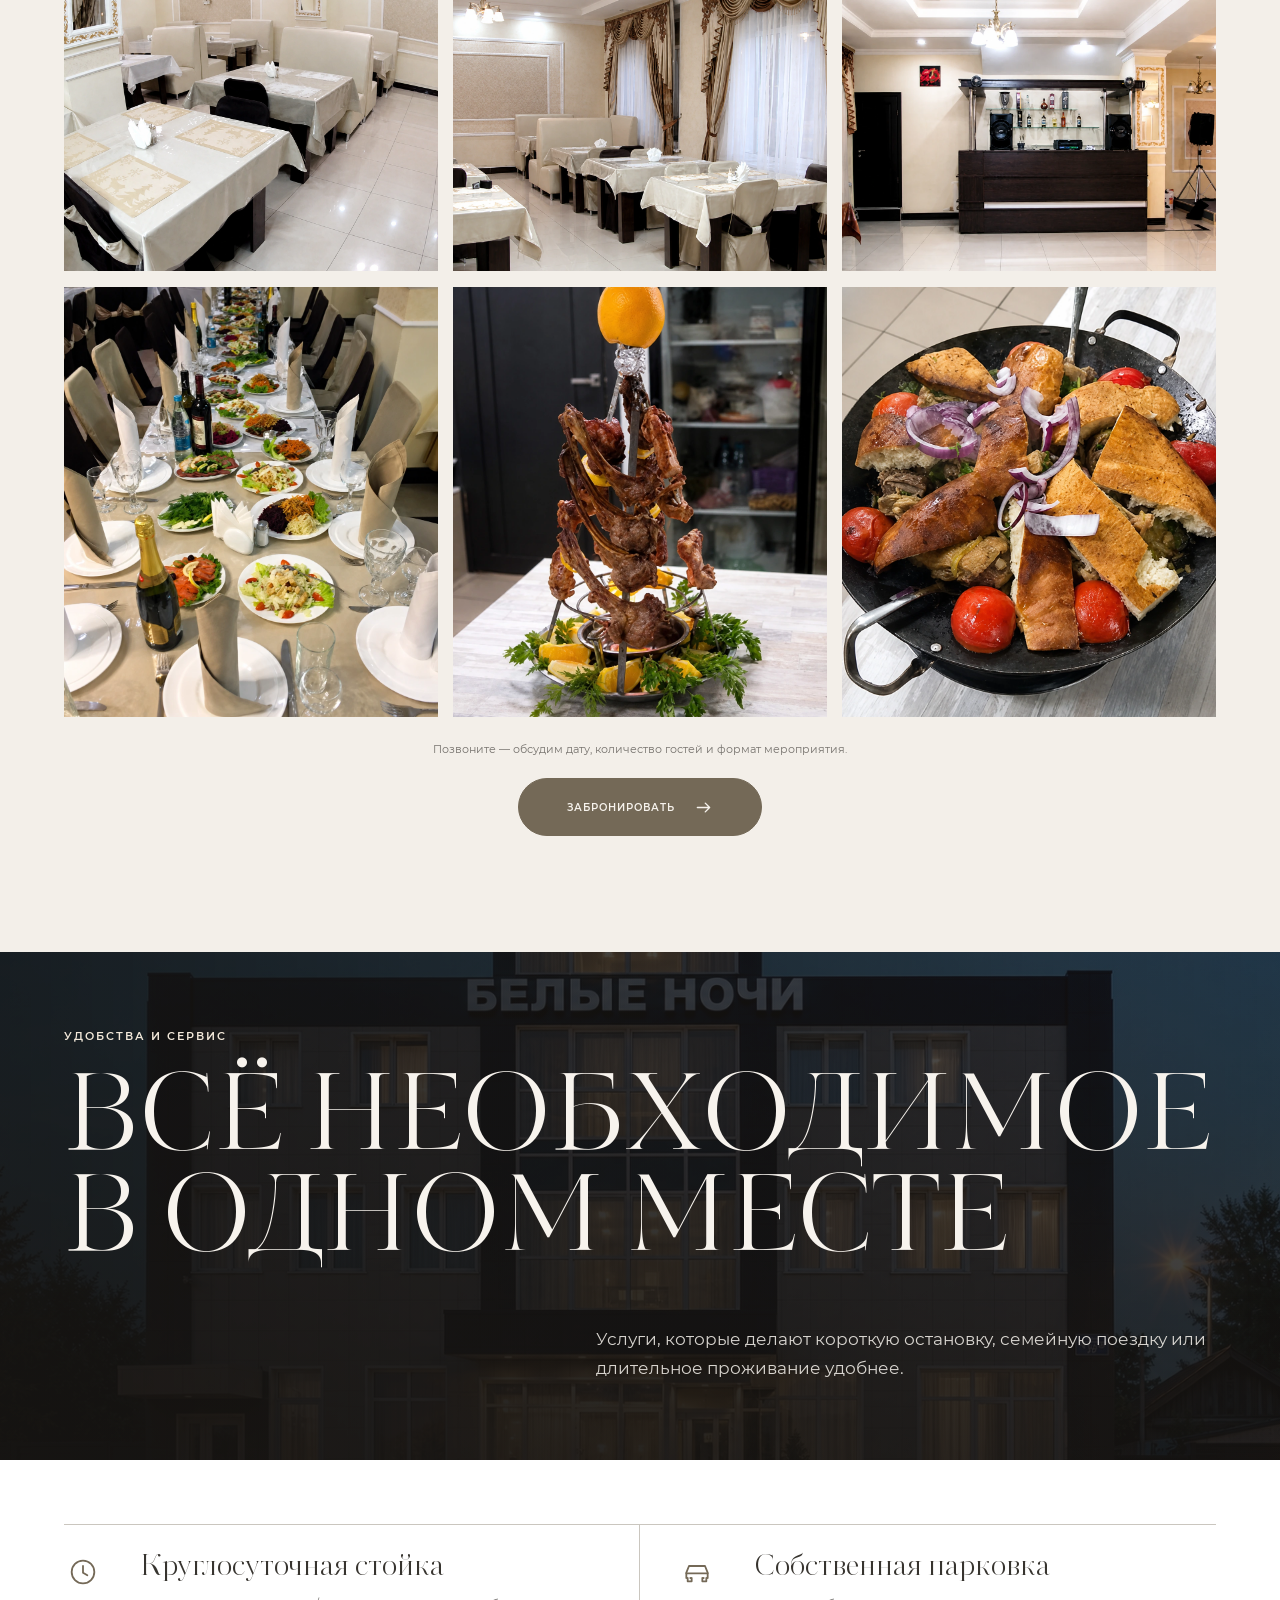
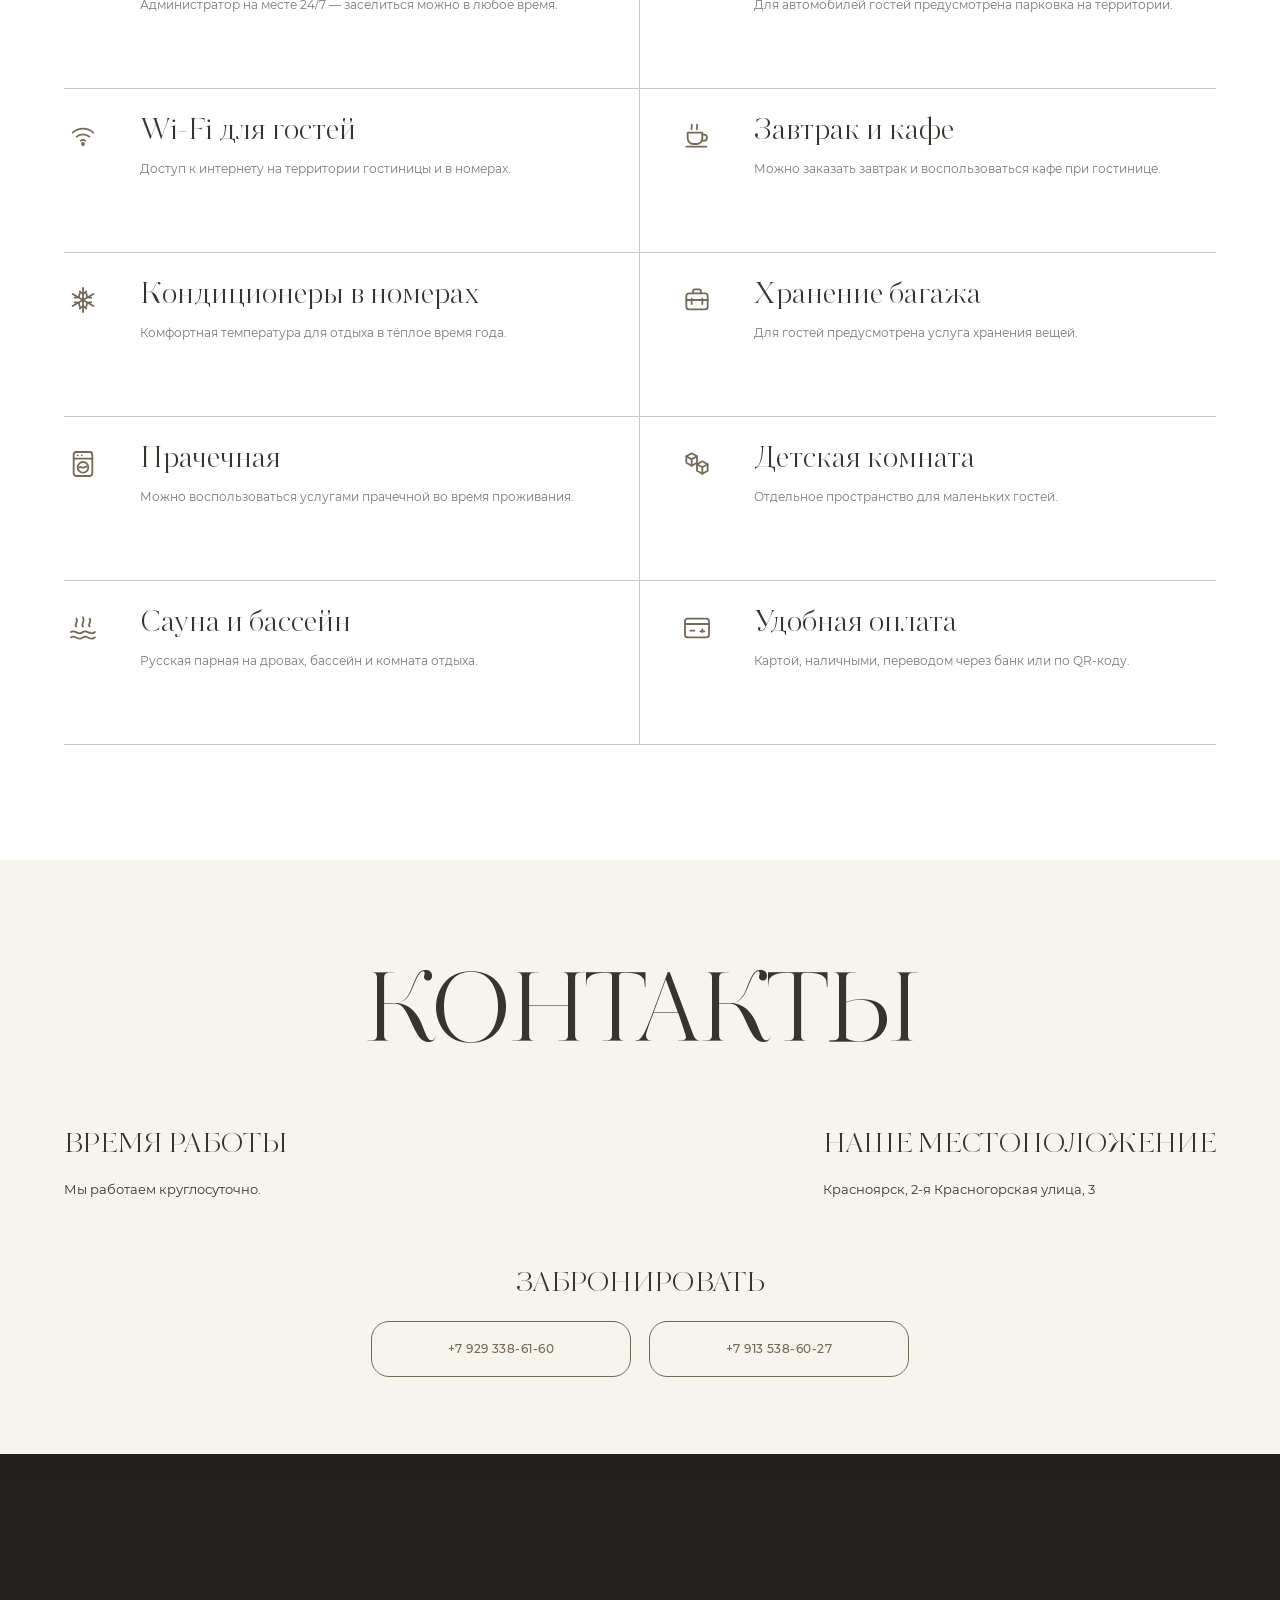
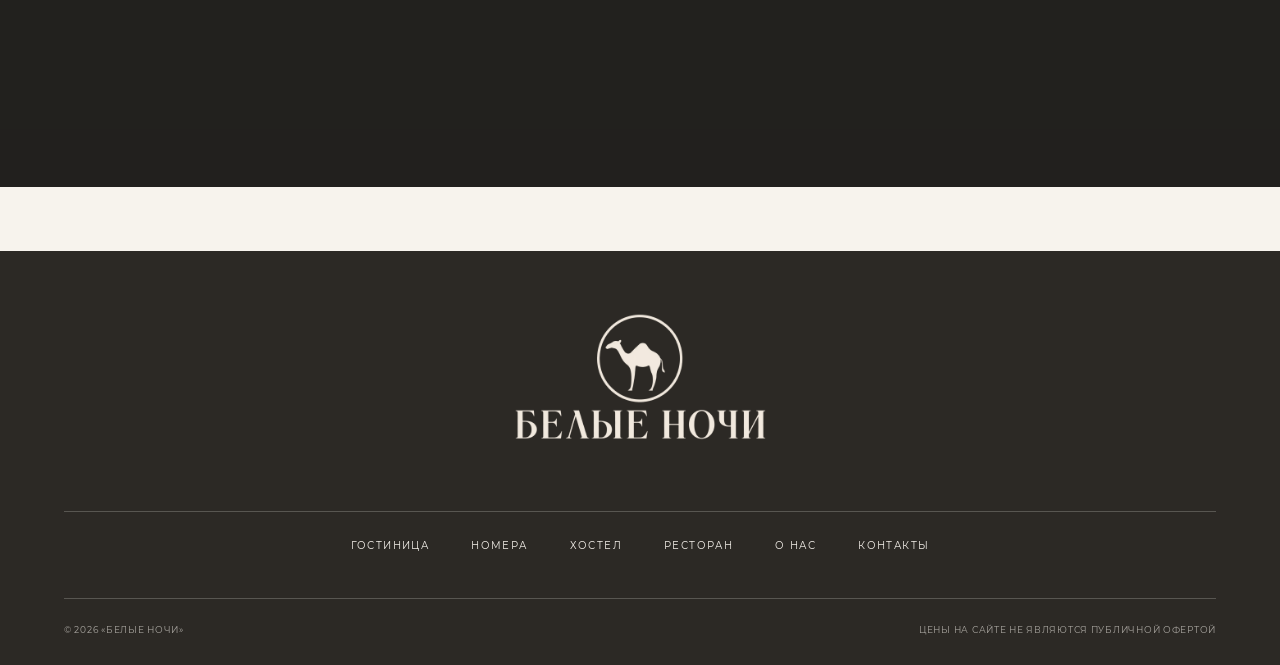
==== commit 325e9a35: "Restyle site footers in warm graphite" ====
--- a/index.html
+++ b/index.html
@@ -7,7 +7,7 @@
   <meta name="theme-color" content="#ffffff">
   <title>Белые Ночи — гостиница и хостел в Красноярске</title>
   <link rel="icon" href="assets/images/logo-heritage.png">
-  <link rel="stylesheet" href="styles.css?v=20260823-5">
+  <link rel="stylesheet" href="styles.css?v=20260824-1">
 </head>
 <body>
   <div class="page-loader" aria-hidden="true">
--- a/styles.css
+++ b/styles.css
@@ -1077,13 +1077,13 @@
   filter: saturate(.72) sepia(.08) brightness(.88) contrast(1.05);
 }
 
-.site-footer { padding: 60px var(--page-pad) 28px; color: var(--ink); background: var(--sand-bg); }
+.site-footer { padding: 60px var(--page-pad) 28px; color: var(--sand); background: #2c2925; }
 .footer-brand { display: block; width: min(340px, 75vw); height: 210px; margin: -30px auto 20px; overflow: hidden; }
-.footer-brand img { height: 100%; object-fit: contain; filter: brightness(0) saturate(100%) invert(75%) sepia(12%) saturate(558%) hue-rotate(356deg) brightness(90%) contrast(85%); }
-.site-footer nav { display: flex; flex-wrap: wrap; justify-content: center; gap: 20px 42px; padding: 26px 0 45px; border-top: 1px solid color-mix(in srgb, var(--accent) 34%, transparent); }
+.footer-brand img { height: 100%; object-fit: contain; filter: brightness(0) saturate(100%) invert(94%) sepia(12%) saturate(233%) hue-rotate(341deg) brightness(101%) contrast(91%); }
+.site-footer nav { display: flex; flex-wrap: wrap; justify-content: center; gap: 20px 42px; padding: 26px 0 45px; border-top: 1px solid color-mix(in srgb, var(--sand) 22%, transparent); }
 .site-footer nav a { font-size: 10px; letter-spacing: .14em; text-transform: uppercase; transition: color .3s ease; }
-.site-footer nav a:hover { color: var(--accent-deep); }
-.footer-bottom { display: flex; justify-content: space-between; gap: 20px; padding-top: 24px; border-top: 1px solid color-mix(in srgb, var(--accent) 34%, transparent); color: color-mix(in srgb, var(--ink) 62%, transparent); font-size: 9px; letter-spacing: .08em; text-transform: uppercase; }
+.site-footer nav a:hover { color: var(--accent-photo); }
+.footer-bottom { display: flex; justify-content: space-between; gap: 20px; padding-top: 24px; border-top: 1px solid color-mix(in srgb, var(--sand) 22%, transparent); color: color-mix(in srgb, var(--sand) 62%, transparent); font-size: 9px; letter-spacing: .08em; text-transform: uppercase; }
 .footer-bottom p { margin: 0; }
 
 .reveal { opacity: 0; transform: translateY(34px); transition: opacity .8s ease, transform .8s cubic-bezier(.2,.7,.2,1); }
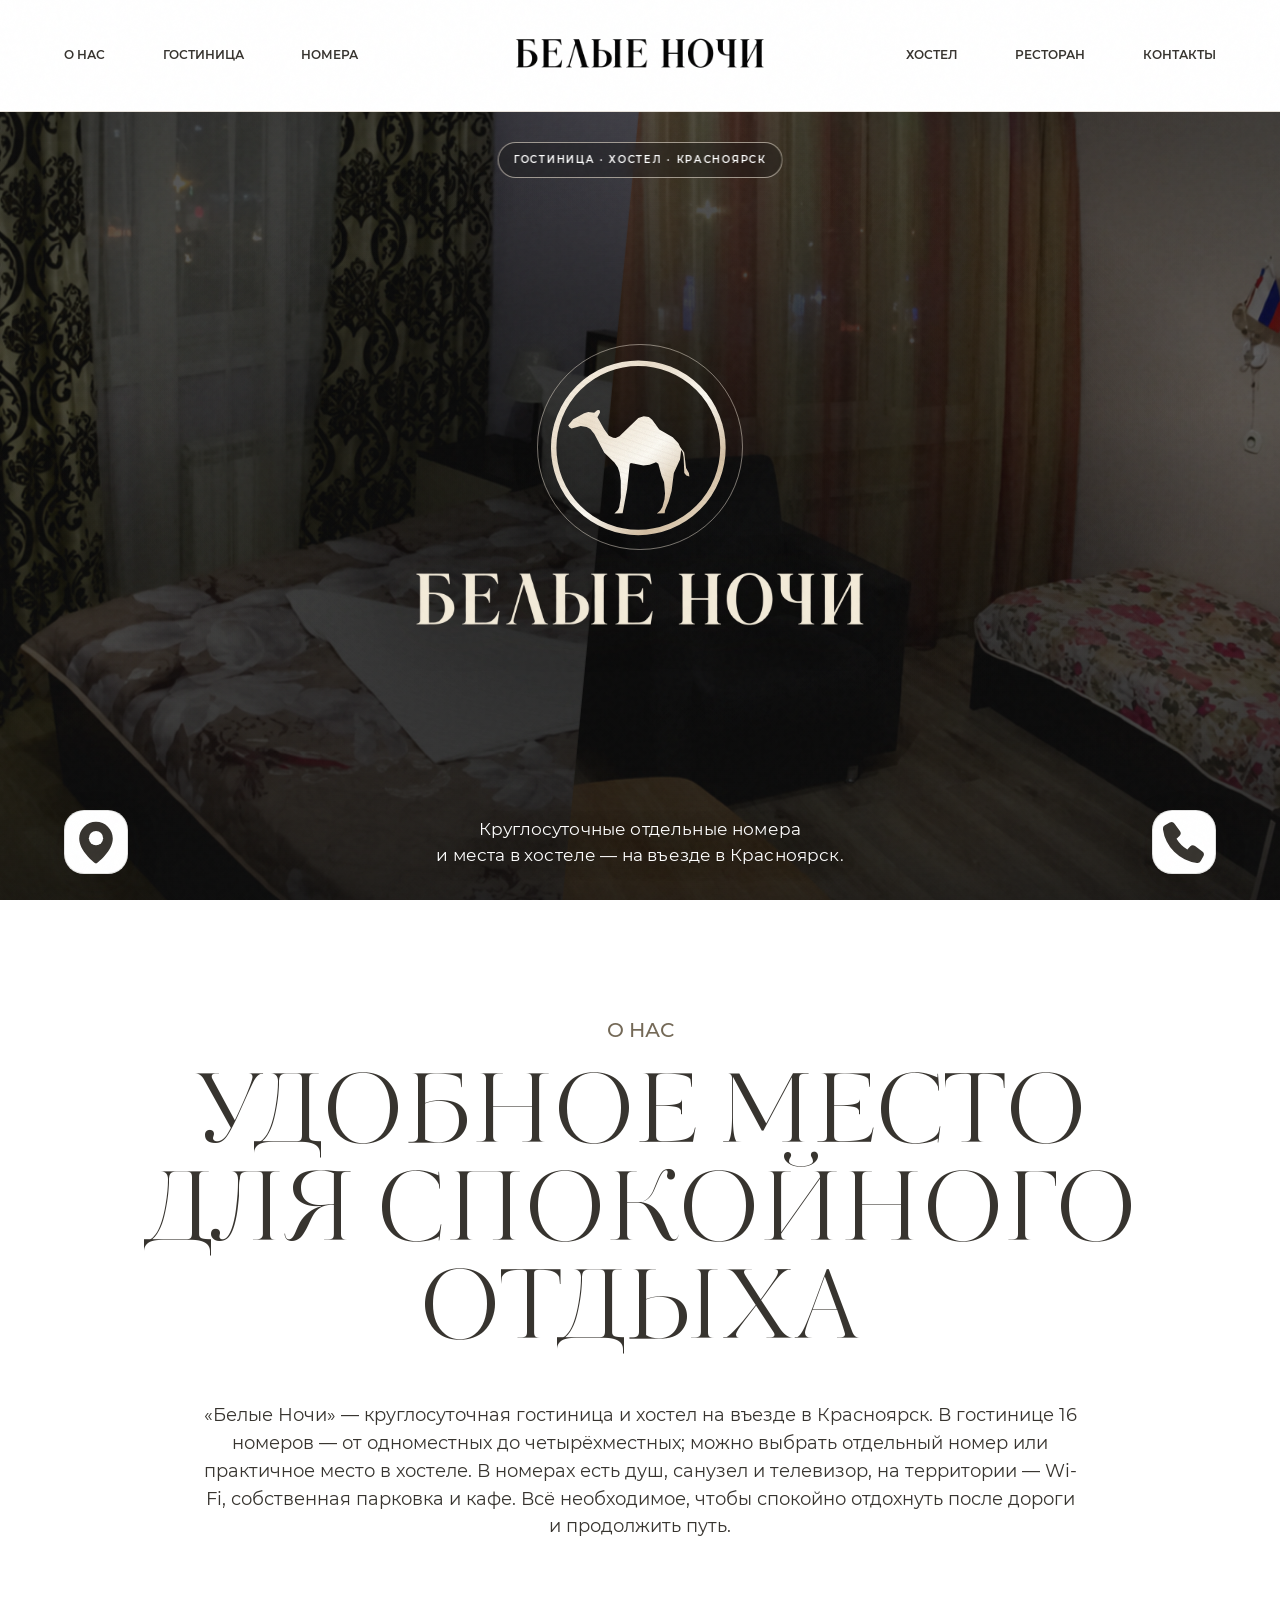
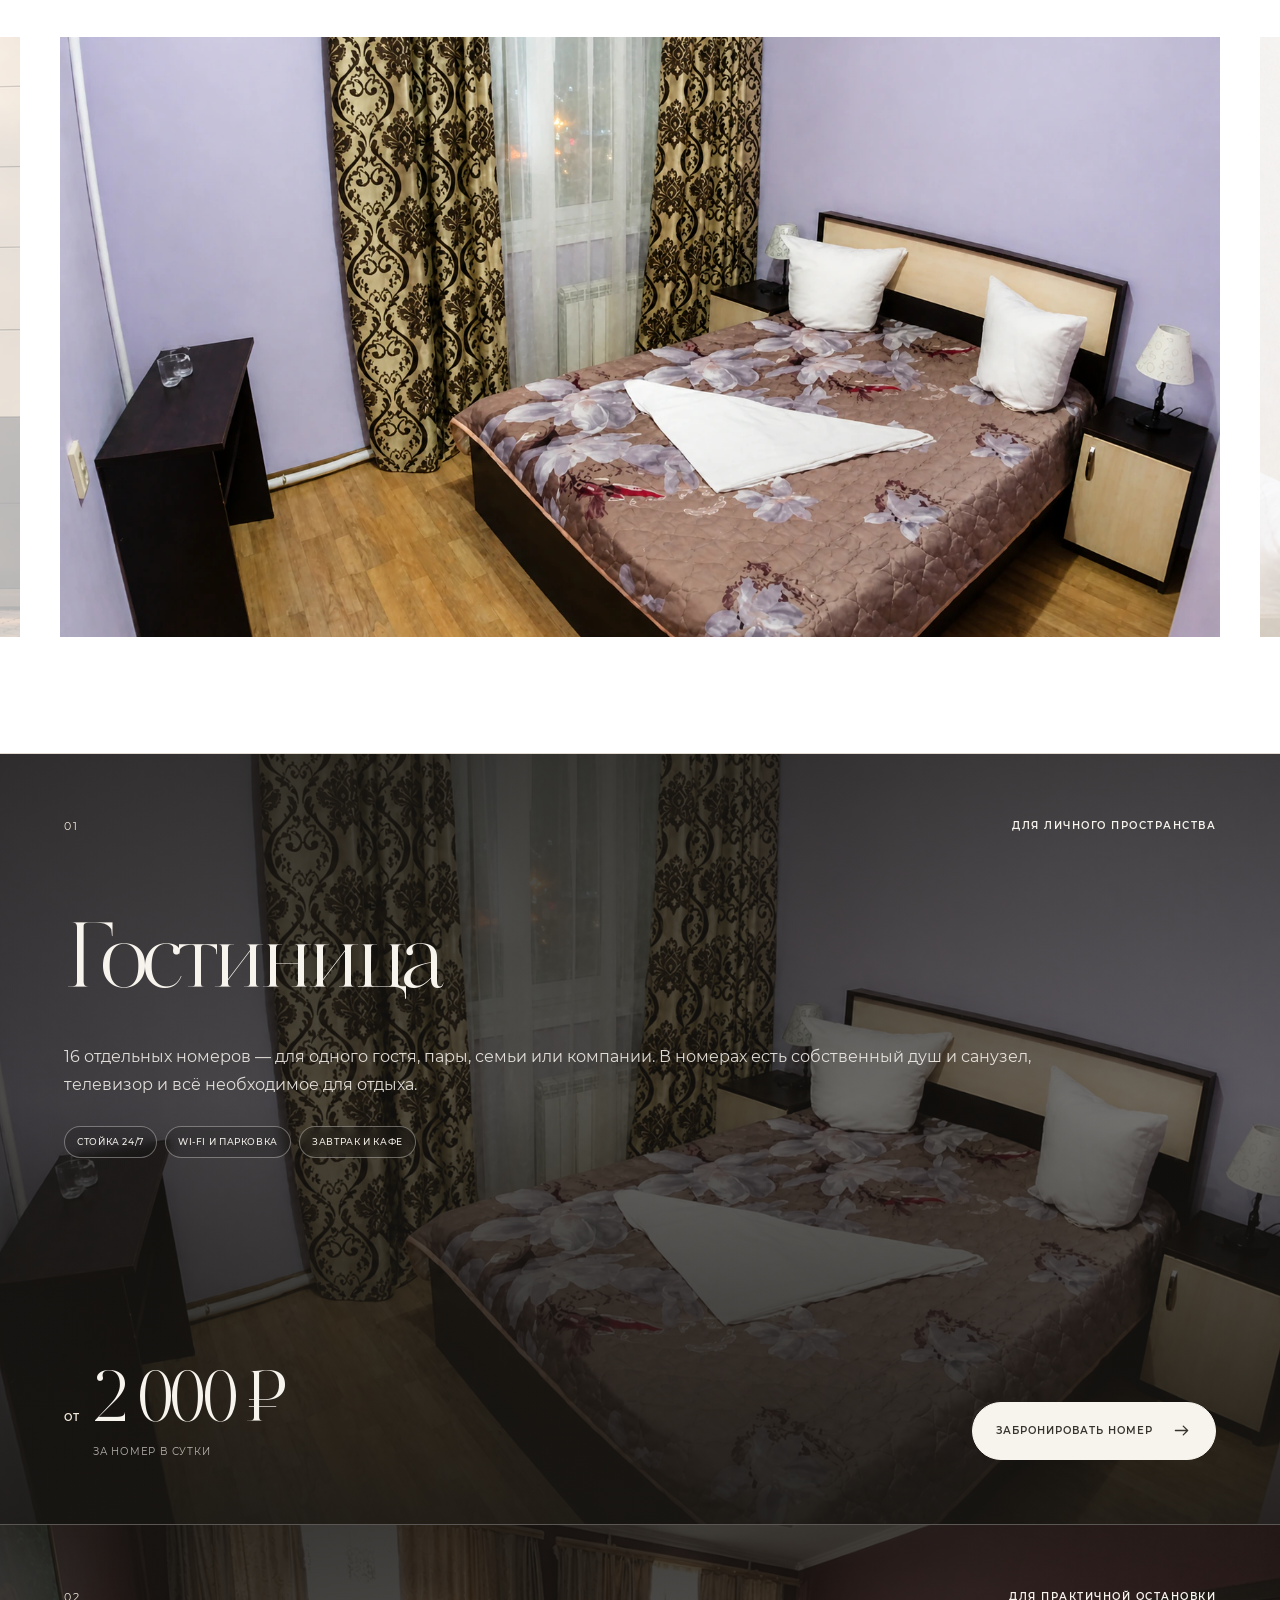
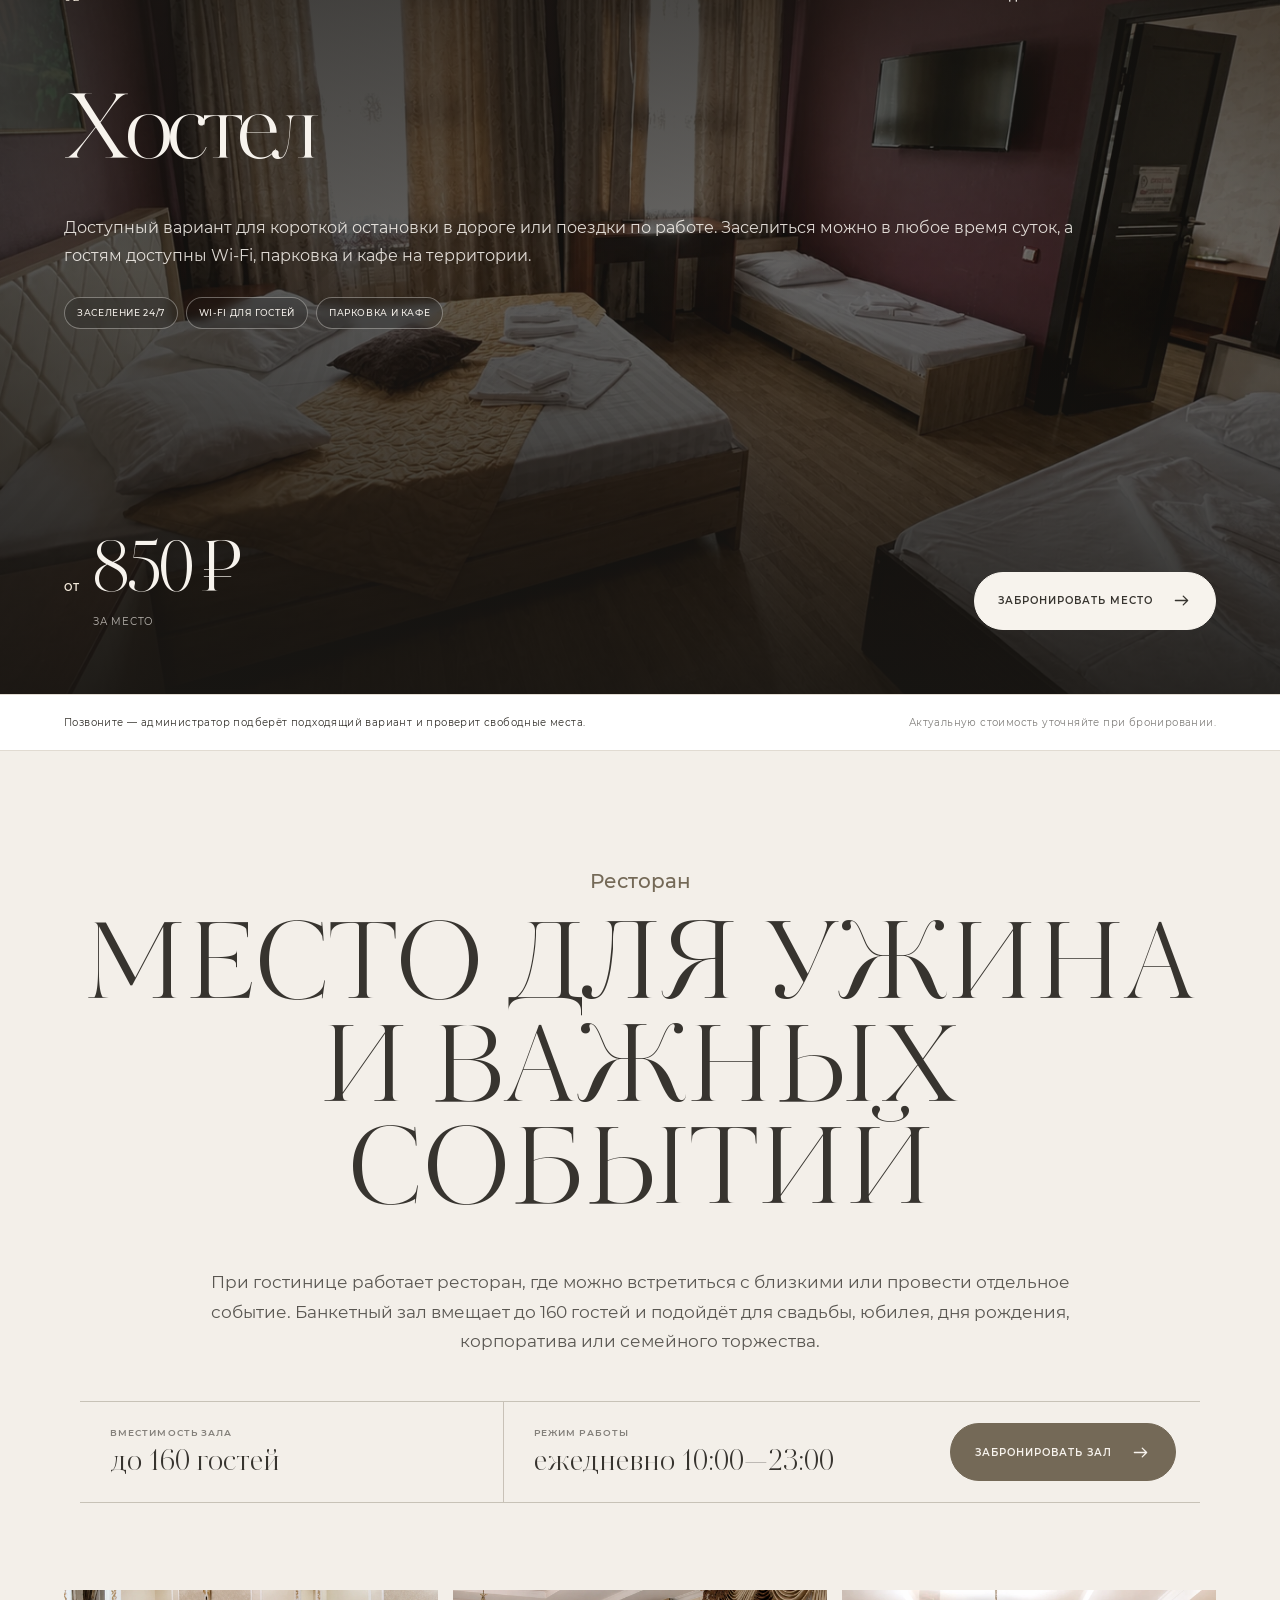
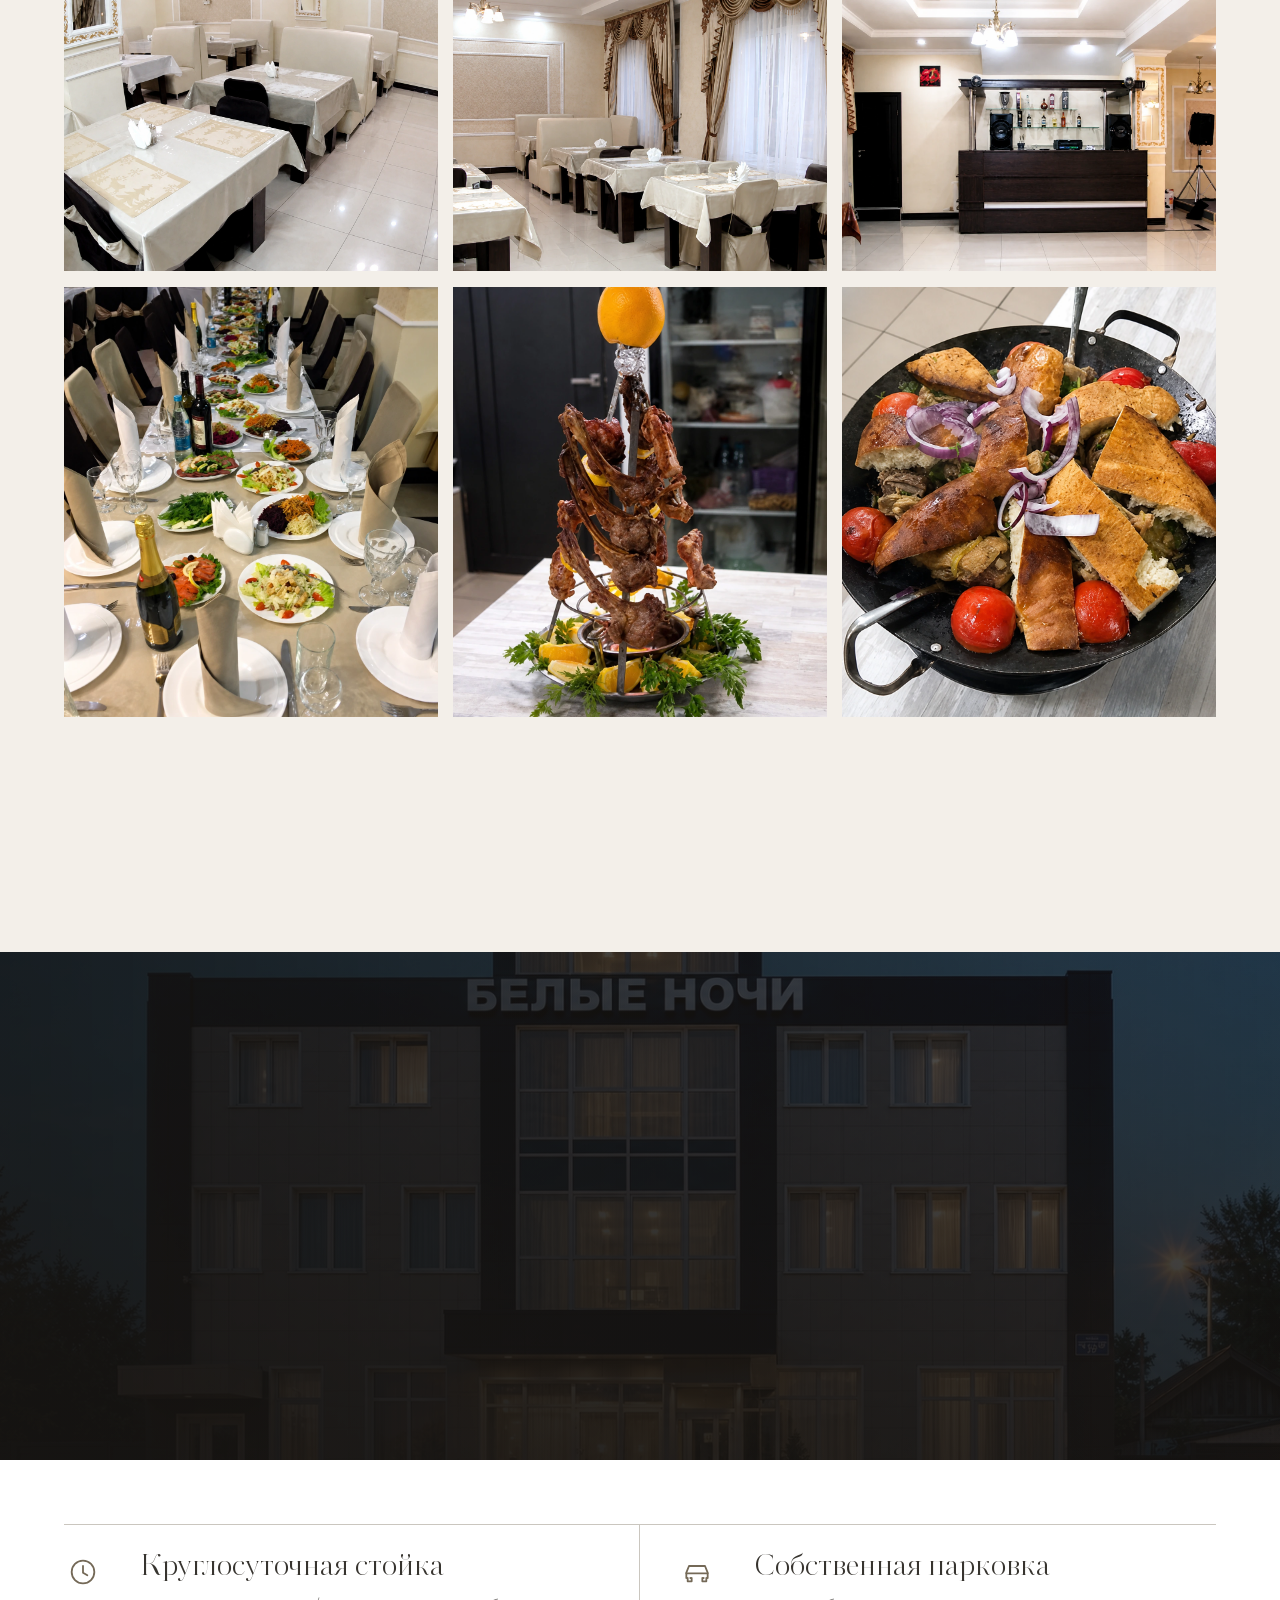
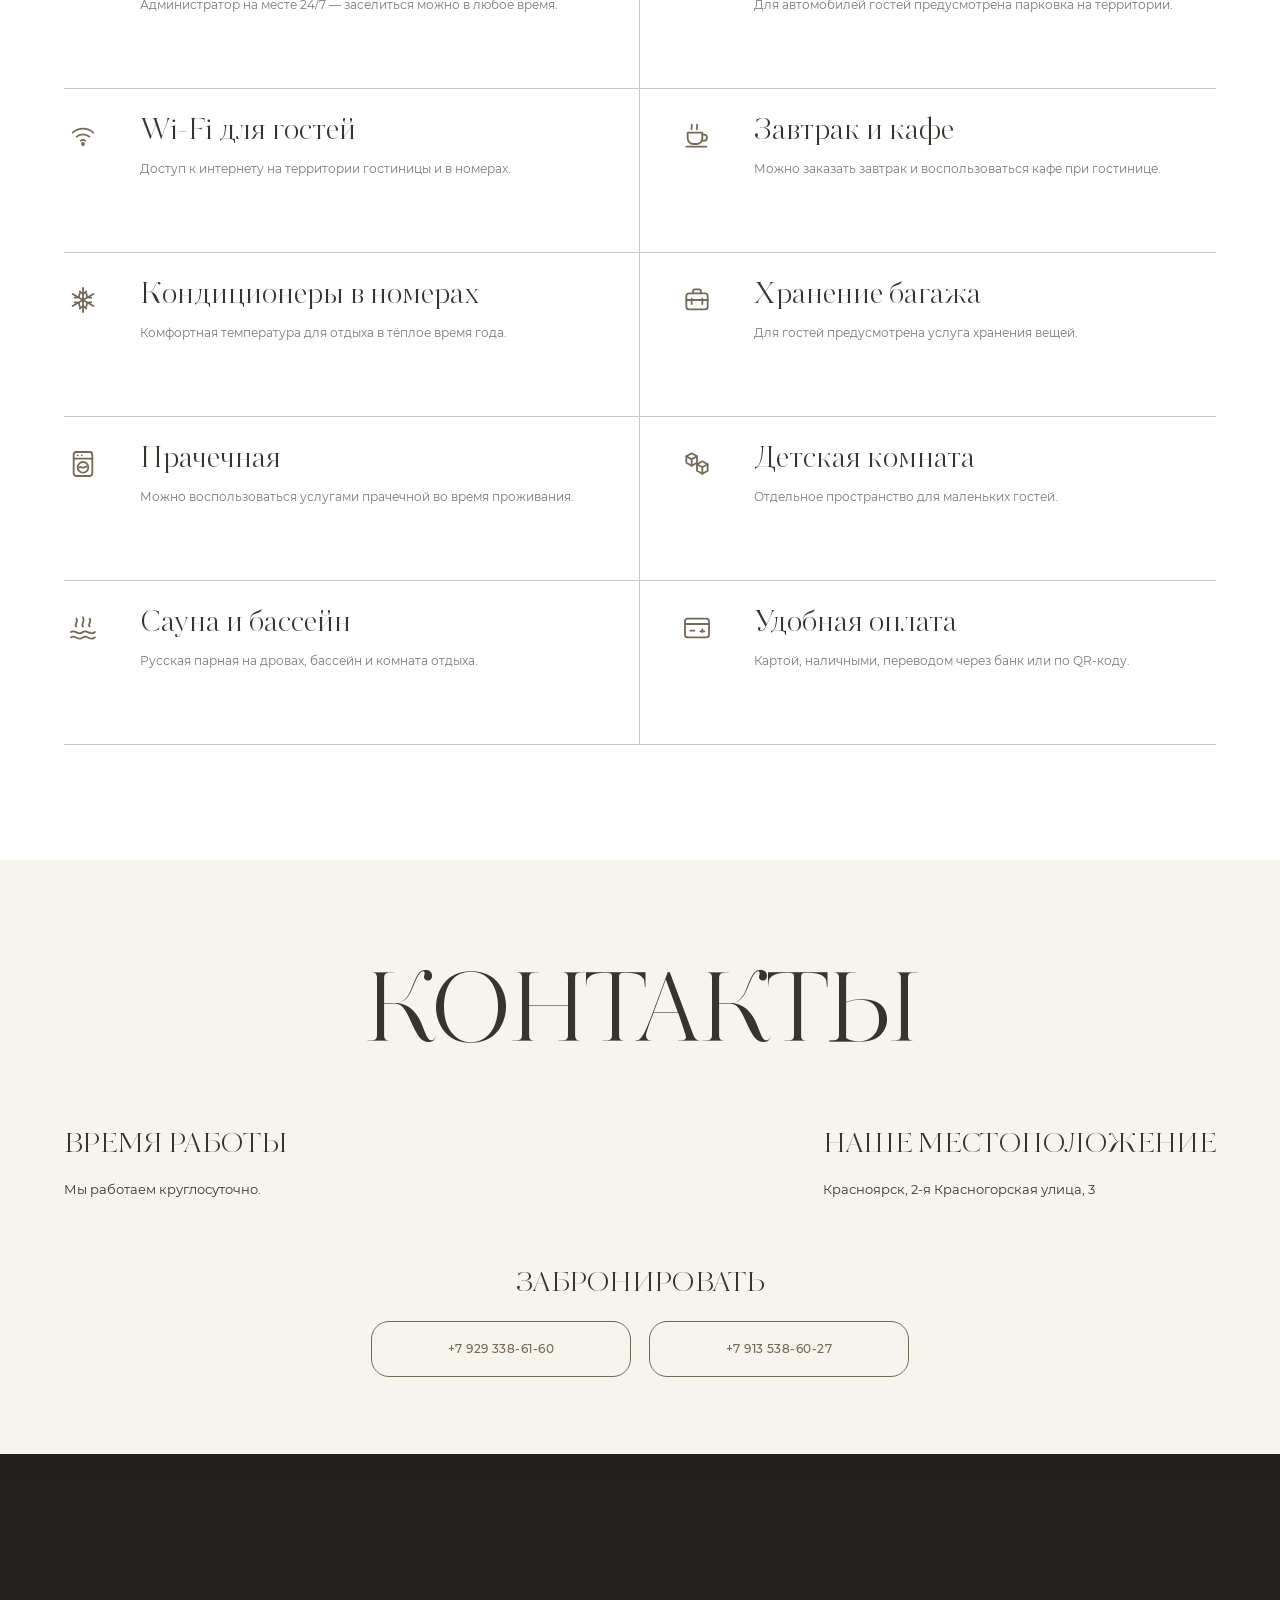
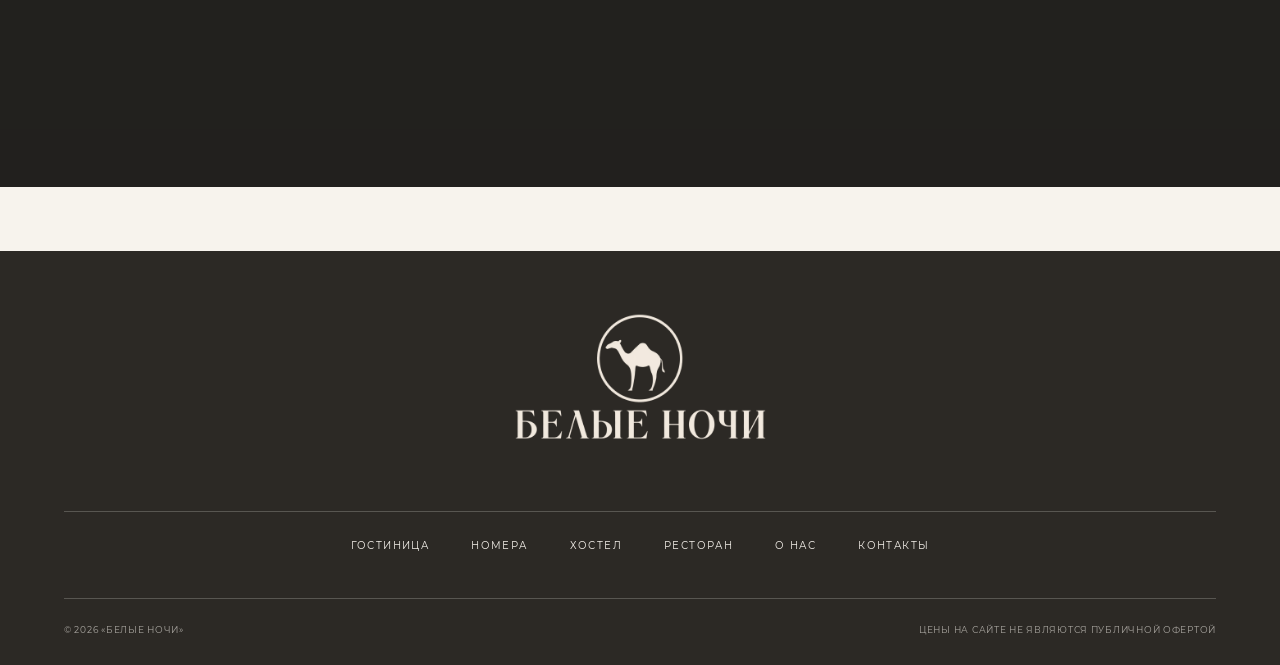
==== commit c5739bfe: "Animate main photo gallery" ====
--- a/index.html
+++ b/index.html
@@ -7,7 +7,7 @@
   <meta name="theme-color" content="#ffffff">
   <title>Белые Ночи — гостиница и хостел в Красноярске</title>
   <link rel="icon" href="assets/images/logo-heritage.png">
-  <link rel="stylesheet" href="styles.css?v=20260824-1">
+  <link rel="stylesheet" href="styles.css?v=20260901-1">
 </head>
 <body>
   <div class="page-loader" aria-hidden="true">
@@ -445,7 +445,10 @@
     <button class="photo-lightbox-nav photo-lightbox-prev" type="button" data-lightbox-prev aria-label="Предыдущая фотография" aria-controls="gallery-lightbox-image">
       <svg viewBox="0 0 24 24" aria-hidden="true"><path d="m15 18-6-6 6-6"/></svg>
     </button>
-    <img id="gallery-lightbox-image" data-lightbox-image alt="">
+    <div class="photo-lightbox-stage" data-lightbox-stage>
+      <img id="gallery-lightbox-image" data-lightbox-image alt="">
+      <img class="photo-lightbox-transition-image" data-lightbox-transition-image alt="" hidden>
+    </div>
     <button class="photo-lightbox-nav photo-lightbox-next" type="button" data-lightbox-next aria-label="Следующая фотография" aria-controls="gallery-lightbox-image">
       <svg viewBox="0 0 24 24" aria-hidden="true"><path d="m9 6 6 6-6 6"/></svg>
     </button>
@@ -484,6 +487,6 @@
     </div>
   </footer>
 
-  <script src="script.js"></script>
+  <script src="script.js?v=20260901-1"></script>
 </body>
 </html>
--- a/styles.css
+++ b/styles.css
@@ -469,7 +469,7 @@
   align-items: center;
   width: max-content;
   will-change: transform;
-  transition: transform .3s ease-in-out;
+  transition: transform .52s cubic-bezier(.77, 0, .18, 1);
 }
 .photo-gallery-slide {
   flex: 0 0 var(--gallery-slide-width);
@@ -528,6 +528,52 @@
   touch-action: pan-y;
 }
 .photo-lightbox::backdrop { background: #fff; }
+.photo-lightbox[data-gallery-lightbox] {
+  transform-origin: top left;
+  will-change: opacity, transform;
+}
+.photo-lightbox[data-gallery-lightbox].is-measuring { opacity: 0; }
+.photo-lightbox[data-gallery-lightbox].is-opening {
+  animation: photo-lightbox-open .56s cubic-bezier(.77, 0, .18, 1) both;
+}
+.photo-lightbox[data-gallery-lightbox].is-closing {
+  pointer-events: none;
+  animation: photo-lightbox-close .48s cubic-bezier(.77, 0, .18, 1) both;
+}
+.photo-lightbox[data-gallery-lightbox].is-opening::backdrop {
+  animation: photo-lightbox-backdrop-open .56s ease both;
+}
+.photo-lightbox[data-gallery-lightbox].is-closing::backdrop {
+  animation: photo-lightbox-backdrop-close .48s ease both;
+}
+@keyframes photo-lightbox-open {
+  from {
+    opacity: 0;
+    transform: translate(var(--lightbox-origin-x, 0), var(--lightbox-origin-y, 0)) scale(var(--lightbox-origin-scale-x, .45), var(--lightbox-origin-scale-y, .45));
+  }
+  to { opacity: 1; transform: translate(0, 0) scale(1); }
+}
+@keyframes photo-lightbox-close {
+  from { opacity: 1; transform: translate(0, 0) scale(1); }
+  to {
+    opacity: 0;
+    transform: translate(var(--lightbox-origin-x, 0), var(--lightbox-origin-y, 0)) scale(var(--lightbox-origin-scale-x, .45), var(--lightbox-origin-scale-y, .45));
+  }
+}
+@keyframes photo-lightbox-backdrop-open {
+  from { background: rgba(255,255,255,0); }
+  to { background: #fff; }
+}
+@keyframes photo-lightbox-backdrop-close {
+  from { background: #fff; }
+  to { background: rgba(255,255,255,0); }
+}
+.photo-lightbox-stage {
+  position: relative;
+  width: 100%;
+  height: 100%;
+  overflow: hidden;
+}
 .photo-lightbox img {
   display: block;
   width: 100%;
@@ -537,6 +583,43 @@
   touch-action: pan-y pinch-zoom;
   user-select: none;
   transition: opacity .18s ease, transform .28s cubic-bezier(.2,.7,.2,1);
+}
+.photo-lightbox-stage img {
+  position: absolute;
+  inset: 0;
+}
+.photo-lightbox-stage img[hidden] { display: none; }
+.photo-lightbox-stage img.is-sliding-out-next,
+.photo-lightbox-stage img.is-sliding-in-next,
+.photo-lightbox-stage img.is-sliding-out-prev,
+.photo-lightbox-stage img.is-sliding-in-prev { will-change: transform; }
+.photo-lightbox-stage img.is-sliding-out-next {
+  animation: photo-lightbox-slide-out-next .52s cubic-bezier(.77, 0, .18, 1) both;
+}
+.photo-lightbox-stage img.is-sliding-in-next {
+  animation: photo-lightbox-slide-in-next .52s cubic-bezier(.77, 0, .18, 1) both;
+}
+.photo-lightbox-stage img.is-sliding-out-prev {
+  animation: photo-lightbox-slide-out-prev .52s cubic-bezier(.77, 0, .18, 1) both;
+}
+.photo-lightbox-stage img.is-sliding-in-prev {
+  animation: photo-lightbox-slide-in-prev .52s cubic-bezier(.77, 0, .18, 1) both;
+}
+@keyframes photo-lightbox-slide-out-next {
+  from { transform: translateX(0); }
+  to { transform: translateX(-100%); }
+}
+@keyframes photo-lightbox-slide-in-next {
+  from { transform: translateX(100%); }
+  to { transform: translateX(0); }
+}
+@keyframes photo-lightbox-slide-out-prev {
+  from { transform: translateX(0); }
+  to { transform: translateX(100%); }
+}
+@keyframes photo-lightbox-slide-in-prev {
+  from { transform: translateX(-100%); }
+  to { transform: translateX(0); }
 }
 .photo-lightbox.is-changing img { opacity: .18; transform: scale(.992); }
 .photo-lightbox-close {
